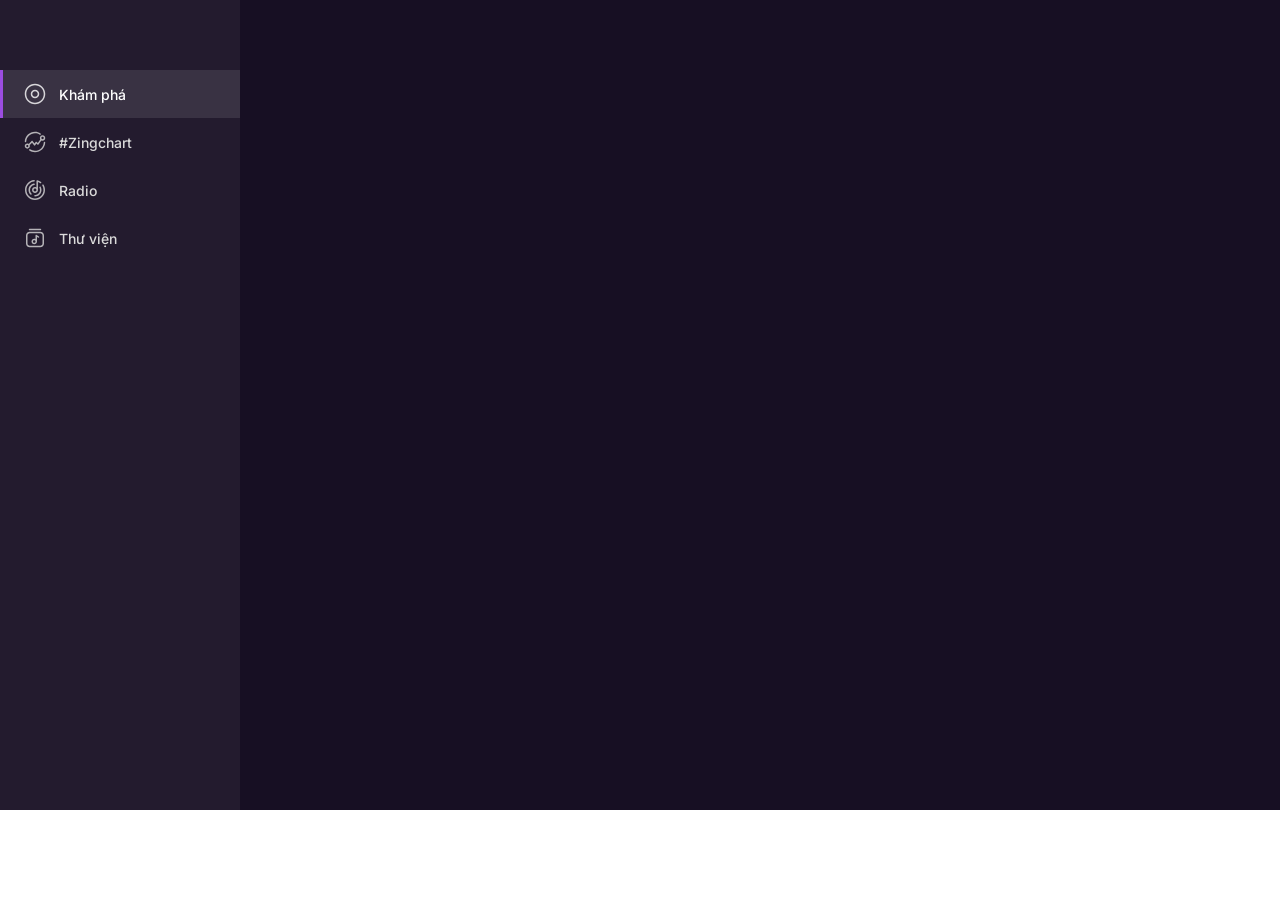
==== mp3UI.html @ daaa1e8e "upload" ====
<!DOCTYPE html>
<html lang="en">

<head>
    <meta charset="UTF-8">
    <meta http-equiv="X-UA-Compatible" content="IE=edge">
    <meta name="viewport" content="width=device-width, initial-scale=1.0">
    <meta name="Author" content="MP3 Clone">
    <link rel="icon" type="image/png" href="https://static-zmp3.zmdcdn.me/skins/zmp3-v5.2/images/icon_zing_mp3_60.png">
    <link rel="preconnect" href="https://fonts.googleapis.com">
    <link rel="preconnect" href="https://fonts.gstatic.com" crossorigin>
    <link href="https://fonts.googleapis.com/css2?family=Inter:wght@400;500;600;700&display=swap" rel="stylesheet">
    <link rel="stylesheet" href="./file_css/main.css">
    <link rel="stylesheet" href="./file_css/base.css">
    <title>MP3 Clone</title>
</head>

<body>
    <div class="main">
        <div class="main-layout">
            <aside id="left-sidebar">
                <div class="sidebar-wrapper">
                    <nav class="navbar">
                        <div class="navbar-branch">
                            <div class="navbar-item">
                                <button class="btn-button" tabindex="0">
                                    <div class="logo"></div>
                                </button>
                            </div>
                        </div>
                    </nav>
                    <nav class="navbar navbar-main">
                        <ul class="navbar-menu">
                            <li class="navbar-items navbar-items-active">
                                <a href="#" title="Khám phá">
                                    <svg width="24" height="24" viewBox="0 0 24 24" fill="currentColor">
                                        <path fill-rule="evenodd" clip-rule="evenodd"
                                            d="M3.25 12C3.25 7.16751 7.16751 3.25 12 3.25C16.8325 3.25 20.75 7.16751 20.75 12C20.75 16.8325 16.8325 20.75 12 20.75C7.16751 20.75 3.25 16.8325 3.25 12ZM12 1.75C6.33908 1.75 1.75 6.33908 1.75 12C1.75 17.6609 6.33908 22.25 12 22.25C17.6609 22.25 22.25 17.6609 22.25 12C22.25 6.33908 17.6609 1.75 12 1.75ZM9.25 12C9.25 10.4812 10.4812 9.25 12 9.25C13.5188 9.25 14.75 10.4812 14.75 12C14.75 13.5188 13.5188 14.75 12 14.75C10.4812 14.75 9.25 13.5188 9.25 12ZM12 7.75C9.65279 7.75 7.75 9.65279 7.75 12C7.75 14.3472 9.65279 16.25 12 16.25C14.3472 16.25 16.25 14.3472 16.25 12C16.25 9.65279 14.3472 7.75 12 7.75Z"
                                            fill-opacity="0.8">
                                        </path>
                                    </svg>
                                    <span>Khám phá</span>
                                </a>
                            </li>
                            <li class="navbar-items">
                                <a href="#" title="#zingchart">
                                    <svg width="24" height="24" viewBox="0 0 24 24" fill="currentColor">
                                        <path fill-rule="evenodd" clip-rule="evenodd"
                                            d="M1.76078 11.5281C2.0086 6.08576 6.49865 1.75 12.0018 1.75C14.0559 1.75 15.971 2.35489 17.5759 3.39648C17.9234 3.62198 18.0222 4.08645 17.7967 4.4339C17.5712 4.78136 17.1068 4.88023 16.7593 4.65473C15.3901 3.76614 13.7574 3.25 12.0018 3.25C7.30422 3.25 3.47074 6.95138 3.25923 11.5963C3.24039 12.0101 2.88968 12.3303 2.47589 12.3114C2.06211 12.2926 1.74194 11.9419 1.76078 11.5281ZM21.5275 11.6871C21.9413 11.7057 22.2617 12.0563 22.243 12.4701C21.998 17.9149 17.5067 22.2536 12.0018 22.2536C9.89696 22.2536 7.93821 21.6184 6.30952 20.5292C5.9652 20.299 5.87274 19.8332 6.103 19.4889C6.33327 19.1446 6.79905 19.0521 7.14337 19.2824C8.53298 20.2117 10.203 20.7536 12.0018 20.7536C16.7009 20.7536 20.5354 17.0497 20.7445 12.4026C20.7632 11.9888 21.1137 11.6685 21.5275 11.6871ZM20.7535 8.05986C20.7535 7.40256 20.2207 6.86972 19.5634 6.86972C18.9061 6.86972 18.3732 7.40256 18.3732 8.05986C18.3732 8.71715 18.9061 9.25 19.5634 9.25C20.2207 9.25 20.7535 8.71715 20.7535 8.05986ZM19.5634 5.36972C21.0491 5.36972 22.2535 6.57413 22.2535 8.05986C22.2535 9.54558 21.0491 10.75 19.5634 10.75C19.1208 10.75 18.7031 10.6431 18.3349 10.4537L15.5083 14.5112C15.3814 14.6933 15.1803 14.8099 14.9592 14.8295C14.738 14.8491 14.5196 14.7698 14.3626 14.6128L13.3637 13.6139L12.2257 15.3202C12.0906 15.5227 11.8658 15.6471 11.6225 15.6538C11.3793 15.6605 11.1478 15.5488 11.0018 15.3542L9.05228 12.7558L6.78385 15.0242C6.75187 15.0562 6.71772 15.0847 6.68188 15.1097C6.80299 15.4073 6.86972 15.7328 6.86972 16.074C6.86972 17.4877 5.72363 18.6338 4.30986 18.6338C2.89609 18.6338 1.75 17.4877 1.75 16.074C1.75 14.6602 2.89609 13.5141 4.30986 13.5141C4.83856 13.5141 5.32983 13.6744 5.73772 13.949L8.60299 11.0837C8.75671 10.93 8.96957 10.8506 9.18642 10.8659C9.40327 10.8813 9.60278 10.9901 9.73324 11.164L11.5657 13.6064L12.6234 12.0207C12.748 11.8338 12.9499 11.7126 13.1735 11.6905C13.3971 11.6684 13.6188 11.7477 13.7776 11.9065L14.7897 12.9186L17.2351 9.40829C17.005 9.01185 16.8732 8.55124 16.8732 8.05986C16.8732 6.57413 18.0777 5.36972 19.5634 5.36972ZM4.30986 15.0141C4.8952 15.0141 5.36972 15.4886 5.36972 16.074C5.36972 16.6593 4.8952 17.1338 4.30986 17.1338C3.72452 17.1338 3.25 16.6593 3.25 16.074C3.25 15.4886 3.72452 15.0141 4.30986 15.0141Z"
                                            fill-opacity="0.8">
                                        </path>
                                    </svg>
                                    <span>#Zingchart</span>
                                </a>
                            </li>
                            <li class="navbar-items">
                                <a href="#" title="Radio">
                                    <svg width="24" height="24" viewBox="0 0 24 24" fill="currentColor">
                                        <path fill-rule="evenodd" clip-rule="evenodd"
                                            d="M11.8722 2.67978C11.911 3.09217 11.6082 3.45794 11.1958 3.49675C6.88011 3.90291 3.5 7.54519 3.5 11.98C3.5 16.6875 7.30771 20.501 12.0014 20.501C16.6952 20.501 20.5029 16.6875 20.5029 11.98C20.5029 10.3767 20.0618 8.87895 19.2951 7.59953C19.0822 7.24422 19.1976 6.78359 19.5529 6.57068C19.9082 6.35777 20.3688 6.4732 20.5818 6.82851C21.4842 8.33451 22.0029 10.0978 22.0029 11.98C22.0029 17.513 17.5266 22.001 12.0014 22.001C6.4763 22.001 2 17.513 2 11.98C2 6.76649 5.9737 2.48158 11.0553 2.00335C11.4676 1.96454 11.8334 2.26739 11.8722 2.67978ZM11.8656 6.19339C11.9286 6.60278 11.6479 6.98576 11.2385 7.0488C8.85318 7.4161 7.02419 9.48361 7.02419 11.9799C7.02419 13.3678 7.58856 14.622 8.50124 15.527C8.79536 15.8186 8.79736 16.2935 8.50571 16.5876C8.21405 16.8818 7.73918 16.8838 7.44506 16.5921C6.25964 15.4166 5.52419 13.7835 5.52419 11.9799C5.52419 8.73441 7.90208 6.04487 11.0102 5.56627C11.4196 5.50323 11.8026 5.784 11.8656 6.19339ZM16.7493 8.68305C17.1175 8.49328 17.5698 8.63791 17.7595 9.00609C18.2192 9.89782 18.4783 10.9096 18.4783 11.9799C18.4783 15.5622 15.58 18.469 12.0013 18.469C11.5871 18.469 11.2513 18.1333 11.2513 17.719C11.2513 17.3048 11.5871 16.969 12.0013 16.969C14.7485 16.969 16.9783 14.7368 16.9783 11.9799C16.9783 11.1542 16.7788 10.3774 16.4262 9.69332C16.2365 9.32514 16.3811 8.87282 16.7493 8.68305ZM14.3787 2.2439C13.9763 2.14558 13.5704 2.39207 13.4721 2.79444C13.4513 2.87927 13.4459 2.96425 13.4541 3.04647V9.4046C13.0253 9.16142 12.5297 9.02255 12.0013 9.02255C10.3691 9.02255 9.04861 10.3481 9.04861 11.9799C9.04861 13.6117 10.3691 14.9373 12.0013 14.9373C13.6336 14.9373 14.9541 13.6117 14.9541 11.9799C14.9541 11.9479 14.9535 11.916 14.9525 11.8842C14.9536 11.8681 14.9541 11.8519 14.9541 11.8355V3.98669C15.7486 4.28167 16.4875 4.69246 17.1504 5.19895C17.4795 5.45044 17.9502 5.3875 18.2017 5.05837C18.4532 4.72924 18.3902 4.25855 18.0611 4.00706C16.9849 3.18473 15.7363 2.57565 14.3787 2.2439ZM12.0013 10.5225C11.2005 10.5225 10.5486 11.1735 10.5486 11.9799C10.5486 12.7863 11.2005 13.4373 12.0013 13.4373C12.8022 13.4373 13.4541 12.7863 13.4541 11.9799C13.4541 11.1735 12.8022 10.5225 12.0013 10.5225Z"
                                            fill-opacity="0.8">
                                        </path>
                                    </svg>
                                    <span>Radio</span>
                                </a>
                            </li>
                            <li class="navbar-items">
                                <a href="#" title="Thư viện">
                                    <svg width="24" height="24" viewBox="0 0 24 24" fill="currentColor">
                                        <path fill-rule="evenodd" clip-rule="evenodd"
                                            d="M6.5 2.75C6.08579 2.75 5.75 3.08579 5.75 3.5C5.75 3.91421 6.08579 4.25 6.5 4.25H17.5C17.9142 4.25 18.25 3.91421 18.25 3.5C18.25 3.08579 17.9142 2.75 17.5 2.75H6.5ZM3 9.5C3 7.42893 4.67893 5.75 6.75 5.75H17.25C19.3211 5.75 21 7.42893 21 9.5V17.5C21 19.5711 19.3211 21.25 17.25 21.25H6.75C4.67893 21.25 3 19.5711 3 17.5V9.5ZM6.75 7.25C5.50736 7.25 4.5 8.25736 4.5 9.5V17.5C4.5 18.7426 5.50736 19.75 6.75 19.75H17.25C18.4926 19.75 19.5 18.7426 19.5 17.5V9.5C19.5 8.25736 18.4926 7.25 17.25 7.25H6.75ZM13.666 8.87596C13.4359 8.72253 13.14 8.70823 12.8961 8.83874C12.6522 8.96926 12.5 9.2234 12.5 9.5V13.0499C12.125 12.8581 11.7001 12.75 11.25 12.75C9.73122 12.75 8.5 13.9812 8.5 15.5C8.5 17.0188 9.73122 18.25 11.25 18.25C12.6911 18.25 13.8733 17.1415 13.9905 15.7307C13.9967 15.6916 14 15.6515 14 15.6107V15.5V10.9014L15.084 11.624C15.4286 11.8538 15.8943 11.7607 16.124 11.416C16.3538 11.0714 16.2607 10.6057 15.916 10.376L13.666 8.87596ZM12.5 15.5C12.5 14.8096 11.9404 14.25 11.25 14.25C10.5596 14.25 10 14.8096 10 15.5C10 16.1904 10.5596 16.75 11.25 16.75C11.9404 16.75 12.5 16.1904 12.5 15.5Z"
                                            fill-opacity="0.8">
                                        </path>
                                    </svg>
                                    <span>Thư viện</span>
                                </a>
                            </li>
                        </ul>
                    </nav>
                </div>

            </aside>
        </div>
    </div>

    <script src="./js/main.js"></script>
    <script src="./js/base.js"></script>
</body>

</html>
---- file_css/main.css ----
*,
*::before,
*::after {
    padding: 0;
    margin: 0;
    box-sizing: border-box;
}

html {
    scroll-behavior: smooth;
    -webkit-box-sizing: border-box;
}

html,
body {
    font-size: 14px;
    line-height: 1.5;
    font-family: Inter, sans-serif;
    font-weight: 500;
    color: #fff;
    /* background-color: ; */
    overflow: hidden;
}

.main {
    position: relative;
    overflow: hidden;
}

.main-layout,
#left-sidebar {
    height: calc(100vh - 90px);
}

.main-layout {
    display: flex;
    width: 100%;
    min-width: 768px;
    background-color: var(--layout-bg);
}


/* Left sidebar */
#left-sidebar {
    position: relative;
    z-index: 100;
    width: 240px;
    background-color: var(--sidebar-bg);
    padding-top: 70px;
    padding-bottom: 54px;
}

.sidebar-wrapper {
    display: flex;
    flex-direction: column;
    height: 100%;
}

.navbar {
    width: 100%;
}

.navbar-branch {
    width: 240px;
    height: 70px;
    position: fixed;
    top: 0;
    padding: 0 25px 0 28px;
    display: flex;
    align-items: center;
}

.btn-button {
    border-radius: 0;
    display: inline-block;
    font-size: 14px;
    text-align: center;
    text-transform: none;
    background-color: transparent;
    position: relative;
    cursor: pointer;
    border: none;
    outline: none;
}

.btn-button .logo {
    width: 120px;
    height: 40px;
    display: inline-block;
    background: var(--img-logo-mp3) 50%/contain no-repeat;

}

.navbar-main {
    position: relative;
    margin-bottom: 16px;
}

.navbar-menu {
    padding: 0;
    margin: 0;
    list-style: none;
}

.navbar-items {
    font-weight: 700;
    color: var(--navigation-text);
    border-left: 3px solid transparent;
}

.navbar-items.navbar-items-active {
    color: var(--text-item-hover);
    background-color: var(--alpha-bg);
    border-color: var(--purple-primary);
}

.navbar-items a {
    display: flex;
    align-items: center;
    font-size: 14px;
    line-height: 20px;
    font-weight: 500;
    padding: 12px 20px;
    text-decoration: none;
    cursor: pointer;
    color: inherit;
    font-style: normal;
    font-stretch: normal;
    letter-spacing: normal;
}

.navbar-items a>svg {
    margin-right: 12px;
}

.navbar-items span {
    white-space: nowrap;
    line-height: normal;    
}
---- file_css/base.css ----
:root {
    --layout-bg: #170f23;
    --layout-header-bg: rgba(23, 15, 35, 0.8);
    --sidebar-bg: hsla(0, 0%, 100%, 0.05);
    --player-bg: #130c1c;
    --sidebar-popup-bg: #2a213a;
    --primary-bg: #34224f;
    --gradient-latest-section-artist: linear-gradient(286.07deg, rgba(23, 15, 35, 0.95) 55.21%, rgba(23, 15, 35, 0.6));
    --alpha-layout-bg: rgba(41, 21, 71, 0.8);
    --alpha-bg: hsla(0,0%,100%,0.1);
    --queue-player-popup-bg: #120822;
    --blur-queue-bg: rgba(30, 21, 47, 0.9019607843137255);
    --purple-primary: #9b4de0;
    --link-text-hover: #c273ed;
    --chart-bg-img-alpha: rgba(32, 19, 53, 0.9);
    --text-placeholder: #dadada;
    --navigation-text: #dadada;
    --sticky-header-box-shadow: rgba(0, 0, 0, 0.1);
    --portal-menu-box-shadow: rgba(0, 0, 0, 0.2);

    --text-item-hover: #fff;

    --img-logo-mp3: url(https://zmp3-static.zmdcdn.me/skins/zmp3-v6.1/images/backgrounds/logo-dark.svg);
}
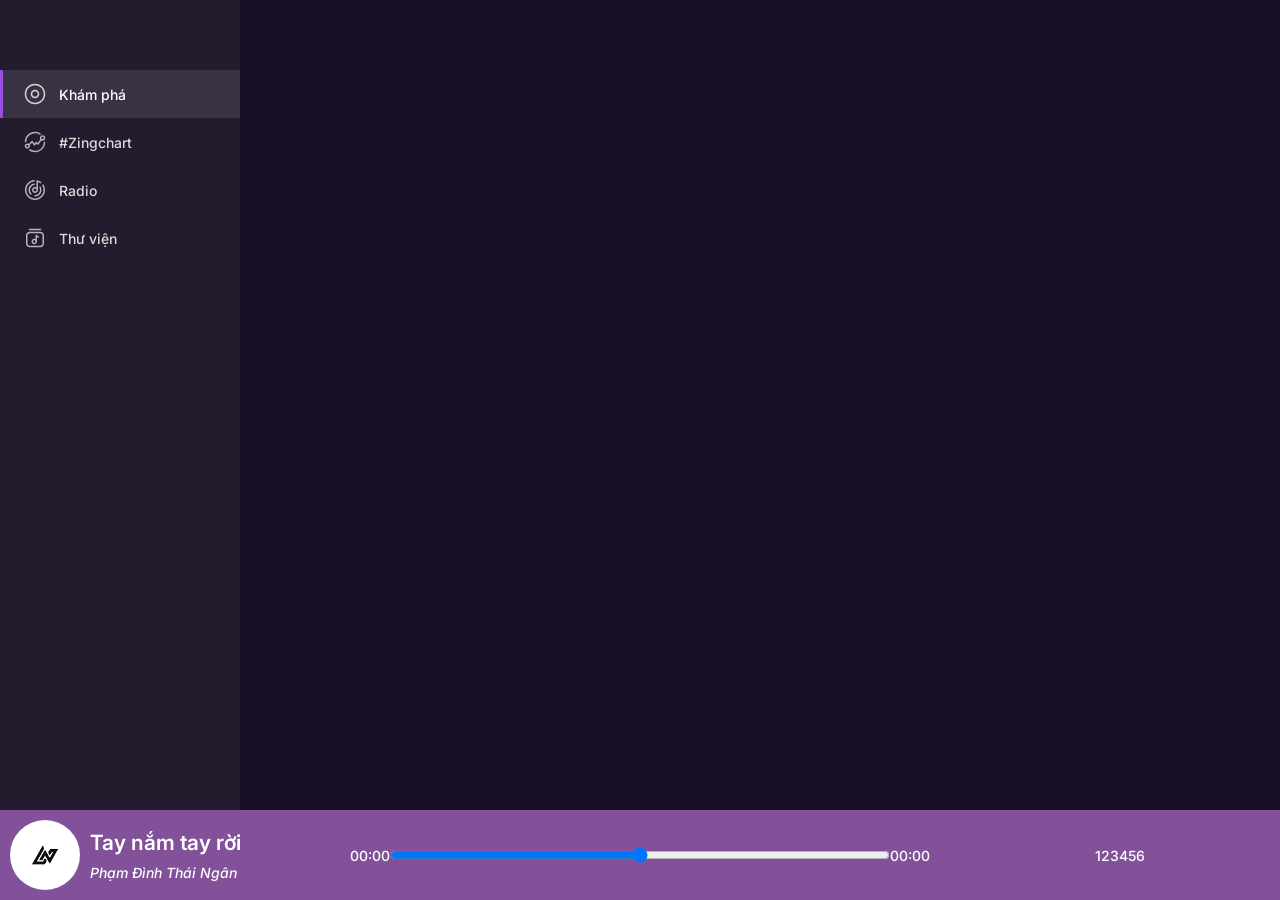
==== commit d4e7968a: "new commit" ====
--- a/mp3UI.html
+++ b/mp3UI.html
@@ -78,9 +78,48 @@
                         </ul>
                     </nav>
                 </div>
-
             </aside>
         </div>
+        <footer class="auto-player__area">
+            <div class="music-information">
+                <img src="./image/logo1.png" alt="music-image" class="music-image">
+                <div class="music-describe" style="width: 100%;">
+                    <p>Tay nắm tay rời</p>
+                    <span>Phạm Đình Thái Ngân</span>
+                </div>
+            </div>
+            <div class="audio-controls">
+                <span>00:00</span>
+                <input type="range" name="" id="" style="width: 500px;">
+                <span>00:00</span>
+            </div>
+            <div class="special-functions">
+                <div>
+                    <span class="function-desc">1</span>
+                    <i class="icons"></i>
+                </div>
+                <div>
+                    <span class="function-desc">2</span>
+                    <i class="icons"></i>
+                </div>
+                <div>
+                    <span class="function-desc">3</span>
+                    <i class="icons"></i>
+                </div>
+                <div>
+                    <span class="function-desc">4</span>
+                    <i class="icons"></i>
+                </div>
+                <div>
+                    <span class="function-desc">5</span>
+                    <i class="icons"></i>
+                </div>
+                <div>
+                    <span class="function-desc">6</span>
+                    <i class="icons"></i>
+                </div>
+            </div>
+        </footer>
     </div>
 
     <script src="./js/main.js"></script>
--- a/file_css/main.css
+++ b/file_css/main.css
@@ -135,5 +135,61 @@
 
 .navbar-items span {
     white-space: nowrap;
-    line-height: normal;    
+    line-height: normal;
+}
+
+.auto-player__area {
+    background-color: #6f3589db;
+    height: auto;
+    width: 100%;
+    position: fixed;
+    bottom: 0;
+    left: 0;
+    right: 0;
+    display: flex;
+    z-index: 3;
+}
+
+.music-information {
+    display: flex;
+    align-items: center;
+    width: 25%;
+}
+
+.music-image {
+    border-radius: 50%;
+    width: 70px;
+    height: 70px;
+    float: left;
+    margin: 10px;
+}
+
+.music-describe p {
+    font-size: 1.5rem;
+    font-weight: 600;
+    margin-bottom: 4px;
+}
+
+.music-describe span {
+    font-size: 1rem;
+    font-style: italic;
+}
+
+
+
+
+.audio-controls {
+    flex: 1;
+    display: flex;
+    justify-content: center;
+    align-items: center;
+}
+
+
+
+.special-functions {
+    width: 25%;
+    display: flex;
+    align-items: center;
+    justify-content: center;
 }
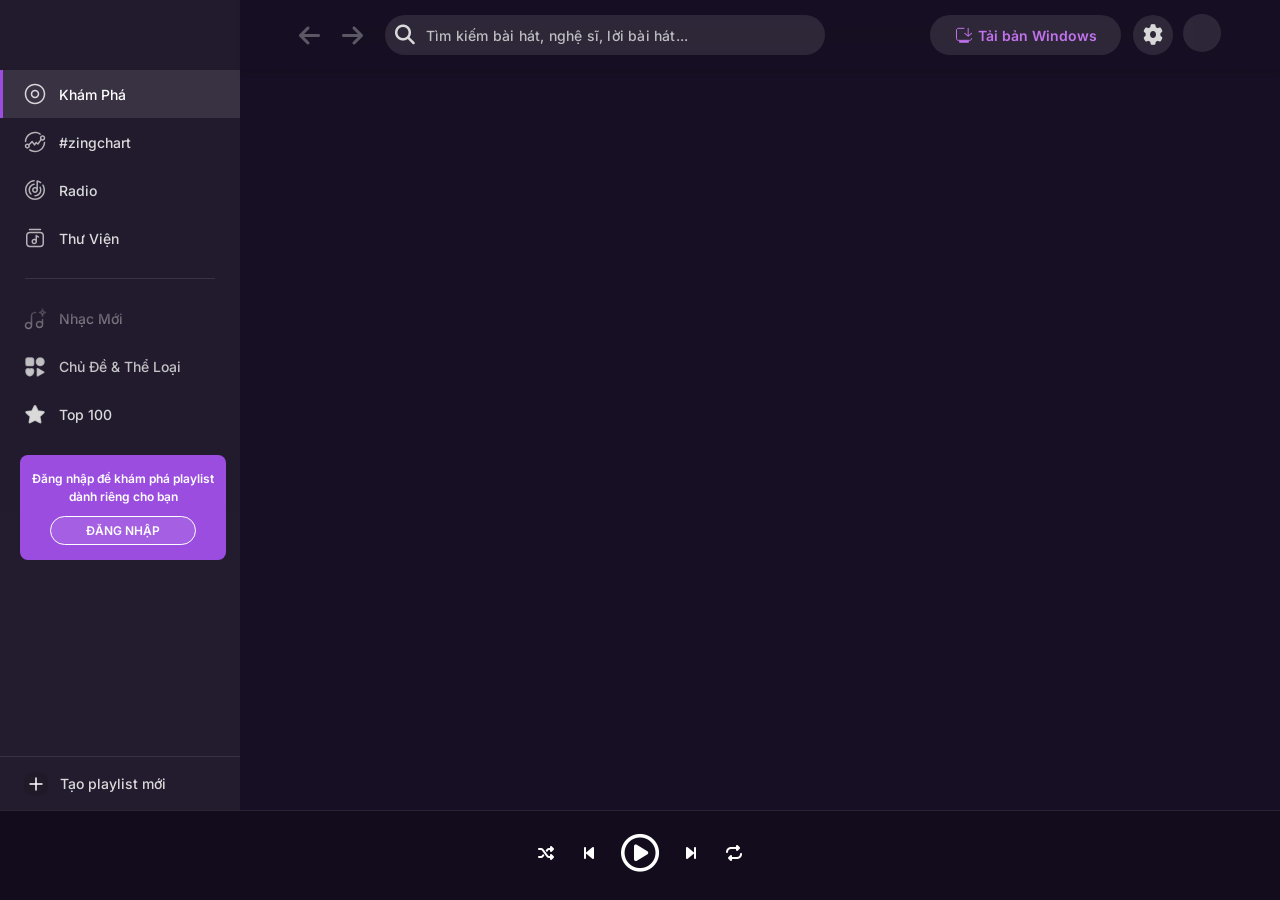
==== commit 92162f09: "new commit" ====
--- a/mp3UI.html
+++ b/mp3UI.html
@@ -10,6 +10,8 @@
     <link rel="preconnect" href="https://fonts.googleapis.com">
     <link rel="preconnect" href="https://fonts.gstatic.com" crossorigin>
     <link href="https://fonts.googleapis.com/css2?family=Inter:wght@400;500;600;700&display=swap" rel="stylesheet">
+    <link rel="stylesheet" href="./fonts/themify-icons-font/themify-icons/themify-icons.css">
+    <link rel="stylesheet" href="./fontawesome-free-6.2.1-web/css/all.min.css">
     <link rel="stylesheet" href="./file_css/main.css">
     <link rel="stylesheet" href="./file_css/base.css">
     <title>MP3 Clone</title>
@@ -17,7 +19,8 @@
 
 <body>
     <div class="main">
-        <div class="main-layout">
+        <div class="main-layout zing-layout has-player">
+            <!-- Music Sidebar -->
             <aside id="left-sidebar">
                 <div class="sidebar-wrapper">
                     <nav class="navbar">
@@ -39,7 +42,7 @@
                                             fill-opacity="0.8">
                                         </path>
                                     </svg>
-                                    <span>Khám phá</span>
+                                    <span>Khám Phá</span>
                                 </a>
                             </li>
                             <li class="navbar-items">
@@ -50,7 +53,12 @@
                                             fill-opacity="0.8">
                                         </path>
                                     </svg>
-                                    <span>#Zingchart</span>
+                                    <span>#zingchart</span>
+                                    <button class="nav-btn shuffle-play-btn button">
+                                        <i class="icon ic-20-play-outline">
+                                            <i class="fa-regular fa-circle-play"></i>
+                                        </i>
+                                    </button>
                                 </a>
                             </li>
                             <li class="navbar-items">
@@ -62,9 +70,19 @@
                                         </path>
                                     </svg>
                                     <span>Radio</span>
+                                    <figure class="image tag is-48x48">
+                                        <img style="height: auto; width: 100%;"
+                                            src="https://zjs.zmdcdn.me/zmp3-desktop/dev/147506/static/media/live-tag.e25dd240.svg"
+                                            alt="">
+                                    </figure>
+                                    <button class="nav-btn shuffle-play-btn button">
+                                        <i class="icon ic-20-play-outline">
+                                            <i class="fa-regular fa-circle-play"></i>
+                                        </i>
+                                    </button>
                                 </a>
                             </li>
-                            <li class="navbar-items">
+                            <li class="navbar-items sidebar-lib">
                                 <a href="#" title="Thư viện">
                                     <svg width="24" height="24" viewBox="0 0 24 24" fill="currentColor">
                                         <path fill-rule="evenodd" clip-rule="evenodd"
@@ -72,54 +90,233 @@
                                             fill-opacity="0.8">
                                         </path>
                                     </svg>
-                                    <span>Thư viện</span>
+                                    <span>Thư Viện</span>
                                 </a>
                             </li>
                         </ul>
                     </nav>
+                    <div class="sidebar-divide"></div>
+                    <div style="width: 100%; height: 100%; overflow:hidden; position: relative;">
+                        <div class="sidebar-scrollbar is-mark"
+                            style="position: absolute; inset: 0px; overflow: hidden scroll; margin-right: -6px; margin-bottom: 0;">
+                            <nav class="navbar navbar-main">
+                                <ul class="navbar-menu">
+                                    <li class="navbar-items">
+                                        <a title="Nhạc Mới">
+                                            <svg width="24" height="24" viewBox="0 0 24 24" fill="currentColor">
+                                                <path fill-rule="evenodd" clip-rule="evenodd"
+                                                    d="M20.25 2C20.25 1.58579 19.9142 1.25 19.5 1.25C19.0858 1.25 18.75 1.58579 18.75 2C18.75 2.95195 18.4626 3.63685 18.0656 4.07478C17.6709 4.51015 17.1258 4.75 16.5 4.75C16.0858 4.75 15.75 5.08579 15.75 5.5C15.75 5.91421 16.0858 6.25 16.5 6.25C17.126 6.25 17.671 6.48996 18.0657 6.9254C18.4628 7.36341 18.75 8.04835 18.75 9C18.75 9.41421 19.0858 9.75 19.5 9.75C19.9142 9.75 20.25 9.41421 20.25 9C20.25 8.04805 20.5374 7.36315 20.9344 6.92522C21.3291 6.48985 21.8742 6.25 22.5 6.25C22.9142 6.25 23.25 5.91421 23.25 5.5C23.25 5.08579 22.9142 4.75 22.5 4.75C21.874 4.75 21.329 4.51004 20.9343 4.0746C20.5372 3.63659 20.25 2.95165 20.25 2ZM19.1769 5.08231C19.2934 4.95373 19.4013 4.81641 19.5 4.6709C19.5987 4.81629 19.7064 4.95351 19.8229 5.082C19.9625 5.23602 20.1129 5.37549 20.2725 5.49999C20.113 5.62441 19.9627 5.76378 19.8231 5.91769C19.7066 6.04627 19.5987 6.18359 19.5 6.3291C19.4013 6.18371 19.2936 6.04649 19.1771 5.918C19.0375 5.76398 18.8871 5.62451 18.7275 5.50001C18.887 5.37559 19.0373 5.23622 19.1769 5.08231ZM13.5095 5.31294C13.5652 5.72339 13.2776 6.10128 12.8672 6.15698L12.3492 6.22728L11.3238 6.36644C10.186 6.55633 9.25 7.65728 9.25 8.74999V18.5C9.25 20.5711 7.57107 22.25 5.5 22.25C3.42893 22.25 1.75 20.5711 1.75 18.5C1.75 16.4289 3.42893 14.75 5.5 14.75C6.3442 14.75 7.12325 15.0289 7.75 15.4997V8.74999C7.75 6.89294 9.25015 5.18376 11.0921 4.88439L11.1116 4.88149L12.1475 4.7409L12.6655 4.67061C13.0759 4.61491 13.4538 4.90249 13.5095 5.31294ZM5.5 16.25C6.74264 16.25 7.75 17.2573 7.75 18.5C7.75 19.7426 6.74264 20.75 5.5 20.75C4.25736 20.75 3.25 19.7426 3.25 18.5C3.25 17.2573 4.25736 16.25 5.5 16.25ZM19.5 11.75C19.9142 11.75 20.25 12.0858 20.25 12.5V17.5C20.25 19.5711 18.5711 21.25 16.5 21.25C14.4289 21.25 12.75 19.5711 12.75 17.5C12.75 15.4289 14.4289 13.75 16.5 13.75C17.3442 13.75 18.1233 14.0289 18.75 14.4997V12.5C18.75 12.0858 19.0858 11.75 19.5 11.75ZM16.5 15.25C17.7426 15.25 18.75 16.2573 18.75 17.5C18.75 18.7426 17.7426 19.75 16.5 19.75C15.2574 19.75 14.25 18.7426 14.25 17.5C14.25 16.2573 15.2574 15.25 16.5 15.25Z"
+                                                    fill-opacity="0.8"></path>
+                                            </svg>
+                                            <span>Nhạc Mới</span>
+                                            <button class="nav-btn shuffle-play-btn button">
+                                                <i class="icon ic-20-play-outline">
+                                                    <i class="fa-regular fa-circle-play"></i>
+                                                </i>
+                                            </button>
+                                        </a>
+                                    </li>
+                                    <li class="navbar-items">
+                                        <a title="Chủ Đề & Thể Loại">
+                                            <svg width="24" height="24" viewBox="0 0 24 24" fill="currentColor">
+                                                <rect x="3" y="3" width="7.57895" height="7.57895" rx="1.89474"
+                                                    stroke="currentColor" stroke-opacity="0.8" stroke-width="1.5">
+                                                </rect>
+                                                <rect x="13.4211" y="3" width="7.57895" height="7.57895" rx="3.78947"
+                                                    stroke="currentColor" stroke-opacity="0.8" stroke-width="1.5">
+                                                </rect>
+                                                <path
+                                                    d="M7.02442 20.7272C6.89558 20.7751 6.68337 20.7751 6.55453 20.7272C5.45558 20.3321 3 18.6835 3 15.8893C3 14.6558 3.94358 13.6579 5.10695 13.6579C5.79663 13.6579 6.40674 14.0092 6.78947 14.552C7.17221 14.0092 7.78611 13.6579 8.472 13.6579C9.63537 13.6579 10.5789 14.6558 10.5789 15.8893C10.5789 18.6835 8.12337 20.3321 7.02442 20.7272Z"
+                                                    stroke="currentColor" stroke-opacity="0.8" stroke-width="1.5"
+                                                    stroke-linecap="round" stroke-linejoin="round"></path>
+                                                <path
+                                                    d="M14.3684 13.7475L14.3684 20.6735C14.3684 20.819 14.5256 20.9102 14.6519 20.838L20.7121 17.375C20.8394 17.3023 20.8394 17.1188 20.7121 17.046L14.6519 13.583C14.5256 13.5109 14.3684 13.6021 14.3684 13.7475Z"
+                                                    stroke="currentColor" stroke-opacity="0.8" stroke-width="1.5">
+                                                </path>
+                                            </svg>
+                                            <span>Chủ Đề & Thể Loại</span>
+                                        </a>
+                                    </li>
+                                    <li class="navbar-items">
+                                        <a title="Top 100">
+                                            <svg width="24" height="24" viewBox="0 0 24 24" fill="currentColor">
+                                                <path fill-rule="evenodd" clip-rule="evenodd"
+                                                    d="M12 17L7.01888 19.6187C6.65207 19.8116 6.22335 19.5001 6.29341 19.0916L7.24472 13.5451L3.21491 9.61699C2.91815 9.32773 3.08191 8.82374 3.49202 8.76415L9.06107 7.95491L11.5516 2.90849C11.735 2.53687 12.265 2.53687 12.4484 2.90849L14.9389 7.95491L20.508 8.76415C20.9181 8.82374 21.0818 9.32773 20.7851 9.61699L16.7553 13.5451L17.7066 19.0916C17.7766 19.5001 17.3479 19.8116 16.9811 19.6187L12 17Z"
+                                                    stroke="currentColor" stroke-opacity="0.8" stroke-width="1.5">
+                                                </path>
+                                            </svg>
+                                            <span>Top 100</span>
+                                        </a>
+                                    </li>
+                                </ul>
+                            </nav>
+                            <div class="login-nav-container login mar-t-15">
+                                <div class="text">Đăng nhập để khám phá playlist dành riêng cho bạn</div>
+                                <button class="nav-btn is-medium is-outlined is-upper button btn-to-login" tabindex="0">
+                                    <span>Đăng Nhập</span>
+                                </button>
+                            </div>
+                        </div>
+                        <div class="track-horizontal"
+                            style="position: absolute; height: 6px; transition: opacity 200ms ease 0s; opacity: 0;">
+                            <div
+                                style="position: relative; display: block; height: 100%; cursor: pointer; border-radius: inherit; background-color: rgba(0, 0, 0, 0.2); width: 0px;">
+                            </div>
+                        </div>
+                        <div class="track-vertical"
+                            style="position: absolute; width: 4px; transition: opacity 200ms ease 0s; opacity: 0; right: 2px; top: 2px; bottom: 2px; z-index: 100;">
+                            <div class="thumb-vertical"
+                                style="position: relative; display: block; width: 100%; height: 30px; transform: translateY(0px);">
+                            </div>
+                        </div>
+                    </div>
+                    <div class="add-playist-sidebar">
+                        <button class="nav-btn button">
+                            <i class="icon">
+                                <svg width="24" height="24" viewBox="0 0 24 24" fill="none">
+                                    <path fill-rule="evenodd" clip-rule="evenodd"
+                                        d="M0.5164 7.14319C1.32829 3.21545 3.8263 1.02782 7.72282 0.366909C10.6032 -0.121503 13.4847 -0.12767 16.3602 0.380652C20.3723 1.08984 22.7841 3.40504 23.5524 7.39215C24.1461 10.4736 24.1554 13.5879 23.5431 16.6663C22.7218 20.5669 20.1593 22.9747 16.2772 23.6331C13.3968 24.1215 10.5153 24.1277 7.63977 23.6193C3.62772 22.9102 1.20521 20.4794 0.436861 16.4923C-0.186982 13.3905 -0.126933 10.2566 0.5164 7.14319Z"
+                                        fill="#141414" fill-opacity="0.2"></path>
+                                    <path fill-rule="evenodd" clip-rule="evenodd"
+                                        d="M11.25 12.75L11.25 18C11.25 18.4142 11.5858 18.75 12 18.75C12.4142 18.75 12.75 18.4142 12.75 18L12.75 12.75H18C18.4142 12.75 18.75 12.4142 18.75 12C18.75 11.5858 18.4142 11.25 18 11.25H12.75L12.75 6C12.75 5.58579 12.4142 5.25 12 5.25C11.5858 5.25 11.25 5.58579 11.25 6L11.25 11.25H6C5.58579 11.25 5.25 11.5858 5.25 12C5.25 12.4142 5.58579 12.75 6 12.75H11.25Z"
+                                        fill="#FEFFFF"></path>
+                                </svg>
+                            </i>
+                            <span>Tạo playlist mới</span>
+                        </button>
+                    </div>
                 </div>
+                <button class="nav-btn btn-expanded button" tabindex="0"></button>
             </aside>
-        </div>
-        <footer class="auto-player__area">
-            <div class="music-information">
-                <img src="./image/logo1.png" alt="music-image" class="music-image">
-                <div class="music-describe" style="width: 100%;">
-                    <p>Tay nắm tay rời</p>
-                    <span>Phạm Đình Thái Ngân</span>
+
+            <!-- Music Header -->
+            <header class="zm-header is-sticky">
+                <div class="level">
+                    <div class="level-left">
+                        <button class="nav-btn disabled button" tabindex="0">
+                            <i class="icon ic-back">
+                                <i class="fa-solid fa-arrow-left"></i>
+                            </i>
+                        </button>
+                        <button class="nav-btn disabled button" tabindex="0">
+                            <i class="icon ic-forward">
+                                <i class="fa-solid fa-arrow-right"></i>
+                            </i>
+                        </button>
+                        <form class="search">
+                            <div class="search-container">
+                                <button class="nav-btn button" tabindex="0">
+                                    <i class="icon ic-search">
+                                        <i class="fa-solid fa-search"></i>
+                                    </i>
+                                </button>
+                                <div class="input-wrapper">
+                                    <input type="text" class="form-control z-input-placeholder"
+                                        placeholder="Tìm kiếm bài hát, nghệ sĩ, lời bài hát...">
+                                </div>
+                            </div>
+                        </form>
+                    </div>
+                    <div class="level-right">
+                        <div class="download-desktop-app" style="color: var(--link-text-hover);">
+                            <a class="nav-btn download-btn button" tabindex="0">
+                                <i class="icon">
+                                    <svg width="20" height="20" viewBox="0 0 20 20" fill="none">
+                                        <path
+                                            d="M17.4966 13.4203V13.6633C17.4966 14.5857 16.7489 15.3333 15.8266 15.3333H4.16658C3.24427 15.3333 2.49658 14.5857 2.49658 13.6633V5.00334C2.49658 4.08103 3.24427 3.33334 4.16658 3.33334H9.99658"
+                                            stroke="currentColor" stroke-linecap="round"></path>
+                                        <path fill-rule="evenodd" clip-rule="evenodd"
+                                            d="M14.4979 11.6247C14.4103 11.7021 14.2955 11.7493 14.1696 11.75C14.1687 11.75 14.1678 11.75 14.1668 11.75C14.1659 11.75 14.165 11.75 14.1641 11.75C14.0382 11.7493 13.9233 11.7021 13.8358 11.6247L10.5043 8.70963C10.2964 8.52779 10.2754 8.21191 10.4572 8.00409C10.6391 7.79627 10.9549 7.77521 11.1628 7.95705L13.6668 10.1481V3.33334C13.6668 3.0572 13.8907 2.83334 14.1668 2.83334C14.443 2.83334 14.6668 3.0572 14.6668 3.33334V10.1481L17.1709 7.95705C17.3787 7.77521 17.6946 7.79627 17.8765 8.00409C18.0583 8.21191 18.0372 8.52779 17.8294 8.70963L14.4979 11.6247Z"
+                                            fill="currentColor"></path>
+                                        <path d="M6 16.8333H14" stroke="currentColor" stroke-width="2"
+                                            stroke-linecap="round"></path>
+                                    </svg>
+                                </i>
+                                <span>Tải bản Windows</span>
+                            </a>
+                            <div class="tooltip-download-btn">
+                                Zing MP3 đã có ứng dụng cho máy tính, tải ngay cho trải nghiệm tuyệt vời nhất.
+                            </div>
+                        </div>
+                        <div class="setting-item">
+                            <button class="nav-btn zm-tooltip-btn is-hover-circle button">
+                                <i class="icon ic-setting fa-solid fa-gear"></i>
+                            </button>
+                        </div>
+                        <div class="user-setting">
+                            <div class="zm-avarta-frame">
+                                <button class="nav-btn button" tabindex="0">
+                                    <figure class="image is-38x38 is-rounded">
+                                        <img src="https://zjs.zmdcdn.me/zmp3-desktop/releases/v1.9.35/static/media/user-default.3ff115bb.png"
+                                            alt="">
+                                    </figure>
+                                </button>
+                            </div>
+                        </div>
+                    </div>
+                </div>
+            </header>
+
+            <!-- Music Content -->
+            <div class="zm-box zm-mainpage">
+                <div style="position: relative; overflow: hidden; width: 100%; height: 100%;">
+                    <main class="zm-section" id="body-scroll"
+                        style="position: absolute; inset: 0px; overflow: hidden scroll; margin-right: -5px; margin-bottom: 0px;">
+                        <div class="container home-page-content"></div>
+                        <div id="zmp3_Player_Overlay" class="mar-b-30" style="bottom: 90px;"></div>
+                    </main>
+                    <div class="track-horizontal"
+                        style="position: absolute; height: 6px; transition: opacity 200ms ease 0s; opacity: 0;"></div>
+                    <div class="track-vertical"
+                        style="position: absolute; width: 4px; transition: opacity 200ms ease 0s; opacity: 0; right: 2px; top: 2px; bottom: 2px; z-index: 100;">
+                    </div>
                 </div>
             </div>
-            <div class="audio-controls">
-                <span>00:00</span>
-                <input type="range" name="" id="" style="width: 500px;">
-                <span>00:00</span>
-            </div>
-            <div class="special-functions">
-                <div>
-                    <span class="function-desc">1</span>
-                    <i class="icons"></i>
-                </div>
-                <div>
-                    <span class="function-desc">2</span>
-                    <i class="icons"></i>
-                </div>
-                <div>
-                    <span class="function-desc">3</span>
-                    <i class="icons"></i>
-                </div>
-                <div>
-                    <span class="function-desc">4</span>
-                    <i class="icons"></i>
-                </div>
-                <div>
-                    <span class="function-desc">5</span>
-                    <i class="icons"></i>
-                </div>
-                <div>
-                    <span class="function-desc">6</span>
-                    <i class="icons"></i>
+
+            <!-- Phan nghe nhac -->
+            <div class="zm-section now-playing-bar">
+                <div class="player-controls clickable">
+                    <div class="level player-controls__container">
+                        <div class="player-controls-left level-left"></div>
+                        <div class="player-controls__player-bar level-center">
+                            <div class="level-item">
+                                <div class="actions">
+                                    <button class="nav-btn zm-tooltip-btn btn-shuffle is-hover-circle button"
+                                        tabindex="0">
+                                        <i class="icon ic-shuffle">
+                                            <i class="fa-solid fa-shuffle"></i>
+                                        </i>
+                                    </button>
+                                    <button class="nav-btn zm-tooltip-btn btn-pre is-hover-circle button" tabindex="0">
+                                        <i class="icon ic-pre">
+                                            <i class="fa-solid fa-backward-step"></i>
+                                        </i>
+                                    </button>
+                                    <button class="nav-btn zm-tooltip-btn btn-play button" tabindex="0">
+                                        <i class="icon ic-play-circle-online">
+                                            <i class=" fa-regular fa-circle-play"></i>
+                                        </i>
+                                    </button>
+                                    <button class="nav-btn zm-tooltip-btn btn-next is-hover-circle button" tabindex="0">
+                                        <i class="icon ic-next">
+                                            <i class="fa-solid fa-forward-step"></i>
+                                        </i>
+                                    </button>
+                                    <button class="nav-btn zm-tooltip-btn btn-repeat is-hover-circle button"
+                                        tabindex="0">
+                                        <i class="icon ic-repeat">
+                                            <i class="fa-solid fa-repeat"></i>
+                                        </i>
+                                    </button>
+                                </div>
+                            </div>
+                            <div class="level-item mar-b-5"></div>
+                        </div>
+                        <div class="player-controls-right level-right"></div>
+                    </div>
                 </div>
             </div>
-        </footer>
+        </div>
     </div>
 
     <script src="./js/main.js"></script>
--- a/file_css/main.css
+++ b/file_css/main.css
@@ -18,8 +18,33 @@
     font-family: Inter, sans-serif;
     font-weight: 500;
     color: #fff;
-    /* background-color: ; */
     overflow: hidden;
+}
+
+img,
+video {
+    height: auto;
+    width: 100%;
+}
+
+input {
+    background-color: transparent;
+    outline: none;
+    border: none;
+    font: inherit;
+}
+
+figure {
+    margin: 0;
+    padding: 0;
+    background-color: var(--loading-bg);
+}
+
+button {
+    font: inherit;
+    color: inherit;
+    background-color: transparent;
+    word-break: normal;
 }
 
 .main {
@@ -40,7 +65,7 @@
 }
 
 
-/* Left sidebar */
+/* Music Sidebar */
 #left-sidebar {
     position: relative;
     z-index: 100;
@@ -138,58 +163,564 @@
     line-height: normal;
 }
 
-.auto-player__area {
-    background-color: #6f3589db;
+.navbar-items .shuffle-play-btn {
+    display: none;
+    height: 20px;
+    width: 20px;
+    margin: 0;
+    padding: 0 !important;
+    border-radius: 999px;
+    position: absolute;
+    right: 20px;
+    align-items: center;
+    justify-content: center;
+}
+
+.navbar-items .shuffle-play-btn .icon {
+    font-size: 18px;
     height: auto;
+    width: auto;
+    margin: 0;
+    padding: 0;
+}
+
+.nav-btn {
+    font-size: 14px;
+    border-radius: 999px;
+    line-height: normal;
+    border: 0;
+    display: inline-block;
+    font-weight: 400;
+    text-transform: none;
+    text-align: center;
+    cursor: pointer;
+    position: relative;
+}
+
+.nav-btn:hover {
+    filter: brightness(.9);
+    -webkit-filter: brightness(.9);
+}
+
+.navbar-items:hover {
+    color: var(--text-item-hover);
+}
+
+.navbar-items:hover .shuffle-play-btn {
+    display: flex;
+}
+
+.tag {
+    line-height: 0;
+    margin-left: 8px;
+    background-color: inherit;
+}
+
+.sidebar-divide {
+    position: relative;
+    height: 1px;
+}
+
+.sidebar-divide::after {
+    content: "";
+    border-top: 1px solid var(--border-primary);
+    position: absolute;
+    left: 25px;
+    right: 25px;
+    top: 0;
+}
+
+.sidebar-scrollbar {
+    margin-top: 16px;
+}
+
+.sidebar-scrollbar.is-mark {
+    -webkit-mask-image: linear-gradient(180deg, hsla(0, 0%, 100%, 0), hsla(0, 0%, 100%, .8) 10%, #fff 25%, #fff);
+}
+
+.login-nav-container {
+    padding: 15px 8px;
+    border-radius: 8px;
+    margin: 10px 20px;
+    text-align: center;
+    color: var(--white);
+    background-color: var(--purple-primary);
+}
+
+.is-upper {
+    text-transform: uppercase;
+}
+
+.nav-btn.is-outlined {
+    display: flex;
+    justify-content: center;
+    align-items: center;
+    font-weight: 400;
+    background-color: var(--alpha-bg);
+    border: 1px solid var(--border-primary);
+    color: var(--text-primary);
+    margin: 0 auto;
+}
+
+.nav-btn.is-medium {
+    font-size: 14px;
+    padding: 9px 24px;
+}
+
+.login-nav-container .nav-btn {
+    border-color: var(--white);
+    color: inherit;
+    padding: 6px 35px;
+    font-size: 12px;
+    font-weight: 600;
+}
+
+.mar-t-15 {
+    margin-top: 15px !important;
+}
+
+.login-nav-container .text {
+    font-size: 12px;
+    margin-bottom: 10px;
+    font-weight: 600;
+}
+
+.thumb-vertical {
+    background-color: var(--scroll-thumb-bg);
+    border-radius: 2px;
+}
+
+.add-playist-sidebar .icon {
+    font-size: 24px;
+    margin-right: 12px;
+}
+
+.add-playist-sidebar .nav-btn {
+    position: fixed;
+    width: 240px;
+    left: 0;
+    height: 54px;
+    border-top: 1px solid var(--border-primary);
+    padding: 0 28px;
+    border-radius: 0;
+    display: flex;
+    align-items: center;
+    color: var(--navigation-text);
+    font-weight: 500;
+    bottom: 0;
+}
+
+.zing-layout.has-player .add-playist-sidebar .nav-btn {
+    bottom: 90px;
+    padding: 0 24px;
+}
+
+
+
+.btn-expanded {}
+
+
+/* ------------------------------------------ Music Header ----------------------------------- */
+.zm-header {
+    display: flex;
+    align-items: center;
+    position: fixed;
+    left: 240px;
+    top: 0;
+    right: 0;
+    height: 70px;
+    padding: 0 var(--padding-section);
+    z-index: 99;
+    min-width: 660px;
+    transition: right .4s;
+}
+
+.zm-header::before {
+    content: "";
+    position: absolute;
+    height: 70px;
+    left: 0;
+    right: 0;
+    bottom: 100%;
+    z-index: 1;
+    background-color: var(--layout-header-bg);
+    -webkit-backdrop-filter: blur(50px);
+    backdrop-filter: blur(50px);
+    width: calc(100% + 2px);
+    box-shadow: 0 3px 5px var(--sticky-header-box-shadow);
+}
+
+.zm-header.is-sticky:not(.hide-sticky):before {
+    bottom: 0;
+}
+
+.level {
+    display: flex;
+    justify-content: space-between;
+    align-items: center;
+}
+
+.zm-header .level {
+    position: relative;
+    z-index: 1;
     width: 100%;
+}
+
+.level-left,
+.level-right {
+    flex-basis: auto;
+    flex-grow: 0;
+    flex-shrink: 0;
+}
+
+.level-left {
+    align-items: center;
+    justify-content: flex-start;
+}
+
+.level-right {
+    align-items: center;
+    justify-content: flex-end;
+}
+
+.level .level-left,
+.level .level-right {
+    display: flex;
+}
+
+.zm-header .level-left {
+    flex-grow: 1;
+    margin-right: 10px;
+}
+
+.level .level-left+.level-right {
+    margin-top: 0;
+}
+
+.zm-header .level-left .nav-btn {
+    display: flex;
+    align-items: center;
+}
+
+.zm-header .level-left .nav-btn .ic-back,
+.zm-header .level-left .nav-btn .ic-forward {
+    font-size: 24px;
+    line-height: 24px;
+    margin-right: 22px;
+}
+
+.zm-header .level-left .search {
+    position: relative;
+    width: 100%;
+    max-width: 440px;
+}
+
+.search-container {
+    position: relative;
+    border-radius: 20px;
+    height: 40px;
+    background-color: var(--alpha-bg);
+}
+
+.search-container .icon {
+    position: absolute;
+    cursor: pointer;
+    font-size: 20px;
+    top: 10px;
+    left: 10px;
+    color: var(--text-placeholder);
+}
+
+.search-container .input-wrapper {
+    position: absolute;
+    top: 0;
+    left: 38px;
+    right: 10px;
+    bottom: 0;
+}
+
+.search-container input {
+    margin: 0;
+    display: inline-block;
+    width: 95%;
+    font-size: 1rem;
+    letter-spacing: 0.2px;
+    color: var(--search-text);
+    background-clip: padding-box;
+    border: 0;
+    position: relative;
+    top: 3px;
+    height: 34px;
+    padding: 5px 0;
+    padding-left: 3px;
+    line-height: 35px;
+}
+
+input::placeholder {
+    color: var(--search-text);
+}
+
+.download-desktop-app {
+    margin-right: 12px;
+    background-color: var(--alpha-bg);
+    color: var(--purple-primary);
+    border-radius: 999px;
+    position: relative;
+}
+
+.download-desktop-app .download-btn {
+    display: flex;
+    padding: 10px 24px;
+    align-items: center;
+    font-weight: 600;
+}
+
+.download-desktop-app .download-btn .icon {
+    margin-right: 4px;
+}
+
+.download-desktop-app .tooltip-download-btn {
+    visibility: hidden;
+    opacity: 0;
+    position: absolute;
+    top: calc(100% + 17px);
+    left: -48px;
+    width: 270px;
+    color: var(--white);
+    border-color: var(--purple-primary);
+    background-color: var(--purple-primary);
+    border-radius: 10px;
+    padding: 8px 16px;
+    font-weight: 400;
+    transition: all .3s linear;
+}
+
+.download-desktop-app .tooltip-download-btn:after {
+    content: "";
+    position: absolute;
+    top: -18px;
+    right: 130px;
+    border-left: 7px solid transparent;
+    border-bottom: 9px solid var(--purple-primary);
+    border-right: 7px solid transparent;
+    border-top: 9px solid transparent;
+}
+
+.zm-header .level-right .setting-item {
+    position: relative;
+    margin-right: 10px;
+}
+
+.zm-header .level-right .setting-item>.nav-btn {
+    width: 40px;
+    height: 40px;
+    display: flex;
+    align-items: center;
+    justify-content: center;
+    background-color: var(--alpha-bg);
+    border-radius: 999px;
+}
+
+.zm-tooltip-btn .icon {
+    font-size: 16px;
+    padding: 5px;
+    border-radius: 50%;
+}
+
+.zm-header .level-right .setting-item>.nav-btn .icon {
+    color: var(--setting-icon-text);
+    font-size: 20px;
+}
+
+.user-setting {
+    position: relative;
+}
+
+.zm-avarta-frame {
+    border: 999px;
+}
+
+.zm-avarta-frame .nav-btn {
+    line-height: unset;
+}
+
+.level img {
+    display: inline-block;
+    vertical-align: top;
+}
+
+
+/* ----------------------------------------- Music Content ------------------------------------------ */
+.zm-box {
+    display: block;
+}
+
+.zm-mainpage {
+    -moz-flex-grow: 1;
+    flex-grow: 1;
+    -ms-flex-positive: 1;
+    position: relative;
+    width: calc(100% - 570px);
+    min-height: 100%;
+    transition: margin-right .4s;
+}
+
+main.zm-section {
+    padding: 0 var(--padding-section);
+    margin: 0 auto;
+}
+
+.container {
+    flex-grow: 1;
+    margin: 0 auto;
+    position: relative;
+    width: 100%;
+}
+
+main.zm-section>.container {
+    min-height: calc(100% - 158px);
+    margin-top: 70px;
+}
+
+#zmp3_Player_Overlay {
+    background-color: var(--layout-bg);
+    position: fixed;
+    left: 240px;
+    z-index: 99;
+    width: calc(100% - 570px);
+}
+
+/*  Dang lam do phan content */
+
+
+
+
+
+
+
+
+
+
+
+
+
+
+
+
+
+
+
+
+
+
+
+
+
+/* --------------------------------------------- Phan nghe nhac ------------------------------------------- */
+.now-playing-bar {
     position: fixed;
     bottom: 0;
-    left: 0;
-    right: 0;
-    display: flex;
-    z-index: 3;
-}
-
-.music-information {
-    display: flex;
-    align-items: center;
-    width: 25%;
-}
-
-.music-image {
-    border-radius: 50%;
-    width: 70px;
-    height: 70px;
-    float: left;
-    margin: 10px;
-}
-
-.music-describe p {
-    font-size: 1.5rem;
-    font-weight: 600;
-    margin-bottom: 4px;
-}
-
-.music-describe span {
-    font-size: 1rem;
-    font-style: italic;
-}
-
-
-
-
-.audio-controls {
-    flex: 1;
-    display: flex;
+    width: 100%;
+    max-height: 70px;
+    z-index: 100;
+}
+
+.player-controls {
+    position: fixed;
+    z-index: 2;
+    width: 100%;
+    bottom: 0;
+    -webkit-user-select: none;
+    -ms-user-select: none;
+    user-select: none;
+    background-color: var(--layout-bg);
+}
+
+.player-controls.clickable {
+    cursor: pointer;
+}
+
+.player-controls__container {
+    height: 90px;
+    min-width: 768px;
+    padding: 0 20px;
+    background-color: var(--player-bg);
+    border-top: 1px solid var(--border-player);
+    background-image: var(--miniplayer-bg-img);
+}
+
+.player-controls-left {
+    position: relative;
+    width: 30%;
+    z-index: 1;
+}
+
+
+
+
+
+
+
+
+
+
+
+
+
+
+.player-controls__player-bar {
+    flex-grow: 1;
+    max-width: 40vw;
+}
+
+.level .level-item:not(.is-narrow) {
+    flex-grow: 1;
+}
+
+.level .level-item:not(:last-child) {
+    margin-bottom: 0;
+    margin-right: 0;
+}
+
+.player-controls__player-bar .actions {
+    display: flex;
+    flex-shrink: 0;
     justify-content: center;
     align-items: center;
 }
 
-
-
-.special-functions {
-    width: 25%;
-    display: flex;
-    align-items: center;
-    justify-content: center;
+.player-controls .zm-tooltip-btn {
+    margin: 0 2px;
+    border: none;
+    color: var(--player-text);
+}
+
+.player-controls .is-hover-circle {
+    padding: 3px;
+}
+
+.player-controls__player-bar .nav-btn.button {
+    margin: 0 7px;
+    line-height: 0;
+}
+
+.player-controls__player-bar .icon {
+    font-size: 16px;
+}
+
+.player-controls__player-bar .ic-pause-circle-online,
+.player-controls__player-bar .ic-play-circle-online {
+    font-size: 38px;
+}
+
+
+
+
+
+
+
+
+
+.player-controls-right {
+    width: 30%;
 }
--- a/file_css/base.css
+++ b/file_css/base.css
@@ -1,4 +1,6 @@
 :root {
+    --white: #fff;
+    --text-primary: #fff;
     --layout-bg: #170f23;
     --layout-header-bg: rgba(23, 15, 35, 0.8);
     --sidebar-bg: hsla(0, 0%, 100%, 0.05);
@@ -7,18 +9,71 @@
     --primary-bg: #34224f;
     --gradient-latest-section-artist: linear-gradient(286.07deg, rgba(23, 15, 35, 0.95) 55.21%, rgba(23, 15, 35, 0.6));
     --alpha-layout-bg: rgba(41, 21, 71, 0.8);
-    --alpha-bg: hsla(0,0%,100%,0.1);
+    --alpha-bg: hsla(0, 0%, 100%, 0.1);
     --queue-player-popup-bg: #120822;
     --blur-queue-bg: rgba(30, 21, 47, 0.9019607843137255);
     --purple-primary: #9b4de0;
     --link-text-hover: #c273ed;
     --chart-bg-img-alpha: rgba(32, 19, 53, 0.9);
+    --search-text: #eeeeeec0;
     --text-placeholder: #dadada;
     --navigation-text: #dadada;
     --sticky-header-box-shadow: rgba(0, 0, 0, 0.1);
     --portal-menu-box-shadow: rgba(0, 0, 0, 0.2);
+    --footer-color: #391e3e;
+    --border-primary: hsla(0, 0%, 100%, 0.1);
+    --text-item-hover: #fff;
+    --scroll-thumb-bg: hsla(0, 0%, 100%, 0.3);
+    --padding-section: 59px;
+    --loading-bg: hsla(0, 0%, 100%, 0.1);
+    --setting-icon-text: #d8d8d8;
+    --border-player: hsla(0, 0%, 100%, 0.1);
+    --player-text: #fff;
+    --img-logo-mp3: url(https://zmp3-static.zmdcdn.me/skins/zmp3-v6.1/images/backgrounds/logo-dark.svg);
+}
 
-    --text-item-hover: #fff;
+.icon {
+    line-height: 66%;
+    display: inline-block;
+}
 
-    --img-logo-mp3: url(https://zmp3-static.zmdcdn.me/skins/zmp3-v6.1/images/backgrounds/logo-dark.svg);
+main.zm-section::-webkit-scrollbar,
+.sidebar-scrollbar::-webkit-scrollbar {
+    width: 6px;
+}
+
+.disabled {
+    pointer-events: none;
+    -webkit-user-select: none;
+    -ms-user-select: none;
+    user-select: none;
+    opacity: .3;
+    cursor: none;
+}
+
+.is-38x38 {
+    width: 38px;
+    height: 38px;
+}
+
+.is-rounded {
+    overflow: hidden;
+    border-radius: 999px !important;
+}
+
+.mar-b-30 {
+    margin-bottom: 30px !important;
+}
+
+.level-item {
+    align-items: center;
+    display: flex;
+    flex-basis: auto;
+    flex-grow: 0;
+    flex-shrink: 0;
+    justify-content: center;
+}
+
+.mar-b-5 {
+    margin-bottom: 5px !important;
 }
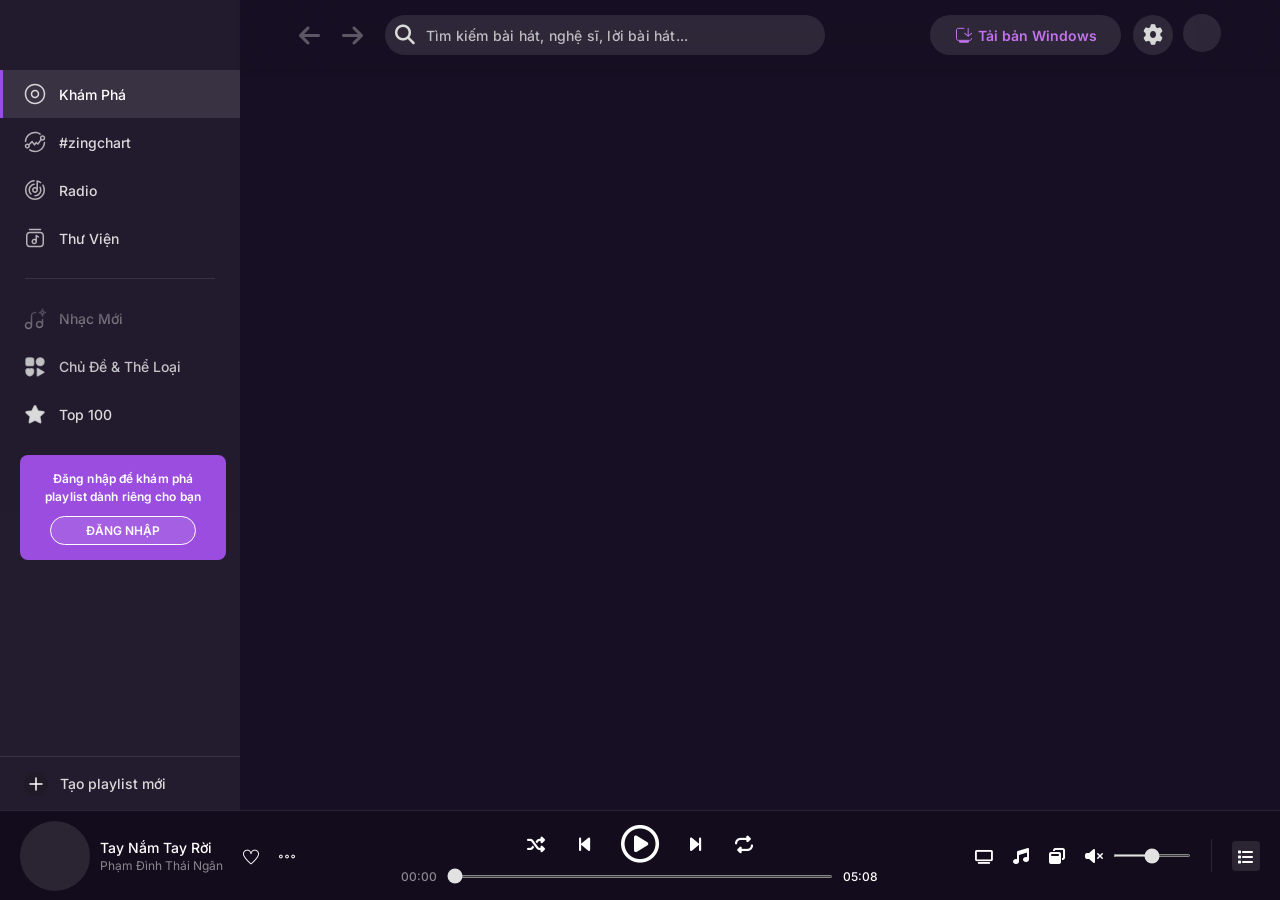
==== commit 4865476c: "new commit" ====
--- a/mp3UI.html
+++ b/mp3UI.html
@@ -14,7 +14,9 @@
     <link rel="stylesheet" href="./fontawesome-free-6.2.1-web/css/all.min.css">
     <link rel="stylesheet" href="./file_css/main.css">
     <link rel="stylesheet" href="./file_css/base.css">
+    <link rel="stylesheet" href="./file_css/responsive.css">
     <title>MP3 Clone</title>
+    <script src="https://cdnjs.cloudflare.com/ajax/libs/howler/2.2.3/howler.min.js"></script>
 </head>
 
 <body>
@@ -242,6 +244,7 @@
                             <button class="nav-btn zm-tooltip-btn is-hover-circle button">
                                 <i class="icon ic-setting fa-solid fa-gear"></i>
                             </button>
+                            <span class="setting-text-hidden">Setting</span>
                         </div>
                         <div class="user-setting">
                             <div class="zm-avarta-frame">
@@ -277,50 +280,184 @@
             <div class="zm-section now-playing-bar">
                 <div class="player-controls clickable">
                     <div class="level player-controls__container">
-                        <div class="player-controls-left level-left"></div>
+                        <div class="player-controls-left level-left">
+                            <div class="level-item is-narrow">
+                                <div class="media">
+                                    <div class="media-left">
+                                        <a href="#" class="">
+                                            <div class="thumbnail-wrapper">
+                                                <div class="thumbnail">
+                                                    <figure class="image is-50x50">
+                                                        <img id="thumb"
+                                                            src="https://photo-resize-zmp3.zmdcdn.me/w240_r1x1_webp/cover/a/4/3/e/a43e2f55c5699c55e34703b8dc6aad3c.jpg"
+                                                            class="" alt="">
+                                                    </figure>
+                                                </div>
+                                            </div>
+                                        </a>
+                                    </div>
+                                    <div class="media-content">
+                                        <div class="is-mark level-left">
+                                            <div class="song-info-wrapper">
+                                                <span class="song-title-item">
+                                                    <a class="" href="#">
+                                                        <div class="title-wrapper">
+                                                            <span class="item-title title" id="title">Tay Nắm Tay
+                                                                Rời</span>
+                                                        </div>
+                                                    </a>
+                                                </span>
+                                            </div>
+                                        </div>
+                                        <h3 class="is-one-line is-truncate subtitle">
+                                            <a class="is-ghost" href="#">
+                                                <span id="artist">Phạm Đình Thái Ngân</span>
+                                            </a>
+                                        </h3>
+                                    </div>
+                                    <div class="media-right">
+                                        <div class="level">
+                                            <div class="level-item">
+                                                <span class="zm-disable-transition">
+                                                    <button
+                                                        class="nav-btn zm-tooltip-btn zm-disable-transition is-hover-circle button">
+                                                        <i class="icon ic-like">
+                                                            <i class="ti-heart"></i>
+                                                        </i>
+                                                    </button>
+                                                </span>
+                                            </div>
+                                            <div class="level-item">
+                                                <span class="np_menu">
+                                                    <button
+                                                        class="nav-btn zm-tooltip-btn btn-more is-hover-circle button">
+                                                        <i class="icon ic-more">
+                                                            <i class="ti-more"></i>
+                                                        </i>
+                                                    </button>
+                                                </span>
+                                            </div>
+                                        </div>
+                                    </div>
+                                </div>
+                            </div>
+                        </div>
+                        <audio id="song" src="">
+                            <source src="" type="audio/mp3">
+                        </audio>
                         <div class="player-controls__player-bar level-center">
                             <div class="level-item">
                                 <div class="actions">
-                                    <button class="nav-btn zm-tooltip-btn btn-shuffle is-hover-circle button"
-                                        tabindex="0">
+                                    <button onclick="shufflePlay()"
+                                        class="nav-btn zm-tooltip-btn btn-shuffle is-hover-circle button" tabindex="0">
                                         <i class="icon ic-shuffle">
                                             <i class="fa-solid fa-shuffle"></i>
                                         </i>
                                     </button>
-                                    <button class="nav-btn zm-tooltip-btn btn-pre is-hover-circle button" tabindex="0">
+                                    <button onclick="prevPlay()"
+                                        class="nav-btn zm-tooltip-btn btn-pre is-hover-circle button" tabindex="0">
                                         <i class="icon ic-pre">
-                                            <i class="fa-solid fa-backward-step"></i>
-                                        </i>
-                                    </button>
-                                    <button class="nav-btn zm-tooltip-btn btn-play button" tabindex="0">
-                                        <i class="icon ic-play-circle-online">
-                                            <i class=" fa-regular fa-circle-play"></i>
-                                        </i>
-                                    </button>
-                                    <button class="nav-btn zm-tooltip-btn btn-next is-hover-circle button" tabindex="0">
+                                            <i class="add-padding fa-solid fa-backward-step"></i>
+                                        </i>
+                                    </button>
+                                    <button onclick="playPause()" id="play"
+                                        class="nav-btn zm-tooltip-btn btn-play button play-control" tabindex="0">
+                                        <i class="icon ic-play-circle-online zm-play">
+                                            <i class="fa-regular fa-circle-play"></i>
+                                        </i>
+                                        <i class="icon ic-pause-circle-online zm-pause">
+                                            <i class="fa-regular fa-pause-circle"></i>
+                                        </i>
+                                    </button>
+                                    <button onclick="nextPlay()"
+                                        class="nav-btn zm-tooltip-btn btn-next is-hover-circle button" tabindex="0">
                                         <i class="icon ic-next">
-                                            <i class="fa-solid fa-forward-step"></i>
-                                        </i>
-                                    </button>
-                                    <button class="nav-btn zm-tooltip-btn btn-repeat is-hover-circle button"
-                                        tabindex="0">
+                                            <i class="add-padding fa-solid fa-forward-step"></i>
+                                        </i>
+                                    </button>
+                                    <button onclick="repeatSong()"
+                                        class="nav-btn zm-tooltip-btn btn-repeat is-hover-circle button" tabindex="0">
+                                        <span class="repeat-loop">1</span>
                                         <i class="icon ic-repeat">
                                             <i class="fa-solid fa-repeat"></i>
                                         </i>
                                     </button>
                                 </div>
                             </div>
-                            <div class="level-item mar-b-5"></div>
-                        </div>
-                        <div class="player-controls-right level-right"></div>
+                            <div class="level-item mar-b-5">
+                                <span class="time left" id="start">00:00</span>
+                                <div class="zm-duration-bar"
+                                    style="display: flex; justify-content: center; padding-top: 5px;">
+                                    <input type="range" id="progress" name="loading-bar" value="0" max="">
+                                </div>
+                                <span class="time right" id="end">05:08</span>
+                            </div>
+                        </div>
+                        <div class="player-controls-right level-right">
+                            <div class="level-item is-narrow add-hidden-text">
+                                <span class="hidden-desc mv">MV</span>
+                                <button class="nav-btn zm-tooltip-btn btn-mv is-hover-circle button">
+                                    <i class="icon ic-mv">
+                                        <i class="fa-solid fa-television"></i>
+                                    </i>
+                                </button>
+                            </div>
+                            <div class="level-item is-narrow add-hidden-text">
+                                <span class="hidden-desc lyrics">Lyrics</span>
+                                <button class="nav-btn zm-tooltip-btn btn-karaoke is-hover-circle button">
+                                    <i class="icon ic-karaoke">
+                                        <i class="fa-solid fa-music"></i>
+                                    </i>
+                                </button>
+                            </div>
+                            <div class="level-item is-narrow add-hidden-text">
+                                <span class="hidden-desc mode">Mode</span>
+                                <button class="nav-btn zm-tooltip-btn btn-restore is-hover-circle button">
+                                    <i class="icon ic-restore">
+                                        <i class="fa-solid fa-window-restore"></i>
+                                    </i>
+                                </button>
+                            </div>
+                            <div class="level-item is-narrow">
+
+                                <div class="zm-player-volume">
+                                    <button onclick="adjustVolume()"
+                                        class="nav-btn zm-tooltip-btn btn-volume is-hover-circle button" tabindex="0">
+                                        <i class="icon ic-volume">
+                                            <i class="fa-solid fa-volume-mute"></i>
+                                            <!-- <i class="fa-solid fa-volume-up"></i>  -->
+                                        </i>
+                                    </button>
+                                    <div class="zm-duration-bar" style="display: flex; justify-content: center;">
+                                        <input type="range" name="volume-button" id="btn-volume" value="0.5" min="0"
+                                            max="1" step="0.01">
+                                    </div>
+                                </div>
+                            </div>
+                            <div class="level-item is-narrow">
+
+                                <span class="divide"></span>
+                            </div>
+                            <div class="level-item is-narrow">
+
+                                <button class="nav-btn queue-expand-button button" tabindex="0">
+                                    <div class="nav-btn button" tabindex="0">
+                                        <i class="icon ic-list-music">
+                                            <i class="fa-solid fa-list"></i>
+                                        </i>
+                                    </div>
+                                </button>
+                            </div>
+                        </div>
                     </div>
                 </div>
             </div>
         </div>
     </div>
 
+
+    <script src="./js/base.js"></script>
     <script src="./js/main.js"></script>
-    <script src="./js/base.js"></script>
 </body>
 
 </html>
--- a/file_css/main.css
+++ b/file_css/main.css
@@ -19,32 +19,6 @@
     font-weight: 500;
     color: #fff;
     overflow: hidden;
-}
-
-img,
-video {
-    height: auto;
-    width: 100%;
-}
-
-input {
-    background-color: transparent;
-    outline: none;
-    border: none;
-    font: inherit;
-}
-
-figure {
-    margin: 0;
-    padding: 0;
-    background-color: var(--loading-bg);
-}
-
-button {
-    font: inherit;
-    color: inherit;
-    background-color: transparent;
-    word-break: normal;
 }
 
 .main {
@@ -282,7 +256,9 @@
 .login-nav-container .text {
     font-size: 12px;
     margin-bottom: 10px;
+    padding: 0 5px;
     font-weight: 600;
+    letter-spacing: 0.1px;
 }
 
 .thumb-vertical {
@@ -655,18 +631,190 @@
     z-index: 1;
 }
 
-
-
-
-
-
-
-
-
-
-
-
-
+.player-controls-left>.level-item {
+    width: 100%;
+}
+
+.media {
+    align-items: end;
+    display: flex;
+    text-align: left;
+    padding: 10px;
+    border-radius: 5px;
+    -webkit-user-select: none;
+    -ms-user-select: none;
+    user-select: none;
+}
+
+.player-controls-left .media {
+    padding: 0;
+    transition: transform .5s;
+    cursor: inherit;
+    width: 100%;
+}
+
+.media-left,
+.media-right {
+    flex-grow: 0;
+    flex-shrink: 0;
+    flex-basis: auto;
+}
+
+.media-left {
+    margin-right: 10px;
+}
+
+.player-controls-left .media-left .thumbnail-wrapper {
+    position: relative;
+    border-radius: 4px;
+    overflow: hidden;
+}
+
+.player-controls-left .media-left .thumbnail-wrapper .thumbnail {
+    position: relative;
+    overflow: hidden;
+    -webkit-animation-play-state: paused;
+    animation-play-state: paused;
+    -webkit-animation-name: spin;
+    animation-name: spin;
+    -webkit-animation-duration: 12s;
+    animation-duration: 12s;
+    -webkit-animation-iteration-count: infinite;
+    animation-iteration-count: infinite;
+    -webkit-animation-timing-function: linear;
+    animation-timing-function: linear;
+}
+
+.player-controls-left .media-left .thumbnail-wrapper .thumbnail .image {
+    width: 70px;
+    height: 70px;
+    border-radius: 50%;
+    overflow: hidden;
+}
+
+@keyframes rotate {
+    0% {
+        transform: rotate(0deg);
+    }
+
+    100% {
+        transform: rotate(360deg);
+    }
+}
+
+.thumbnail img.play {
+    animation: 15s rotate linear infinite;
+}
+
+.media-content {
+    flex-basis: auto;
+    flex-grow: 1;
+    flex-shrink: 1;
+    text-align: left;
+    align-self: center;
+    width: 0;
+}
+
+
+.player-controls-left .media-content {
+    min-width: 0;
+    max-width: max-content;
+}
+
+
+.player-controls-left .media-content .level-left.is-mark {
+    -webkit-mask-image: linear-gradient(270deg, transparent .5%, #000 10%);
+}
+
+.player-controls-left .media-content .song-info-wrapper {
+    display: flex;
+    white-space: nowrap;
+}
+
+.player-controls-left .media-content .song-info-wrapper .song-title-item {
+    line-height: 0;
+    padding-right: 10px;
+    color: var(--player-text);
+}
+
+.title-wrapper {
+    display: flex;
+    align-items: center;
+}
+
+.player-controls-left .media-content .song-info-wrapper .title-wrapper {
+    color: var(--player-text);
+}
+
+.title-wrapper .title {
+    line-height: 1.3;
+    text-transform: none;
+}
+
+.player-controls-left .media-content .song-info-wrapper .song-title-item .title {
+    font-size: 14px;
+    font-weight: 500;
+    line-height: 1.36;
+    text-overflow: clip;
+    overflow: visible;
+    display: flex;
+    align-items: center;
+}
+
+.subtitle {
+    color: var(--text-secondary);
+}
+
+.subtitle.is-one-line {
+    white-space: nowrap;
+    text-overflow: ellipsis;
+    overflow: hidden;
+    max-width: 100%;
+}
+
+.subtitle.is-one-line a.active,
+.subtitle.is-one-line a:hover {
+    color: var(--link-text-hover);
+}
+
+.media .subtitle,
+.media .title,
+.media .title a {
+    white-space: nowrap;
+    text-overflow: ellipsis;
+    overflow: hidden;
+    max-width: 100%;
+    line-height: normal;
+}
+
+.media .subtitle {
+    display: block;
+    font-size: 12px;
+    margin-top: 3px;
+}
+
+.level-item .subtitle,
+.level-item .title {
+    margin-bottom: 0;
+}
+
+.player-controls-left .media-content .subtitle {
+    margin-top: 1px;
+    color: var(--text-secondary);
+}
+
+.is-truncate .is-ghost {
+    display: inline-block;
+}
+
+.subtitle.is-one-line a {
+    color: var(--text-secondary);
+}
+
+.media-right {
+    margin-left: 10px;
+    padding-bottom: 18px;
+}
 
 .player-controls__player-bar {
     flex-grow: 1;
@@ -699,13 +847,17 @@
     padding: 3px;
 }
 
+.player-controls .is-hover-circle:hover {
+    background-color: hsla(0, 0%, 100%, .1);
+}
+
 .player-controls__player-bar .nav-btn.button {
     margin: 0 7px;
     line-height: 0;
 }
 
 .player-controls__player-bar .icon {
-    font-size: 16px;
+    font-size: 18px;
 }
 
 .player-controls__player-bar .ic-pause-circle-online,
@@ -713,14 +865,98 @@
     font-size: 38px;
 }
 
-
-
-
-
-
-
-
+.player-controls__player-bar .ic-pause-circle-online:hover,
+.player-controls__player-bar .ic-play-circle-online:hover {
+    background-color: transparent;
+    color: var(--link-text-hover);
+}
+
+.player-controls__player-bar .time {
+    min-width: 45px;
+    font-size: 12px;
+    color: var(--player-text);
+    font-weight: 500;
+}
+
+.player-controls__player-bar .time.left {
+    text-align: right;
+    margin-right: 10px;
+    opacity: .5;
+}
+
+.player-controls__player-bar .zm-duration-bar {
+    height: 15px;
+    width: 100%;
+    cursor: pointer;
+}
+
+.zm-player-volume #btn-volume,
+.player-controls__player-bar .zm-duration-bar #progress {
+    width: 100%;
+    height: 3px;
+}
+
+.zm-player-volume #btn-volume:hover,
+.player-controls__player-bar .zm-duration-bar #progress:hover {
+    height: 5px;
+}
+
+.player-controls__player-bar .time.right {
+    margin-left: 10px;
+}
 
 .player-controls-right {
     width: 30%;
+}
+
+.player-controls-right .nav-btn .icon.ic-mv {
+    font-size: 14px;
+    padding-bottom: 5px;
+    padding-top: 8px;
+}
+
+.zm-player-volume {
+    display: flex;
+    align-items: center;
+}
+
+.zm-player-volume .zm-duration-bar {
+    width: 78px;
+    height: 3px;
+    cursor: pointer;
+}
+
+.zm-player-volume .zm-duration-bar .zm-slider-bar {
+    width: 100%;
+    height: 3px;
+}
+
+.player-controls-right .divide {
+    height: 33px;
+    width: 1px;
+    background-color: var(--border-player);
+    margin: 0 20px;
+}
+
+.player-controls-right .nav-btn.queue-expand-button {
+    position: relative;
+    background-color: hsla(0, 0%, 100%, .1);
+    border-radius: 4px;
+    height: 30px;
+    line-height: 30px;
+    padding: 0 5px;
+    border: 1px solid transparent;
+    font-weight: 500;
+    color: var(--player-text);
+    font-size: 12px;
+}
+
+.player-controls-right .nav-btn.queue-expand-button:hover {
+    background-color: hsla(0, 0%, 100%, .2);
+}
+
+.player-controls-right .nav-btn.queue-expand-button .icon {
+    top: 2px;
+    font-size: 16px;
+    position: relative;
 }
--- a/file_css/base.css
+++ b/file_css/base.css
@@ -1,6 +1,7 @@
 :root {
     --white: #fff;
     --text-primary: #fff;
+    --text-secondary: hsla(0, 0%, 100%, 0.5);
     --layout-bg: #170f23;
     --layout-header-bg: rgba(23, 15, 35, 0.8);
     --sidebar-bg: hsla(0, 0%, 100%, 0.05);
@@ -29,7 +30,55 @@
     --setting-icon-text: #d8d8d8;
     --border-player: hsla(0, 0%, 100%, 0.1);
     --player-text: #fff;
+
+    --progressbar-active-bg: #FFF;
+    --progressbar-player-bg: hsla(0, 0%, 100%, 0.3);
     --img-logo-mp3: url(https://zmp3-static.zmdcdn.me/skins/zmp3-v6.1/images/backgrounds/logo-dark.svg);
+}
+
+img,
+video {
+    height: auto;
+    width: 100%;
+}
+
+a {
+    cursor: pointer;
+    color: inherit;
+    font-style: normal;
+    font-stretch: normal;
+    letter-spacing: normal;
+}
+
+a,
+a.active,
+a:hover {
+    text-decoration: none;
+}
+
+input {
+    background-color: transparent;
+    outline: none;
+    border: none;
+    font: inherit;
+}
+
+figure {
+    margin: 0;
+    padding: 0;
+    background-color: var(--loading-bg);
+}
+
+button {
+    font: inherit;
+    color: inherit;
+    background-color: transparent;
+    word-break: normal;
+}
+
+h3 {
+    font-size: 100%;
+    font-weight: 400;
 }
 
 .icon {
@@ -56,6 +105,11 @@
     height: 38px;
 }
 
+.is-50x50 {
+    width: 50px;
+    height: 50px;
+}
+
 .is-rounded {
     overflow: hidden;
     border-radius: 999px !important;
@@ -76,4 +130,104 @@
 
 .mar-b-5 {
     margin-bottom: 5px !important;
+}
+
+.add-padding {
+    padding: 0 4px;
+}
+
+.add-hidden-text {
+    position: relative;
+}
+
+.hidden-desc {
+    font-size: 12px;
+    background-color: hsla(0, 0%, 100%, .1);
+    text-align: center;
+    color: #eeeeeec2;
+    padding: 3px 6px;
+    border-radius: 5px;
+    position: absolute;
+    top: -32px;
+    display: none;
+    line-height: 12px;
+    height: 18px;
+}
+
+.hidden-desc::after {
+    content: "";
+    border-width: 7px 7px;
+    border-style: solid;
+    border-color: hsla(0, 0%, 100%, .1) transparent transparent transparent;
+    position: absolute;
+}
+
+.hidden-desc.mv::after {
+    right: 9px;
+    top: 18px;
+}
+
+.hidden-desc.lyrics::after {
+    right: 16px;
+    top: 18px;
+}
+
+.hidden-desc.mode::after {
+    right: 16px;
+    top: 18px;
+}
+
+.add-hidden-text:hover .hidden-desc {
+    display: block;
+}
+
+.setting-text-hidden {
+    border-radius: 5px;
+    display: none;
+    position: absolute;
+    top: 54px;
+    right: -8px;
+    font-size: 12px;
+    color: #eeeeeec1;
+    padding: 3px 6px;
+    background-color: hsla(0, 0%, 100%, .1);
+}
+
+.setting-text-hidden::before {
+    content: "";
+    border-width: 7px 7px;
+    border-style: solid;
+    border-color: transparent transparent hsla(0, 0%, 100%, .1) transparent;
+    position: absolute;
+    bottom: 24px;
+    right: 20px;
+}
+
+.setting-item:hover .setting-text-hidden {
+    display: block;
+}
+
+#btn-volume,
+#progress {
+    cursor: pointer;
+    accent-color: #e2e2e2;
+}
+
+.zm-play {
+    display: block;
+}
+
+.zm-pause {
+    display: none;
+}
+
+.repeat-loop {
+    display: none;
+    position: absolute;
+    right: -2px;
+    top: 3px;
+    font-size: 11px;
+    background-color: hsla(0, 0%, 100%, .1);
+    padding: 6px 3.5px;
+    border-radius: 50%;
 }
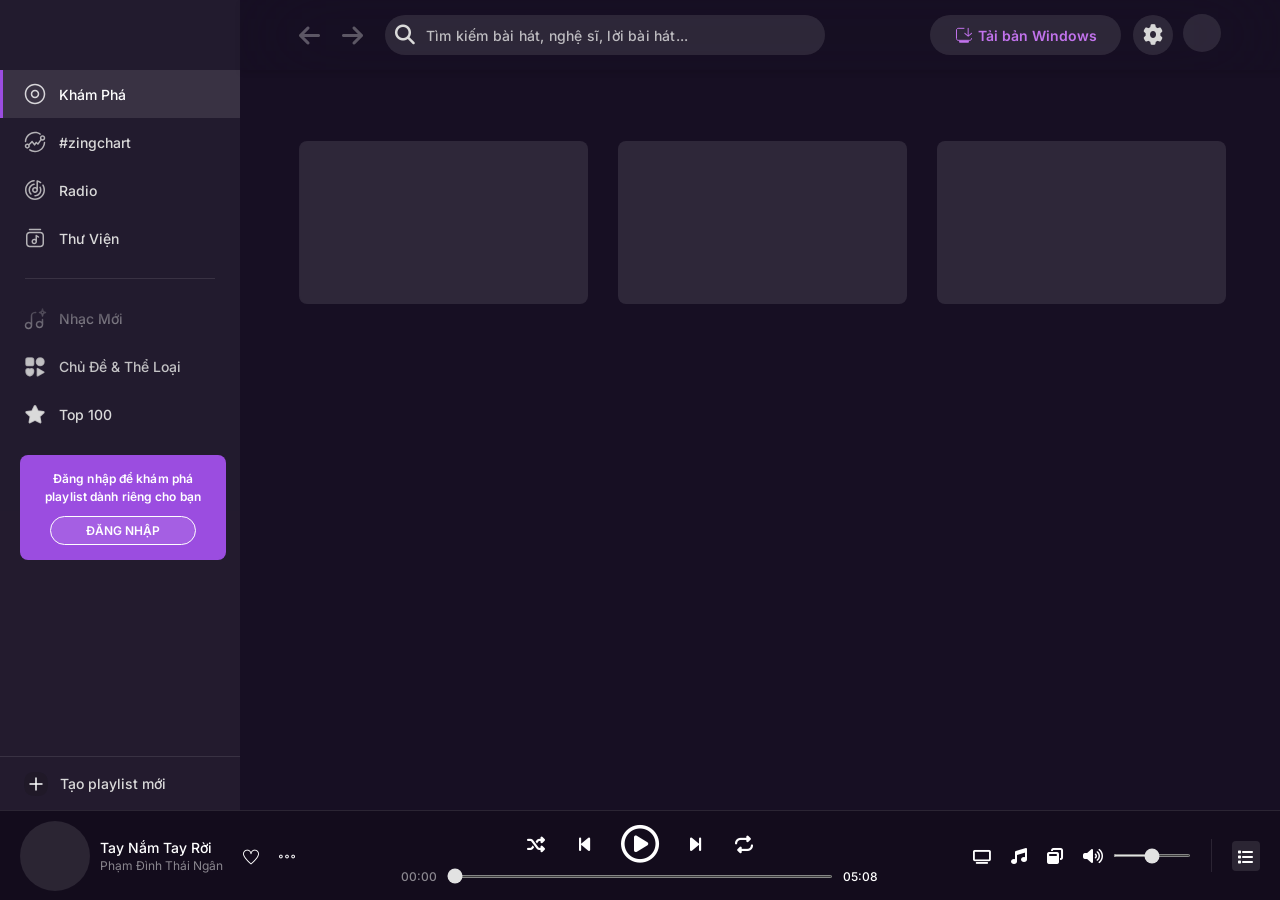
==== commit a5670c82: "new commit" ====
--- a/mp3UI.html
+++ b/mp3UI.html
@@ -217,6 +217,59 @@
                                         placeholder="Tìm kiếm bài hát, nghệ sĩ, lời bài hát...">
                                 </div>
                             </div>
+                            <ul class="suggest__list">
+                                <div class="suggest__list--content">
+                                    <div class="search-title">Đề xuất cho bạn</div>
+                                    <div>
+                                        <li class="suggest__item">
+                                            <i class="icon ic-trend">
+                                                <i class="fa-solid fa-arrow-trend-up"></i>
+                                            </i>
+                                            <div class="is-oneline">hoa cỏ lau</div>
+                                        </li>
+                                    </div>
+                                    <div>
+                                        <li class="suggest__item">
+                                            <i class="icon ic-trend">
+                                                <i class="fa-solid fa-arrow-trend-up"></i>
+                                            </i>
+                                            <div class="is-oneline">cuối cùng thì</div>
+                                        </li>
+                                    </div>
+                                    <div>
+                                        <li class="suggest__item">
+                                            <i class="icon ic-trend">
+                                                <i class="fa-solid fa-arrow-trend-up"></i>
+                                            </i>
+                                            <div class="is-oneline">tay nắm tay rời</div>
+                                        </li>
+                                    </div>
+                                    <div>
+                                        <li class="suggest__item">
+                                            <i class="icon ic-trend">
+                                                <i class="fa-solid fa-arrow-trend-up"></i>
+                                            </i>
+                                            <div class="is-oneline">cần 1 ai đó</div>
+                                        </li>
+                                    </div>
+                                    <div>
+                                        <li class="suggest__item">
+                                            <i class="icon ic-trend">
+                                                <i class="fa-solid fa-arrow-trend-up"></i>
+                                            </i>
+                                            <div class="is-oneline">đừng lo anh đợi mà</div>
+                                        </li>
+                                    </div>
+                                    <a class href="/zing-chart">
+                                        <li class="suggest__item">
+                                            <i class="icon ic-trend">
+                                                <i class="fa-solid fa-arrow-trend-up"></i>
+                                            </i>
+                                            <div class="is-online">#zingchart</div>
+                                        </li>
+                                    </a>
+                                </div>
+                            </ul>
                         </form>
                     </div>
                     <div class="level-right">
@@ -265,13 +318,137 @@
                 <div style="position: relative; overflow: hidden; width: 100%; height: 100%;">
                     <main class="zm-section" id="body-scroll"
                         style="position: absolute; inset: 0px; overflow: hidden scroll; margin-right: -5px; margin-bottom: 0px;">
-                        <div class="container home-page-content"></div>
+                        <div class="container home-page-content">
+                            <div class="container">
+                                <div class="gallery">
+                                    <div class="gallery-container" style="height: 241.528px;">
+                                        <div class="zm-gallery-prev">
+                                            <button class="nav-btn zm-carousel-control-prev button">
+                                                <i class="icon ic-go-left">
+                                                    <i class="fa-solid fa-chevron-left"></i>
+                                                </i>
+                                            </button>
+                                        </div>
+                                        <div class="gallery-item gallery-item-first">
+                                            <div class="zm-card">
+                                                <a title="" href="#">
+                                                    <div class="zm-card-image">
+                                                        <figure class="image is-48x48">
+                                                            <img src="https://photo-zmp3.zmdcdn.me/banner/a/4/d/2/a4d243113a668cc7b65ca646e0355de9.jpg"
+                                                                alt="">
+                                                        </figure>
+                                                    </div>
+                                                    <div class="zm-card-content">
+                                                        <div class="title"></div>
+                                                        <h3 class="subtitle"></h3>
+                                                    </div>
+                                                </a>
+                                            </div>
+                                        </div>
+                                        <div class="gallery-item gallery-item-previous">
+                                            <div class="zm-card">
+                                                <a title="" href="#">
+                                                    <div class="zm-card-image">
+                                                        <figure class="image is-48x48">
+                                                            <img src="https://photo-zmp3.zmdcdn.me/banner/7/6/7/5/7675671ff8f75c55922ee1bdc277bf13.jpg"
+                                                                alt="">
+                                                        </figure>
+                                                    </div>
+                                                    <div class="zm-card-content">
+                                                        <div class="title"></div>
+                                                        <h3 class="subtitle"></h3>
+                                                    </div>
+                                                </a>
+                                            </div>
+                                        </div>
+                                        <div class="gallery-item gallery-item-selected">
+                                            <div class="zm-card">
+                                                <a title="" href="#">
+                                                    <div class="zm-card-image">
+                                                        <figure class="image is-48x48">
+                                                            <img src="https://photo-zmp3.zmdcdn.me/banner/0/0/e/f/00ef2383d350bad93a909736db81e5f6.jpg"
+                                                                alt="">
+                                                        </figure>
+                                                    </div>
+                                                    <div class="zm-card-content">
+                                                        <div class="title"></div>
+                                                        <h3 class="subtitle"></h3>
+                                                    </div>
+                                                </a>
+                                            </div>
+                                        </div>
+                                        <div class="gallery-item gallery-item-next">
+                                            <div class="zm-card">
+                                                <a title="" href="#">
+                                                    <div class="zm-card-image">
+                                                        <figure class="image is-48x48">
+                                                            <img src="https://photo-zmp3.zmdcdn.me/banner/d/5/e/c/d5ec50c9242dde56093a5116e4370d37.jpg"
+                                                                alt="">
+                                                        </figure>
+                                                    </div>
+                                                    <div class="zm-card-content">
+                                                        <div class="title"></div>
+                                                        <h3 class="subtitle"></h3>
+                                                    </div>
+                                                </a>
+                                            </div>
+                                        </div>
+                                        <div class="gallery-item gallery-item-last">
+                                            <div class="zm-card">
+                                                <a title="" href="#">
+                                                    <div class="zm-card-image">
+                                                        <figure class="image is-48x48">
+                                                            <img src="https://photo-zmp3.zmdcdn.me/banner/9/d/a/2/9da2e8c2a70ee428655caa65c170f37e.jpg"
+                                                                alt="">
+                                                        </figure>
+                                                    </div>
+                                                    <div class="zm-card-content">
+                                                        <div class="title"></div>
+                                                        <h3 class="subtitle"></h3>
+                                                    </div>
+                                                </a>
+                                            </div>
+                                        </div>
+                                        <div class="gallery-item gallery-item-add">
+                                            <div class="zm-card">
+                                                <a title="" href="#">
+                                                    <div class="zm-card-image">
+                                                        <figure class="image is-48x48">
+                                                            <img src="https://photo-zmp3.zmdcdn.me/banner/c/7/c/1/c7c1d54a604a5c71c5ff0356c60444d2.jpg"
+                                                                alt="">
+                                                        </figure>
+                                                    </div>
+                                                    <div class="zm-card-content">
+                                                        <div class="title"></div>
+                                                        <h3 class="subtitle"></h3>
+                                                    </div>
+                                                </a>
+                                            </div>
+                                        </div>
+                                        <div class="zm-gallery-next">
+                                            <button class="nav-btn zm-carousel-control-next button">
+                                                <i class="icon ic-go-right">
+                                                    <i class="fa-solid fa-chevron-right "></i>
+                                                </i>
+                                            </button>
+                                        </div>
+                                    </div>
+                                </div>
+                            </div>
+                        </div>
                         <div id="zmp3_Player_Overlay" class="mar-b-30" style="bottom: 90px;"></div>
                     </main>
                     <div class="track-horizontal"
-                        style="position: absolute; height: 6px; transition: opacity 200ms ease 0s; opacity: 0;"></div>
+                        style="position: absolute; height: 6px; transition: opacity 200ms ease 0s; opacity: 0;">
+                        <div
+                            style="position: relative; display: block; height: 100%; cursor: pointer; border-radius: inherit; background-color: rgba(0, 0, 0, 0.2); width: 0px;">
+                        </div>
+                    </div>
                     <div class="track-vertical"
                         style="position: absolute; width: 4px; transition: opacity 200ms ease 0s; opacity: 0; right: 2px; top: 2px; bottom: 2px; z-index: 100;">
+                        <div class="thumb-vertical"
+                            style="position: relative; display: block; width: 100%; height: 30px; transform: translateY();">
+                        </div>
                     </div>
                 </div>
             </div>
@@ -288,9 +465,7 @@
                                             <div class="thumbnail-wrapper">
                                                 <div class="thumbnail">
                                                     <figure class="image is-50x50">
-                                                        <img id="thumb"
-                                                            src="https://photo-resize-zmp3.zmdcdn.me/w240_r1x1_webp/cover/a/4/3/e/a43e2f55c5699c55e34703b8dc6aad3c.jpg"
-                                                            class="" alt="">
+                                                        <img id="thumb" src="" class="" alt="">
                                                     </figure>
                                                 </div>
                                             </div>
@@ -302,8 +477,7 @@
                                                 <span class="song-title-item">
                                                     <a class="" href="#">
                                                         <div class="title-wrapper">
-                                                            <span class="item-title title" id="title">Tay Nắm Tay
-                                                                Rời</span>
+                                                            <span class="item-title title" id="title"></span>
                                                         </div>
                                                     </a>
                                                 </span>
@@ -311,7 +485,7 @@
                                         </div>
                                         <h3 class="is-one-line is-truncate subtitle">
                                             <a class="is-ghost" href="#">
-                                                <span id="artist">Phạm Đình Thái Ngân</span>
+                                                <span id="artist"></span>
                                             </a>
                                         </h3>
                                     </div>
@@ -342,7 +516,7 @@
                                 </div>
                             </div>
                         </div>
-                        <audio id="song" src="">
+                        <audio id="song">
                             <source src="" type="audio/mp3">
                         </audio>
                         <div class="player-controls__player-bar level-center">
@@ -419,13 +593,12 @@
                                 </button>
                             </div>
                             <div class="level-item is-narrow">
-
                                 <div class="zm-player-volume">
-                                    <button onclick="adjustVolume()"
+                                    <button id="adjustVolume"
                                         class="nav-btn zm-tooltip-btn btn-volume is-hover-circle button" tabindex="0">
                                         <i class="icon ic-volume">
-                                            <i class="fa-solid fa-volume-mute"></i>
-                                            <!-- <i class="fa-solid fa-volume-up"></i>  -->
+                                            <i class="volume-muted fa-solid fa-volume-mute"></i>
+                                            <i class="volume-default fa-solid fa-volume-up"></i>
                                         </i>
                                     </button>
                                     <div class="zm-duration-bar" style="display: flex; justify-content: center;">
@@ -435,11 +608,9 @@
                                 </div>
                             </div>
                             <div class="level-item is-narrow">
-
                                 <span class="divide"></span>
                             </div>
                             <div class="level-item is-narrow">
-
                                 <button class="nav-btn queue-expand-button button" tabindex="0">
                                     <div class="nav-btn button" tabindex="0">
                                         <i class="icon ic-list-music">
@@ -455,7 +626,6 @@
         </div>
     </div>
 
-
     <script src="./js/base.js"></script>
     <script src="./js/main.js"></script>
 </body>
--- a/file_css/main.css
+++ b/file_css/main.css
@@ -398,6 +398,13 @@
     background-color: var(--alpha-bg);
 }
 
+.search-container.is-collapse {
+    border-radius: 20px 20px 0 0;
+    box-shadow: 0 1px 5px 0 rgba(0, 0, 0, .2);
+    background-color: var(--primary-bg);
+    border: 1px solid transparent;
+}
+
 .search-container .icon {
     position: absolute;
     cursor: pointer;
@@ -435,6 +442,85 @@
 input::placeholder {
     color: var(--search-text);
 }
+
+.suggest__list {
+    display: none;
+    position: absolute;
+    overflow: hidden;
+    width: 100%;
+    height: auto;
+    min-height: 0;
+    background-color: var(--primary-bg);
+    z-index: 5;
+    border-bottom-left-radius: 20px;
+    border-bottom-right-radius: 20px;
+    box-shadow: 0 4px 6px 0 rgba(32, 33, 36, .28);
+    padding: 13px 10px;
+    color: var(--text-primary);
+}
+
+.suggest__list--content {
+    max-height: calc(100vh - 180px);
+    overflow-y: auto;
+}
+
+.search__title {
+    font-size: 14px;
+    font-weight: 700;
+    padding: 0 10px 8px;
+    display: flex;
+    justify-content: space-between;
+}
+
+
+
+
+
+
+
+
+
+
+
+
+.suggest__item {
+    display: flex;
+    align-items: baseline;
+    border-radius: 4px;
+    padding: 8px 10px;
+    position: relative;
+    overflow: hidden;
+    text-overflow: ellipsis;
+    white-space: nowrap;
+    cursor: pointer;
+}
+
+.suggest__item .icon {
+    font-size: 16px;
+    color: var(--text-secondary);
+    position: relative;
+    top: 3px;
+    margin-right: 10px;
+}
+
+.is-oneline {
+    overflow: hidden;
+    text-overflow: ellipsis;
+}
+
+.suggest__item .is-oneline {
+    width: 100%;
+}
+
+
+
+
+
+
+
+
+
+
 
 .download-desktop-app {
     margin-right: 12px;
@@ -558,6 +644,235 @@
     margin-top: 70px;
 }
 
+.gallery {
+    padding-top: 32px;
+}
+
+.gallery-container {
+    align-items: center;
+    justify-content: center;
+    display: flex;
+    position: relative;
+    transform-style: preserve-3d;
+    perspective: 1000px;
+    margin: 0 -15px 20px;
+    transition: height .2s;
+}
+
+.zm-gallery-prev,
+.zm-gallery-next {
+    position: absolute;
+    height: 100%;
+    z-index: 10;
+    cursor: pointer;
+}
+
+.zm-gallery-prev {
+    left: 0;
+}
+
+.zm-gallery-next {
+    right: 0;
+}
+
+.zm-carousel-control-next,
+.zm-carousel-control-prev {
+    border: 0;
+    width: 26px;
+    height: 26px;
+    border-radius: 0;
+    text-align: center;
+    padding: 0;
+    position: absolute;
+    left: auto;
+    top: -38px;
+    cursor: pointer;
+}
+
+.zm-gallery-next .zm-carousel-control-next,
+.zm-gallery-next .zm-carousel-control-prev,
+.zm-gallery-prev .zm-carousel-control-next,
+.zm-gallery-prev .zm-carousel-control-prev {
+    display: flex;
+    justify-content: center;
+    align-items: center;
+    width: 55px;
+    height: 55px;
+    color: var(--white);
+    border-radius: 50%;
+    transform: translateY(-50%);
+    top: 50%;
+    right: 25px;
+    background-color: hsla(0, 0%, 100%, .15);
+    box-shadow: 0 2px 4px 0 rgba(226, 102, 102, .15);
+    opacity: 0;
+}
+
+.zm-gallery-prev .zm-carousel-control-prev {
+    left: 25px;
+}
+
+.zm-carousel-control-next .icon,
+.zm-carousel-control-prev .icon {
+    font-size: 18px;
+    vertical-align: middle;
+}
+
+.gallery-container:hover button {
+    opacity: 1;
+}
+
+.zm-gallery-next .zm-carousel-control-next .icon,
+.zm-gallery-next .zm-carousel-control-prev .icon,
+.zm-gallery-prev .zm-carousel-control-next .icon,
+.zm-gallery-prev .zm-carousel-control-prev .icon {
+    font-size: 1.4vw;
+    text-shadow: 0 2px 4px rgba(0, 0, 0, .1);
+    position: relative;
+    right: -2px;
+}
+
+.zm-gallery-prev .zm-carousel-control-prev .icon {
+    left: -2px;
+}
+
+.gallery-item {
+    position: absolute;
+    height: auto;
+    transition: transform .5s ease-in-out, opacity .5s ease-in-out, z-index 0s linear .25s;
+    width: 33.33%;
+    z-index: 0;
+    opacity: 0;
+    border-radius: 8px;
+    padding: 0 15px;
+}
+
+.gallery-item.gallery-item-first {
+    transform: translateX(-20%);
+}
+
+.gallery-item.gallery-item-next,
+.gallery-item.gallery-item-previous {
+    opacity: 1;
+    z-index: 1;
+}
+
+.gallery-item.gallery-item-previous {
+    transform: translateX(-100%);
+}
+
+.gallery-item.gallery-item-selected {
+    transform: translateX(0);
+    opacity: 1;
+    z-index: 10;
+}
+
+.gallery-item.gallery-item-next {
+    transform: translateX(100%);
+}
+
+.gallery-item.gallery-item-last {
+    transform: translateX(20%);
+}
+
+.zm-card {
+    max-width: 100%;
+    position: relative;
+}
+
+.zm-card-image {
+    display: block;
+    position: relative;
+    overflow: hidden;
+    border-radius: 4px;
+    flex-shrink: 0;
+}
+
+.gallery-item .zm-card-image {
+    border-radius: 8px;
+}
+
+.zm-card-image figure {
+    line-height: 0;
+    height: 0;
+    padding-bottom: 100%;
+    border-radius: 5px;
+    overflow: hidden;
+}
+
+.gallery-item .zm-card-image figure {
+    height: 0;
+    padding-bottom: 56.25%;
+}
+
+.zm-card-image img {
+    transition: transform .7s;
+}
+
+.gallery-item .zm-card-content {
+    position: absolute;
+    bottom: 20px;
+    left: 20px;
+    right: 20px;
+    opacity: 0;
+    transition: opacity .5s ease-in-out;
+}
+
+.title {
+    font-weight: 700;
+    text-transform: capitalize;
+    display: block;
+}
+
+.zm-card-content .title {
+    font-size: 14px;
+    font-weight: 500;
+    line-height: 1.36;
+    color: var(--text-primary);
+    overflow: hidden;
+    text-overflow: ellipsis;
+}
+
+.gallery-item .zm-card-content .title {
+    font-size: 20px;
+    color: var(--white);
+    font-weight: 700;
+    margin-bottom: 5px;
+}
+
+.subtitle {
+    color: var(--text-secondary);
+}
+
+.zm-card-content .subtitle {
+    font-weight: 400;
+    font-size: 12px;
+    line-height: 1.33;
+}
+
+.gallery-item .zm-card-content .subtitle {
+    font-size: 13px;
+    line-height: 1.62;
+    color: var(--white);
+}
+
+
+
+
+
+
+
+
+
+
+
+
+
+
+
+
+
+
 #zmp3_Player_Overlay {
     background-color: var(--layout-bg);
     position: fixed;
@@ -566,7 +881,6 @@
     width: calc(100% - 570px);
 }
 
-/*  Dang lam do phan content */
 
 
 
@@ -931,6 +1245,14 @@
     height: 3px;
 }
 
+.ic-volume .volume-muted {
+    display: none;
+}
+
+.ic-volume .volume-default {
+    display: block;
+}
+
 .player-controls-right .divide {
     height: 33px;
     width: 1px;
--- a/file_css/base.css
+++ b/file_css/base.css
@@ -105,6 +105,8 @@
     height: 38px;
 }
 
+.is-48x48 {}
+
 .is-50x50 {
     width: 50px;
     height: 50px;
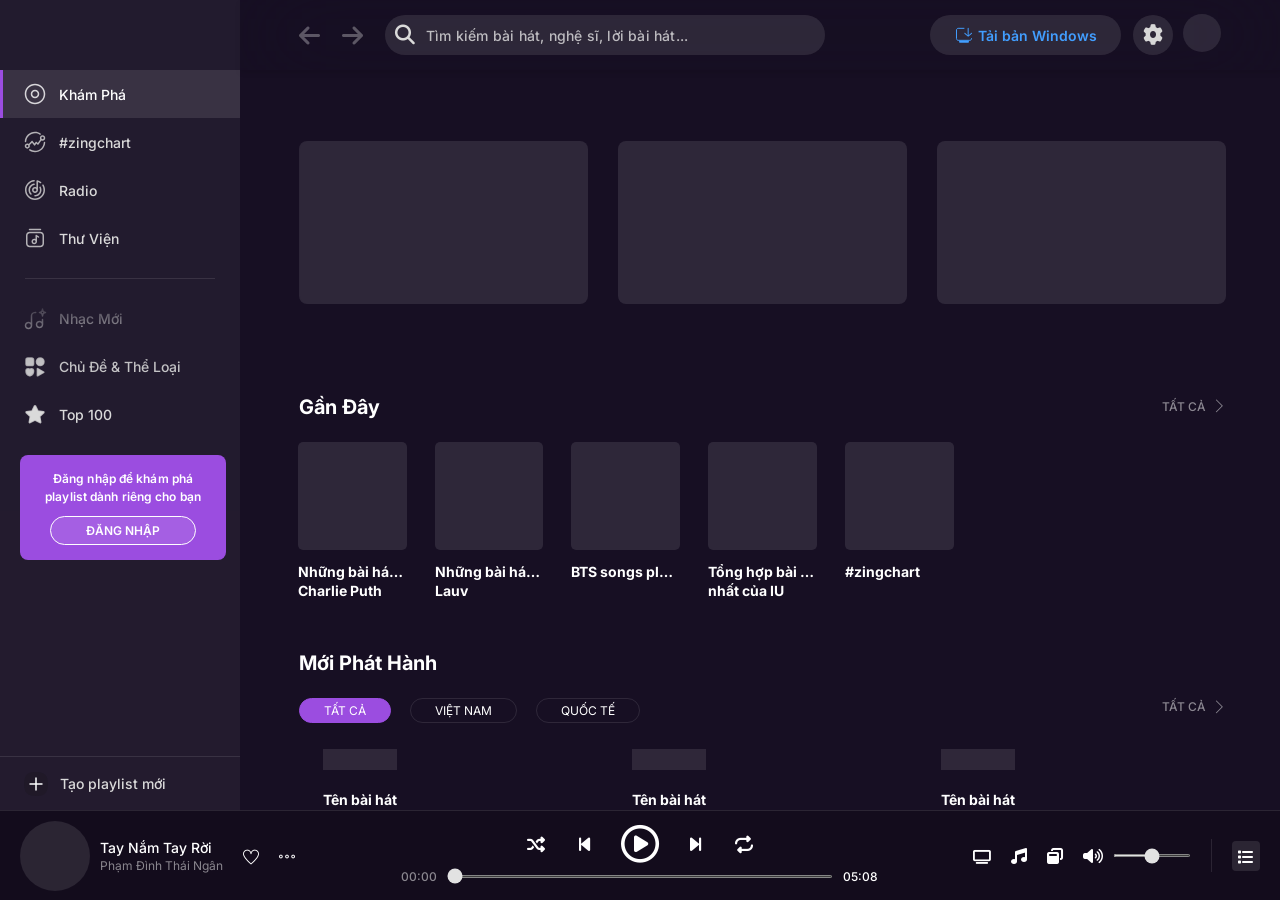
==== commit 6aa53f4d: "new commit" ====
--- a/mp3UI.html
+++ b/mp3UI.html
@@ -260,7 +260,7 @@
                                             <div class="is-oneline">đừng lo anh đợi mà</div>
                                         </li>
                                     </div>
-                                    <a class href="/zing-chart">
+                                    <a class href="#zing-chart">
                                         <li class="suggest__item">
                                             <i class="icon ic-trend">
                                                 <i class="fa-solid fa-arrow-trend-up"></i>
@@ -334,7 +334,7 @@
                                                 <a title="" href="#">
                                                     <div class="zm-card-image">
                                                         <figure class="image is-48x48">
-                                                            <img src="https://photo-zmp3.zmdcdn.me/banner/a/4/d/2/a4d243113a668cc7b65ca646e0355de9.jpg"
+                                                            <img src="https://photo-zmp3.zmdcdn.me/banner/a/b/f/5/abf5cd28b09b292bad61cd275574e280.jpg"
                                                                 alt="">
                                                         </figure>
                                                     </div>
@@ -350,7 +350,7 @@
                                                 <a title="" href="#">
                                                     <div class="zm-card-image">
                                                         <figure class="image is-48x48">
-                                                            <img src="https://photo-zmp3.zmdcdn.me/banner/7/6/7/5/7675671ff8f75c55922ee1bdc277bf13.jpg"
+                                                            <img src="https://photo-zmp3.zmdcdn.me/banner/0/3/5/a/035a8dfcb0f2601e5b3c2dde519b24b4.jpg"
                                                                 alt="">
                                                         </figure>
                                                     </div>
@@ -366,7 +366,7 @@
                                                 <a title="" href="#">
                                                     <div class="zm-card-image">
                                                         <figure class="image is-48x48">
-                                                            <img src="https://photo-zmp3.zmdcdn.me/banner/0/0/e/f/00ef2383d350bad93a909736db81e5f6.jpg"
+                                                            <img src="https://photo-zmp3.zmdcdn.me/banner/1/9/1/4/191422adebef2244f5ff10e15e7a5a8d.jpg"
                                                                 alt="">
                                                         </figure>
                                                     </div>
@@ -382,7 +382,7 @@
                                                 <a title="" href="#">
                                                     <div class="zm-card-image">
                                                         <figure class="image is-48x48">
-                                                            <img src="https://photo-zmp3.zmdcdn.me/banner/d/5/e/c/d5ec50c9242dde56093a5116e4370d37.jpg"
+                                                            <img src="https://photo-zmp3.zmdcdn.me/banner/c/7/c/8/c7c8cc5473acb26c9ccf99ca70fb100a.jpg"
                                                                 alt="">
                                                         </figure>
                                                     </div>
@@ -398,7 +398,7 @@
                                                 <a title="" href="#">
                                                     <div class="zm-card-image">
                                                         <figure class="image is-48x48">
-                                                            <img src="https://photo-zmp3.zmdcdn.me/banner/9/d/a/2/9da2e8c2a70ee428655caa65c170f37e.jpg"
+                                                            <img src="https://photo-zmp3.zmdcdn.me/banner/1/e/f/1/1ef1decf18c19b5c45787fb8cfbe3fdd.jpg"
                                                                 alt="">
                                                         </figure>
                                                     </div>
@@ -414,7 +414,7 @@
                                                 <a title="" href="#">
                                                     <div class="zm-card-image">
                                                         <figure class="image is-48x48">
-                                                            <img src="https://photo-zmp3.zmdcdn.me/banner/c/7/c/1/c7c1d54a604a5c71c5ff0356c60444d2.jpg"
+                                                            <img src="https://photo-zmp3.zmdcdn.me/banner/6/4/1/6/6416fbf103418b2006958b7b36a20245.jpg"
                                                                 alt="">
                                                         </figure>
                                                     </div>
@@ -435,6 +435,733 @@
                                     </div>
                                 </div>
                             </div>
+                            <div class="zm-section playist-section zm-home-recent channel-section pad-0">
+                                <div class="container">
+                                    <h3 class="zm-section-title title is-2">
+                                        Gần đây
+                                        <a class="discovery-btn" href="https://zingmp3.vn/mymusic/history">
+                                            Tất cả
+                                            <i class="ti-angle-right icon ic-go-right"></i>
+                                        </a>
+                                    </h3>
+                                    <div class="zm-carousel-wrapper">
+                                        <div class="zm-carousel">
+                                            <div class="zm-carousel__container"
+                                                style="transform: translate3d(0px, 0px, 0px);">
+                                                <div
+                                                    class="zm-carousel-item is-fullhd-1.4 is-widescreen-1.4 is-desktop-2 is-touch-20 is-tablet-20">
+                                                    <div class="playist-wrapper is-title">
+                                                        <div class="zm-card">
+                                                            <div>
+                                                                <a class=""
+                                                                    title="Những bài hát hay nhất của Charlie Puth"
+                                                                    href="https://zingmp3.vn/playlist/Nhung-Bai-Hat-Hay-Nhat-Cua-Charlie-Puth/ZOUIIC6C.html">
+                                                                    <div class="zm-card-image">
+                                                                        <figure class="image is-48x48">
+                                                                            <img src="https://i1.sndcdn.com/avatars-ebWszZJWGLhZz8L6-ChfpGw-t500x500.jpg"
+                                                                                alt="">
+                                                                        </figure>
+                                                                    </div>
+                                                                </a>
+                                                            </div>
+                                                            <div class="zm-card-content">
+                                                                <h4 class="title is-6">
+                                                                    <a class=""
+                                                                        title="Những bài hát hay nhất của Charlie Puth"
+                                                                        href="https://zingmp3.vn/playlist/Nhung-Bai-Hat-Hay-Nhat-Cua-Charlie-Puth/ZOUIIC6C.html">
+                                                                        <span>
+                                                                            <span>
+                                                                                <span>Những bài hát hay nhất</span>
+                                                                                <br>
+                                                                                <span>Charlie Puth</span>
+                                                                            </span>
+                                                                            <span
+                                                                                style="position: fixed; visibility: hidden; top: 0; left: 0;"></span>
+                                                                        </span>
+                                                                    </a>
+                                                                </h4>
+                                                            </div>
+                                                        </div>
+                                                    </div>
+                                                </div>
+                                                <div
+                                                    class="zm-carousel-item is-fullhd-1.4 is-widescreen-1.4 is-desktop-2 is-touch-20 is-tablet-20">
+                                                    <div class="playist-wrapper is-title">
+                                                        <div class="zm-card">
+                                                            <div>
+                                                                <a class="" title="Những bài hát hay nhất của Lauv"
+                                                                    href="https://zingmp3.vn/playlist/Nhung-Bai-Hat-Hay-Nhat-Cua-Lauv/ZUUO7BB0.html">
+                                                                    <div class="zm-card-image">
+                                                                        <figure class="image is-48x48">
+                                                                            <img src="https://photo-resize-zmp3.zmdcdn.me/w600_r1x1_webp/images/d/4/9/7/d4978e0dc59038586ebeb96b278614e4.jpg"
+                                                                                alt="">
+                                                                        </figure>
+                                                                    </div>
+                                                                </a>
+                                                            </div>
+                                                            <div class="zm-card-content">
+                                                                <h4 class="title is-6">
+                                                                    <a class="" title="Những bài hát hay nhất của Lauv"
+                                                                        href="https://zingmp3.vn/playlist/Nhung-Bai-Hat-Hay-Nhat-Cua-Lauv/ZUUO7BB0.html">
+                                                                        <span>
+                                                                            <span>
+                                                                                <span>Những bài hát hay nhất</span>
+                                                                                <br>
+                                                                                <span>Lauv</span>
+                                                                            </span>
+                                                                            <span
+                                                                                style="position: fixed; visibility: hidden; top: 0; left: 0;"></span>
+                                                                        </span>
+                                                                    </a>
+                                                                </h4>
+                                                            </div>
+                                                        </div>
+                                                    </div>
+                                                </div>
+                                                <div
+                                                    class="zm-carousel-item is-fullhd-1.4 is-widescreen-1.4 is-desktop-2 is-touch-20 is-tablet-20">
+                                                    <div class="playist-wrapper is-title">
+                                                        <div class="zm-card">
+                                                            <div>
+                                                                <a class="" title="Những bài hát hay nhất của BTS"
+                                                                    href="https://zingmp3.vn/album/Nhung-Bai-Hat-Hay-Nhat-Cua-BTS-BTS/ZOUODF7C.html">
+                                                                    <div class="zm-card-image">
+                                                                        <figure class="image is-48x48">
+                                                                            <img src="https://photo-resize-zmp3.zmdcdn.me/w320_r1x1_webp/images/0/f/d/a/0fda88573d3a1408c3ea90b7954234f9.jpg"
+                                                                                alt="">
+                                                                        </figure>
+                                                                    </div>
+                                                                </a>
+                                                            </div>
+                                                            <div class="zm-card-content">
+                                                                <h4 class="title is-6">
+                                                                    <a class="" title="Những bài hát hay nhất của BTS"
+                                                                        href="https://zingmp3.vn/album/Nhung-Bai-Hat-Hay-Nhat-Cua-BTS-BTS/ZOUODF7C.html">
+                                                                        <span>
+                                                                            <span>
+                                                                                <span>BTS songs playlist</span>
+                                                                            </span>
+                                                                            <span
+                                                                                style="position: fixed; visibility: hidden; top: 0; left: 0;"></span>
+                                                                        </span>
+                                                                    </a>
+                                                                </h4>
+                                                            </div>
+                                                        </div>
+                                                    </div>
+                                                </div>
+                                                <div
+                                                    class="zm-carousel-item is-fullhd-1.4 is-widescreen-1.4 is-desktop-2 is-touch-20 is-tablet-20">
+                                                    <div class="playist-wrapper is-title">
+                                                        <div class="zm-card">
+                                                            <div>
+                                                                <a class="" title="Những bài hát hay nhất của IU"
+                                                                    href="https://zingmp3.vn/album/Nhung-Bai-Hat-Hay-Nhat-Cua-IU-IU/ZOZAO0W8.html">
+                                                                    <div class="zm-card-image">
+                                                                        <figure class="image is-48x48">
+                                                                            <img src="https://photo-resize-zmp3.zmdcdn.me/w600_r1x1_webp/cover/9/9/c/d/99cd218e49667fdde5d7155b176e5ada.jpg"
+                                                                                alt="">
+                                                                        </figure>
+                                                                    </div>
+                                                                </a>
+                                                            </div>
+                                                            <div class="zm-card-content">
+                                                                <h4 class="title is-6">
+                                                                    <a class="" title="Những bài hát hay nhất của IU"
+                                                                        href="https://zingmp3.vn/album/Nhung-Bai-Hat-Hay-Nhat-Cua-IU-IU/ZOZAO0W8.html">
+                                                                        <span>
+                                                                            <span>
+                                                                                <span>Tổng hợp bài hát hay</span>
+                                                                                <br>
+                                                                                <span>nhất của IU</span>
+                                                                            </span>
+                                                                            <span
+                                                                                style="position: fixed; visibility: hidden; top: 0; left: 0;"></span>
+                                                                        </span>
+                                                                    </a>
+                                                                </h4>
+                                                            </div>
+                                                        </div>
+                                                    </div>
+                                                </div>
+                                                <div
+                                                    class="zm-carousel-item is-fullhd-1.4 is-widescreen-1.4 is-desktop-2 is-touch-20 is-tablet-20">
+                                                    <div class="playist-wrapper is-title">
+                                                        <div class="zm-card">
+                                                            <div>
+                                                                <a class="" title="#zingchart"
+                                                                    href="https://zingmp3.vn/album/zingchart-DIMZ-TVk-NH4T-Phat-Ho/ZO68OC68.html">
+                                                                    <div class="zm-card-image">
+                                                                        <figure class="image is-48x48">
+                                                                            <img src="https://photo-resize-zmp3.zmdcdn.me/w320_r1x1_webp/cover/e/d/2/5/ed251cf560be4747e7737b535c357f07.jpg"
+                                                                                alt="">
+                                                                        </figure>
+                                                                    </div>
+                                                                </a>
+                                                            </div>
+                                                            <div class="zm-card-content">
+                                                                <h4 class="title is-6">
+                                                                    <a class="" title="#zingchart"
+                                                                        href="https://zingmp3.vn/album/zingchart-DIMZ-TVk-NH4T-Phat-Ho/ZO68OC68.html">
+                                                                        <span>
+                                                                            <span>
+                                                                                <span>#zingchart</span>
+                                                                            </span>
+                                                                            <span
+                                                                                style="position: fixed; visibility: hidden; top: 0; left: 0;"></span>
+                                                                        </span>
+                                                                    </a>
+                                                                </h4>
+                                                            </div>
+                                                        </div>
+                                                    </div>
+                                                </div>
+                                            </div>
+                                        </div>
+                                        <button class="nav-btn zm-carousel-control-prev zm-disabled is-hide button"
+                                            tabindex="0"></button>
+                                        <button class="nav-btn zm-carousel-control-next zm-disabled is-hide button"
+                                            tabindex="0"></button>
+                                    </div>
+                                </div>
+                            </div>
+                            <div class="zm-section zm-new-release-section channel-section pad-0">
+                                <h3 class="zm-section-title title is-2">
+                                    Mới Phát Hành
+                                    <a class="discovery-btn" href="https://zingmp3.vn/new-release/song?filter=all">
+                                        Tất cả
+                                        <i class="ti-angle-right icon ic-go-right"></i>
+                                    </a>
+                                </h3>
+                                <div class="genre-select">
+                                    <button class="nav-btn active button" tabindex="0">Tất cả</button>
+                                    <button class="nav-btn button" tabindex="0">Việt Nam</button>
+                                    <button class="nav-btn button" tabindex="0">Quốc tế</button>
+                                </div>
+                                <div class="columns is-multiline">
+                                    <div
+                                        class="column mar-b-0 is-fullhd-4 is-widescreen-4 is-desktop-4 is-touch-6 is-tablet-6">
+                                        <div class="list">
+                                            <div class="list-item hide-right media-item hide-right full-left">
+                                                <div class="media">
+                                                    <div class="media-left">
+                                                        <div class="song-thumb">
+                                                            <figure class="image is-60x60" title="">
+                                                                <img src="" alt="">
+                                                            </figure>
+                                                            <div class="opacity"></div>
+                                                            <div class="zm-actions-container">
+                                                                <div class="zm-box zm-actions">
+                                                                    <button class="nav-btn zm-tooltip-btn animation-like is-hidden active is-hover-circle button"></button>
+                                                                    <button class="nav-btn action-play button"></button>
+                                                                    <button class="nav-btn zm-tooltip-btn is-hidden is-hover-circle button"></button>
+                                                                </div>
+                                                            </div>
+                                                        </div>
+                                                        <div class="card-info">
+                                                            <div class="title-wrapper">
+                                                                <span class="item-title title">
+                                                                    <span>
+                                                                        <span>
+                                                                            <span>Tên bài hát</span>
+                                                                        </span>
+                                                                        <span style="position: fixed; visibility: hidden; top: 0; left: 0;"></span>
+                                                                    </span>
+                                                                </span>
+                                                            </div>
+                                                            <h3 class="is-one-line is-truncate subtitle">
+                                                                <a class="is-ghost" href="#"></a>
+                                                            </h3>
+                                                            <div class="time-release">
+                                                                <span>Hôm qua</span>
+                                                            </div>
+                                                        </div>
+                                                    </div>
+                                                    <div class="media-right">
+                                                        <div class="hover-items"></div>
+                                                        <div class="action-items"></div>
+                                                    </div>
+                                                </div>
+                                            </div>
+                                            <div class="list-item hide-right media-item hide-right full-left">
+                                                <div class="media">
+                                                    <div class="media-left">
+                                                        <div class="song-thumb">
+                                                            <figure class="image is-60x60" title="">
+                                                                <img src="" alt="">
+                                                            </figure>
+                                                            <div class="opacity"></div>
+                                                            <div class="zm-actions-container">
+                                                                <div class="zm-box zm-actions">
+                                                                    <button class="nav-btn zm-tooltip-btn animation-like is-hidden active is-hover-circle button"></button>
+                                                                    <button class="nav-btn action-play button"></button>
+                                                                    <button class="nav-btn zm-tooltip-btn is-hidden is-hover-circle button"></button>
+                                                                </div>
+                                                            </div>
+                                                        </div>
+                                                        <div class="card-info">
+                                                            <div class="title-wrapper">
+                                                                <span class="item-title title">
+                                                                    <span>
+                                                                        <span>
+                                                                            <span>Tên bài hát</span>
+                                                                        </span>
+                                                                        <span style="position: fixed; visibility: hidden; top: 0; left: 0;"></span>
+                                                                    </span>
+                                                                </span>
+                                                            </div>
+                                                            <h3 class="is-one-line is-truncate subtitle">
+                                                                <a class="is-ghost" href="#"></a>
+                                                            </h3>
+                                                            <div class="time-release">
+                                                                <span>Hôm qua</span>
+                                                            </div>
+                                                        </div>
+                                                    </div>
+                                                    <div class="media-right">
+                                                        <div class="hover-items"></div>
+                                                        <div class="action-items"></div>
+                                                    </div>
+                                                </div>
+                                            </div>
+                                            <div class="list-item hide-right media-item hide-right full-left">
+                                                <div class="media">
+                                                    <div class="media-left">
+                                                        <div class="song-thumb">
+                                                            <figure class="image is-60x60" title="">
+                                                                <img src="" alt="">
+                                                            </figure>
+                                                            <div class="opacity"></div>
+                                                            <div class="zm-actions-container">
+                                                                <div class="zm-box zm-actions">
+                                                                    <button class="nav-btn zm-tooltip-btn animation-like is-hidden active is-hover-circle button"></button>
+                                                                    <button class="nav-btn action-play button"></button>
+                                                                    <button class="nav-btn zm-tooltip-btn is-hidden is-hover-circle button"></button>
+                                                                </div>
+                                                            </div>
+                                                        </div>
+                                                        <div class="card-info">
+                                                            <div class="title-wrapper">
+                                                                <span class="item-title title">
+                                                                    <span>
+                                                                        <span>
+                                                                            <span>Tên bài hát</span>
+                                                                        </span>
+                                                                        <span style="position: fixed; visibility: hidden; top: 0; left: 0;"></span>
+                                                                    </span>
+                                                                </span>
+                                                            </div>
+                                                            <h3 class="is-one-line is-truncate subtitle">
+                                                                <a class="is-ghost" href="#"></a>
+                                                            </h3>
+                                                            <div class="time-release">
+                                                                <span>Hôm qua</span>
+                                                            </div>
+                                                        </div>
+                                                    </div>
+                                                    <div class="media-right">
+                                                        <div class="hover-items"></div>
+                                                        <div class="action-items"></div>
+                                                    </div>
+                                                </div>
+                                            </div>
+                                            <div class="list-item hide-right media-item hide-right full-left">
+                                                <div class="media">
+                                                    <div class="media-left">
+                                                        <div class="song-thumb">
+                                                            <figure class="image is-60x60" title="">
+                                                                <img src="" alt="">
+                                                            </figure>
+                                                            <div class="opacity"></div>
+                                                            <div class="zm-actions-container">
+                                                                <div class="zm-box zm-actions">
+                                                                    <button class="nav-btn zm-tooltip-btn animation-like is-hidden active is-hover-circle button"></button>
+                                                                    <button class="nav-btn action-play button"></button>
+                                                                    <button class="nav-btn zm-tooltip-btn is-hidden is-hover-circle button"></button>
+                                                                </div>
+                                                            </div>
+                                                        </div>
+                                                        <div class="card-info">
+                                                            <div class="title-wrapper">
+                                                                <span class="item-title title">
+                                                                    <span>
+                                                                        <span>
+                                                                            <span>Tên bài hát</span>
+                                                                        </span>
+                                                                        <span style="position: fixed; visibility: hidden; top: 0; left: 0;"></span>
+                                                                    </span>
+                                                                </span>
+                                                            </div>
+                                                            <h3 class="is-one-line is-truncate subtitle">
+                                                                <a class="is-ghost" href="#"></a>
+                                                            </h3>
+                                                            <div class="time-release">
+                                                                <span>Hôm qua</span>
+                                                            </div>
+                                                        </div>
+                                                    </div>
+                                                    <div class="media-right">
+                                                        <div class="hover-items"></div>
+                                                        <div class="action-items"></div>
+                                                    </div>
+                                                </div>
+                                            </div>
+                                        </div>
+                                    </div>
+                                    <div
+                                        class="column mar-b-0 is-fullhd-4 is-widescreen-4 is-desktop-4 is-touch-6 is-tablet-6">
+                                        <div class="list">
+                                            <div class="list-item hide-right media-item hide-right full-left">
+                                                <div class="media">
+                                                    <div class="media-left">
+                                                        <div class="song-thumb">
+                                                            <figure class="image is-60x60" title="">
+                                                                <img src="" alt="">
+                                                            </figure>
+                                                            <div class="opacity"></div>
+                                                            <div class="zm-actions-container">
+                                                                <div class="zm-box zm-actions">
+                                                                    <button class="nav-btn zm-tooltip-btn animation-like is-hidden active is-hover-circle button"></button>
+                                                                    <button class="nav-btn action-play button"></button>
+                                                                    <button class="nav-btn zm-tooltip-btn is-hidden is-hover-circle button"></button>
+                                                                </div>
+                                                            </div>
+                                                        </div>
+                                                        <div class="card-info">
+                                                            <div class="title-wrapper">
+                                                                <span class="item-title title">
+                                                                    <span>
+                                                                        <span>
+                                                                            <span>Tên bài hát</span>
+                                                                        </span>
+                                                                        <span style="position: fixed; visibility: hidden; top: 0; left: 0;"></span>
+                                                                    </span>
+                                                                </span>
+                                                            </div>
+                                                            <h3 class="is-one-line is-truncate subtitle">
+                                                                <a class="is-ghost" href="#"></a>
+                                                            </h3>
+                                                            <div class="time-release">
+                                                                <span>Hôm qua</span>
+                                                            </div>
+                                                        </div>
+                                                    </div>
+                                                    <div class="media-right">
+                                                        <div class="hover-items"></div>
+                                                        <div class="action-items"></div>
+                                                    </div>
+                                                </div>
+                                            </div>
+                                            <div class="list-item hide-right media-item hide-right full-left">
+                                                <div class="media">
+                                                    <div class="media-left">
+                                                        <div class="song-thumb">
+                                                            <figure class="image is-60x60" title="">
+                                                                <img src="" alt="">
+                                                            </figure>
+                                                            <div class="opacity"></div>
+                                                            <div class="zm-actions-container">
+                                                                <div class="zm-box zm-actions">
+                                                                    <button class="nav-btn zm-tooltip-btn animation-like is-hidden active is-hover-circle button"></button>
+                                                                    <button class="nav-btn action-play button"></button>
+                                                                    <button class="nav-btn zm-tooltip-btn is-hidden is-hover-circle button"></button>
+                                                                </div>
+                                                            </div>
+                                                        </div>
+                                                        <div class="card-info">
+                                                            <div class="title-wrapper">
+                                                                <span class="item-title title">
+                                                                    <span>
+                                                                        <span>
+                                                                            <span>Tên bài hát</span>
+                                                                        </span>
+                                                                        <span style="position: fixed; visibility: hidden; top: 0; left: 0;"></span>
+                                                                    </span>
+                                                                </span>
+                                                            </div>
+                                                            <h3 class="is-one-line is-truncate subtitle">
+                                                                <a class="is-ghost" href="#"></a>
+                                                            </h3>
+                                                            <div class="time-release">
+                                                                <span>Hôm qua</span>
+                                                            </div>
+                                                        </div>
+                                                    </div>
+                                                    <div class="media-right">
+                                                        <div class="hover-items"></div>
+                                                        <div class="action-items"></div>
+                                                    </div>
+                                                </div>
+                                            </div>
+                                            <div class="list-item hide-right media-item hide-right full-left">
+                                                <div class="media">
+                                                    <div class="media-left">
+                                                        <div class="song-thumb">
+                                                            <figure class="image is-60x60" title="">
+                                                                <img src="" alt="">
+                                                            </figure>
+                                                            <div class="opacity"></div>
+                                                            <div class="zm-actions-container">
+                                                                <div class="zm-box zm-actions">
+                                                                    <button class="nav-btn zm-tooltip-btn animation-like is-hidden active is-hover-circle button"></button>
+                                                                    <button class="nav-btn action-play button"></button>
+                                                                    <button class="nav-btn zm-tooltip-btn is-hidden is-hover-circle button"></button>
+                                                                </div>
+                                                            </div>
+                                                        </div>
+                                                        <div class="card-info">
+                                                            <div class="title-wrapper">
+                                                                <span class="item-title title">
+                                                                    <span>
+                                                                        <span>
+                                                                            <span>Tên bài hát</span>
+                                                                        </span>
+                                                                        <span style="position: fixed; visibility: hidden; top: 0; left: 0;"></span>
+                                                                    </span>
+                                                                </span>
+                                                            </div>
+                                                            <h3 class="is-one-line is-truncate subtitle">
+                                                                <a class="is-ghost" href="#"></a>
+                                                            </h3>
+                                                            <div class="time-release">
+                                                                <span>Hôm qua</span>
+                                                            </div>
+                                                        </div>
+                                                    </div>
+                                                    <div class="media-right">
+                                                        <div class="hover-items"></div>
+                                                        <div class="action-items"></div>
+                                                    </div>
+                                                </div>
+                                            </div>
+                                            <div class="list-item hide-right media-item hide-right full-left">
+                                                <div class="media">
+                                                    <div class="media-left">
+                                                        <div class="song-thumb">
+                                                            <figure class="image is-60x60" title="">
+                                                                <img src="" alt="">
+                                                            </figure>
+                                                            <div class="opacity"></div>
+                                                            <div class="zm-actions-container">
+                                                                <div class="zm-box zm-actions">
+                                                                    <button class="nav-btn zm-tooltip-btn animation-like is-hidden active is-hover-circle button"></button>
+                                                                    <button class="nav-btn action-play button"></button>
+                                                                    <button class="nav-btn zm-tooltip-btn is-hidden is-hover-circle button"></button>
+                                                                </div>
+                                                            </div>
+                                                        </div>
+                                                        <div class="card-info">
+                                                            <div class="title-wrapper">
+                                                                <span class="item-title title">
+                                                                    <span>
+                                                                        <span>
+                                                                            <span>Tên bài hát</span>
+                                                                        </span>
+                                                                        <span style="position: fixed; visibility: hidden; top: 0; left: 0;"></span>
+                                                                    </span>
+                                                                </span>
+                                                            </div>
+                                                            <h3 class="is-one-line is-truncate subtitle">
+                                                                <a class="is-ghost" href="#"></a>
+                                                            </h3>
+                                                            <div class="time-release">
+                                                                <span>Hôm qua</span>
+                                                            </div>
+                                                        </div>
+                                                    </div>
+                                                    <div class="media-right">
+                                                        <div class="hover-items"></div>
+                                                        <div class="action-items"></div>
+                                                    </div>
+                                                </div>
+                                            </div>
+                                        </div>
+                                    </div>
+                                    <div
+                                        class="column mar-b-0 is-fullhd-4 is-widescreen-4 is-desktop-4 is-touch-0 is-tablet-0">
+                                        <div class="list">
+                                            <div class="list-item hide-right media-item hide-right full-left">
+                                                <div class="media">
+                                                    <div class="media-left">
+                                                        <div class="song-thumb">
+                                                            <figure class="image is-60x60" title="">
+                                                                <img src="" alt="">
+                                                            </figure>
+                                                            <div class="opacity"></div>
+                                                            <div class="zm-actions-container">
+                                                                <div class="zm-box zm-actions">
+                                                                    <button class="nav-btn zm-tooltip-btn animation-like is-hidden active is-hover-circle button"></button>
+                                                                    <button class="nav-btn action-play button"></button>
+                                                                    <button class="nav-btn zm-tooltip-btn is-hidden is-hover-circle button"></button>
+                                                                </div>
+                                                            </div>
+                                                        </div>
+                                                        <div class="card-info">
+                                                            <div class="title-wrapper">
+                                                                <span class="item-title title">
+                                                                    <span>
+                                                                        <span>
+                                                                            <span>Tên bài hát</span>
+                                                                        </span>
+                                                                        <span style="position: fixed; visibility: hidden; top: 0; left: 0;"></span>
+                                                                    </span>
+                                                                </span>
+                                                            </div>
+                                                            <h3 class="is-one-line is-truncate subtitle">
+                                                                <a class="is-ghost" href="#"></a>
+                                                            </h3>
+                                                            <div class="time-release">
+                                                                <span>Hôm qua</span>
+                                                            </div>
+                                                        </div>
+                                                    </div>
+                                                    <div class="media-right">
+                                                        <div class="hover-items"></div>
+                                                        <div class="action-items"></div>
+                                                    </div>
+                                                </div>
+                                            </div>
+                                            <div class="list-item hide-right media-item hide-right full-left">
+                                                <div class="media">
+                                                    <div class="media-left">
+                                                        <div class="song-thumb">
+                                                            <figure class="image is-60x60" title="">
+                                                                <img src="" alt="">
+                                                            </figure>
+                                                            <div class="opacity"></div>
+                                                            <div class="zm-actions-container">
+                                                                <div class="zm-box zm-actions">
+                                                                    <button class="nav-btn zm-tooltip-btn animation-like is-hidden active is-hover-circle button"></button>
+                                                                    <button class="nav-btn action-play button"></button>
+                                                                    <button class="nav-btn zm-tooltip-btn is-hidden is-hover-circle button"></button>
+                                                                </div>
+                                                            </div>
+                                                        </div>
+                                                        <div class="card-info">
+                                                            <div class="title-wrapper">
+                                                                <span class="item-title title">
+                                                                    <span>
+                                                                        <span>
+                                                                            <span>Tên bài hát</span>
+                                                                        </span>
+                                                                        <span style="position: fixed; visibility: hidden; top: 0; left: 0;"></span>
+                                                                    </span>
+                                                                </span>
+                                                            </div>
+                                                            <h3 class="is-one-line is-truncate subtitle">
+                                                                <a class="is-ghost" href="#"></a>
+                                                            </h3>
+                                                            <div class="time-release">
+                                                                <span>Hôm qua</span>
+                                                            </div>
+                                                        </div>
+                                                    </div>
+                                                    <div class="media-right">
+                                                        <div class="hover-items"></div>
+                                                        <div class="action-items"></div>
+                                                    </div>
+                                                </div>
+                                            </div>
+                                            <div class="list-item hide-right media-item hide-right full-left">
+                                                <div class="media">
+                                                    <div class="media-left">
+                                                        <div class="song-thumb">
+                                                            <figure class="image is-60x60" title="">
+                                                                <img src="" alt="">
+                                                            </figure>
+                                                            <div class="opacity"></div>
+                                                            <div class="zm-actions-container">
+                                                                <div class="zm-box zm-actions">
+                                                                    <button class="nav-btn zm-tooltip-btn animation-like is-hidden active is-hover-circle button"></button>
+                                                                    <button class="nav-btn action-play button"></button>
+                                                                    <button class="nav-btn zm-tooltip-btn is-hidden is-hover-circle button"></button>
+                                                                </div>
+                                                            </div>
+                                                        </div>
+                                                        <div class="card-info">
+                                                            <div class="title-wrapper">
+                                                                <span class="item-title title">
+                                                                    <span>
+                                                                        <span>
+                                                                            <span>Tên bài hát</span>
+                                                                        </span>
+                                                                        <span style="position: fixed; visibility: hidden; top: 0; left: 0;"></span>
+                                                                    </span>
+                                                                </span>
+                                                            </div>
+                                                            <h3 class="is-one-line is-truncate subtitle">
+                                                                <a class="is-ghost" href="#"></a>
+                                                            </h3>
+                                                            <div class="time-release">
+                                                                <span>Hôm qua</span>
+                                                            </div>
+                                                        </div>
+                                                    </div>
+                                                    <div class="media-right">
+                                                        <div class="hover-items"></div>
+                                                        <div class="action-items"></div>
+                                                    </div>
+                                                </div>
+                                            </div>
+                                            <div class="list-item hide-right media-item hide-right full-left">
+                                                <div class="media">
+                                                    <div class="media-left">
+                                                        <div class="song-thumb">
+                                                            <figure class="image is-60x60" title="">
+                                                                <img src="" alt="">
+                                                            </figure>
+                                                            <div class="opacity"></div>
+                                                            <div class="zm-actions-container">
+                                                                <div class="zm-box zm-actions">
+                                                                    <button class="nav-btn zm-tooltip-btn animation-like is-hidden active is-hover-circle button"></button>
+                                                                    <button class="nav-btn action-play button"></button>
+                                                                    <button class="nav-btn zm-tooltip-btn is-hidden is-hover-circle button"></button>
+                                                                </div>
+                                                            </div>
+                                                        </div>
+                                                        <div class="card-info">
+                                                            <div class="title-wrapper">
+                                                                <span class="item-title title">
+                                                                    <span>
+                                                                        <span>
+                                                                            <span>Tên bài hát</span>
+                                                                        </span>
+                                                                        <span style="position: fixed; visibility: hidden; top: 0; left: 0;"></span>
+                                                                    </span>
+                                                                </span>
+                                                            </div>
+                                                            <h3 class="is-one-line is-truncate subtitle">
+                                                                <a class="is-ghost" href="#"></a>
+                                                            </h3>
+                                                            <div class="time-release">
+                                                                <span>Hôm qua</span>
+                                                            </div>
+                                                        </div>
+                                                    </div>
+                                                    <div class="media-right">
+                                                        <div class="hover-items"></div>
+                                                        <div class="action-items"></div>
+                                                    </div>
+                                                </div>
+                                            </div>
+                                        </div>
+                                    </div>
+                                </div>
+                            </div>
+                            <div class="zm-section playist-section channel-section pad-0"></div>
+                            <div class="zm-section playist-section channel-section pad-0"></div>
+                            <div class="zm-section playist-section channel-section pad-0"></div>
+                            <div class="zm-section playist-section channel-section pad-0"></div>
+                            <div class="zm-section playist-section channel-section pad-0"></div>
+                            <div class="zm-section playist-section channel-section pad-0"></div>
+                            <div class="zm-section channel-section pad-0"></div>
+                            <div class="container rt-chart-home"></div>
+                            <div class="container week-chart-section"></div>
+                            <div class="zm-section playist-section channel-section pad-0"></div>
+                            <div class="zm-section playist-section channel-section pad-0"></div>
+                            <div class="zm-section playist-section channel-section pad-0"></div>
+                            <div class="zm-section channel-section livestream-section pad-0"></div>
+                            <div class="container zm-partner-section"></div>
                         </div>
                         <div id="zmp3_Player_Overlay" class="mar-b-30" style="bottom: 90px;"></div>
                     </main>
--- a/file_css/main.css
+++ b/file_css/main.css
@@ -247,10 +247,6 @@
     padding: 6px 35px;
     font-size: 12px;
     font-weight: 600;
-}
-
-.mar-t-15 {
-    margin-top: 15px !important;
 }
 
 .login-nav-container .text {
@@ -857,8 +853,181 @@
 }
 
 
-
-
+h1.title,
+h3.title {
+    font-size: 18px;
+    color: var(--text-primary);
+    margin-bottom: 10px;
+}
+
+.title.is-2 {
+    font-size: 20px;
+}
+
+.zm-section-title.title {
+    margin-bottom: 20px;
+    display: flex;
+    justify-content: space-between;
+    align-items: center;
+}
+
+.zm-section .discovery-btn {
+    font-size: 12px;
+    font-weight: 500;
+    text-transform: uppercase;
+    display: flex;
+    align-items: center;
+    color: var(--text-secondary);
+}
+
+.zm-section .discovery-btn:hover {
+    color: var(--link-text-hover);
+}
+
+.title .icon.ic-go-right {
+    position: relative;
+    top: 2px;
+    font-size: 18px;
+    color: inherit;
+}
+
+.zm-section .discovery-btn .icon {
+    font-size: 14px;
+    top: 0;
+    margin-left: 6px;
+}
+
+.zm-carousel,
+.zm-carousel-wrapper {
+    position: relative;
+}
+
+.zm-carousel {
+    display: flex;
+    margin: 0 -15px;
+    -webkit-user-select: none;
+    -ms-user-select: none;
+    user-select: none;
+    overflow: hidden;
+}
+
+.zm-carousel__container {
+    display: flex;
+    z-index: 3;
+    width: 100%;
+}
+
+.zm-carousel-item {
+    position: relative;
+    padding: 0 10px;
+    display: flex;
+    flex-direction: column;
+}
+
+.zm-carousel-item,
+.zm-carousel-animation-active {
+    transition: transform .3s ease .1s;
+}
+
+.zm-carousel-item .zm-card {
+    width: 100%;
+}
+
+.playist-wrapper .zm-card-content {
+    margin-top: 12px;
+}
+
+.playist-wrapper .zm-card-content .title {
+    text-transform: none;
+}
+
+.zm-card-content .title a {
+    display: -webkit-box;
+    -webkit-line-clamp: 2;
+    -webkit-box-orient: vertical;
+    font-weight: 500;
+    text-align: left;
+    text-transform: capitalize;
+    margin: 8px 0 4px;
+}
+
+.playist-wrapper .zm-card-content .title a {
+    text-transform: none;
+    font-size: 14px;
+    font-weight: 700;
+    margin-top: 0;
+    white-space: nowrap;
+    overflow: hidden;
+    text-overflow: ellipsis;
+    display: block;
+}
+
+.zm-home-recent .playist-wrapper .zm-card-content .title a {
+    margin-bottom: 0;
+}
+
+.zm-new-release-section {
+    position: relative;
+    margin-bottom: -10px;
+}
+
+.zm-new-release-section .discovery-btn {
+    position: absolute;
+    right: 0;
+    top: 50px;
+}
+
+.zm-new-release-section .genre-select {
+    margin-bottom: 16px;
+}
+
+.zm-new-release-section .genre-select .nav-btn {
+    padding: 4px 24px;
+    border: 1px solid var(--border-primary);
+    border-radius: 100px;
+    font-weight: 400;
+    font-size: 12px;
+    text-transform: uppercase;
+    margin-right: 15px;
+}
+
+.zm-new-release-section .genre-select .nav-btn.active {
+    border-color: var(--purple-primary);
+    background-color: var(--purple-primary);
+    color: var(--white);
+}
+
+.zm-new-release-section .columns {
+    height: 321px;
+}
+
+.zm-new-release-section .columns {
+    min-height: 190px;
+}
+
+
+
+
+
+
+
+
+
+
+
+
+
+.rt-chart-home {
+    padding: 20px;
+    border-radius: 8px;
+    overflow: hidden;
+    margin-top: 48px;
+}
+
+.week-chart-section {
+    margin-top: 28px;
+    margin-bottom: -30px;
+}
 
 
 
@@ -880,30 +1049,6 @@
     z-index: 99;
     width: calc(100% - 570px);
 }
-
-
-
-
-
-
-
-
-
-
-
-
-
-
-
-
-
-
-
-
-
-
-
-
 
 
 /* --------------------------------------------- Phan nghe nhac ------------------------------------------- */
--- a/file_css/base.css
+++ b/file_css/base.css
@@ -14,7 +14,7 @@
     --queue-player-popup-bg: #120822;
     --blur-queue-bg: rgba(30, 21, 47, 0.9019607843137255);
     --purple-primary: #9b4de0;
-    --link-text-hover: #c273ed;
+    --link-text-hover: #429eff;
     --chart-bg-img-alpha: rgba(32, 19, 53, 0.9);
     --search-text: #eeeeeec0;
     --text-placeholder: #dadada;
@@ -100,6 +100,8 @@
     cursor: none;
 }
 
+.is-6 {}
+
 .is-38x38 {
     width: 38px;
     height: 38px;
@@ -107,14 +109,35 @@
 
 .is-48x48 {}
 
+
 .is-50x50 {
     width: 50px;
     height: 50px;
 }
 
+.is-60x60 {}
+
 .is-rounded {
     overflow: hidden;
     border-radius: 999px !important;
+}
+
+.column {
+    display: block;
+    flex-shrink: 1;
+    padding: 0 15px;
+}
+
+.mar-b-0 {
+    margin-bottom: 0 !important;
+}
+
+.mar-b-5 {
+    margin-bottom: 5px !important;
+}
+
+.mar-t-15 {
+    margin-top: 15px !important;
 }
 
 .mar-b-30 {
@@ -130,8 +153,120 @@
     justify-content: center;
 }
 
-.mar-b-5 {
-    margin-bottom: 5px !important;
+.is-desktop-1,
+.is-desktop-1\.0,
+.is-desktop-1\.1,
+.is-desktop-1\.4,
+.is-desktop-2,
+.is-desktop-3,
+.is-desktop-4,
+.is-desktop-5,
+.is-desktop-6,
+.is-desktop-7,
+.is-desktop-8,
+.is-desktop-9,
+.is-desktop-10,
+.is-desktop-11,
+.is-desktop-12,
+.is-desktop-12-5,
+.is-desktop-20,
+.is-desktop-40,
+.is-desktop-60,
+.is-desktop-80,
+.is-fullhd-1,
+.is-fullhd-1\.0,
+.is-fullhd-1\.1,
+.is-fullhd-1\.4,
+.is-fullhd-2,
+.is-fullhd-3,
+.is-fullhd-4,
+.is-fullhd-5,
+.is-fullhd-6,
+.is-fullhd-7,
+.is-fullhd-8,
+.is-fullhd-9,
+.is-fullhd-10,
+.is-fullhd-11,
+.is-fullhd-12,
+.is-fullhd-12-5,
+.is-fullhd-20,
+.is-fullhd-40,
+.is-fullhd-60,
+.is-fullhd-80,
+.is-tablet-1,
+.is-tablet-1\.0,
+.is-tablet-1\.1,
+.is-tablet-1\.4,
+.is-tablet-2,
+.is-tablet-3,
+.is-tablet-4,
+.is-tablet-5,
+.is-tablet-6,
+.is-tablet-7,
+.is-tablet-8,
+.is-tablet-9,
+.is-tablet-10,
+.is-tablet-11,
+.is-tablet-12,
+.is-tablet-12-5,
+.is-tablet-20,
+.is-tablet-40,
+.is-tablet-60,
+.is-tablet-80,
+.is-touch-1,
+.is-touch-1\.0,
+.is-touch-1\.1,
+.is-touch-1\.4,
+.is-touch-2,
+.is-touch-3,
+.is-touch-4,
+.is-touch-5,
+.is-touch-6,
+.is-touch-7,
+.is-touch-8,
+.is-touch-9,
+.is-touch-10,
+.is-touch-11,
+.is-touch-12,
+.is-touch-12-5,
+.is-touch-20,
+.is-touch-40,
+.is-touch-60,
+.is-touch-80,
+.is-widescreen-1,
+.is-widescreen-1\.0,
+.is-widescreen-1\.1,
+.is-widescreen-1\.4,
+.is-widescreen-2,
+.is-widescreen-3,
+.is-widescreen-4,
+.is-widescreen-5,
+.is-widescreen-6,
+.is-widescreen-7,
+.is-widescreen-8,
+.is-widescreen-9,
+.is-widescreen-10,
+.is-widescreen-11,
+.is-widescreen-12,
+.is-widescreen-12-5,
+.is-widescreen-20,
+.is-widescreen-40,
+.is-widescreen-60,
+.is-widescreen-80 {
+    position: relative;
+    min-height: 1px;
+    padding-left: 14px;
+    padding-right: 14px;
+    float: left;
+    flex-shrink: 0;
+}
+
+.is-fullhd-1\.4 {
+    width: 14.28571%;
+}
+
+.is-fullhd-4 {
+    width: 33.33333%;
 }
 
 .add-padding {
@@ -232,4 +367,12 @@
     background-color: hsla(0, 0%, 100%, .1);
     padding: 6px 3.5px;
     border-radius: 50%;
+}
+
+.channel-section {
+    margin-top: 48px;
+}
+
+.pad-0 {
+    padding: 0 !important;
 }
--- a/file_css/responsive.css
+++ b/file_css/responsive.css
@@ -0,0 +1,5 @@
+@media screen and (min-width: 2130px) {
+    .zm-mainpage .zm-section>.container {
+        width: 1442px;
+    }
+}
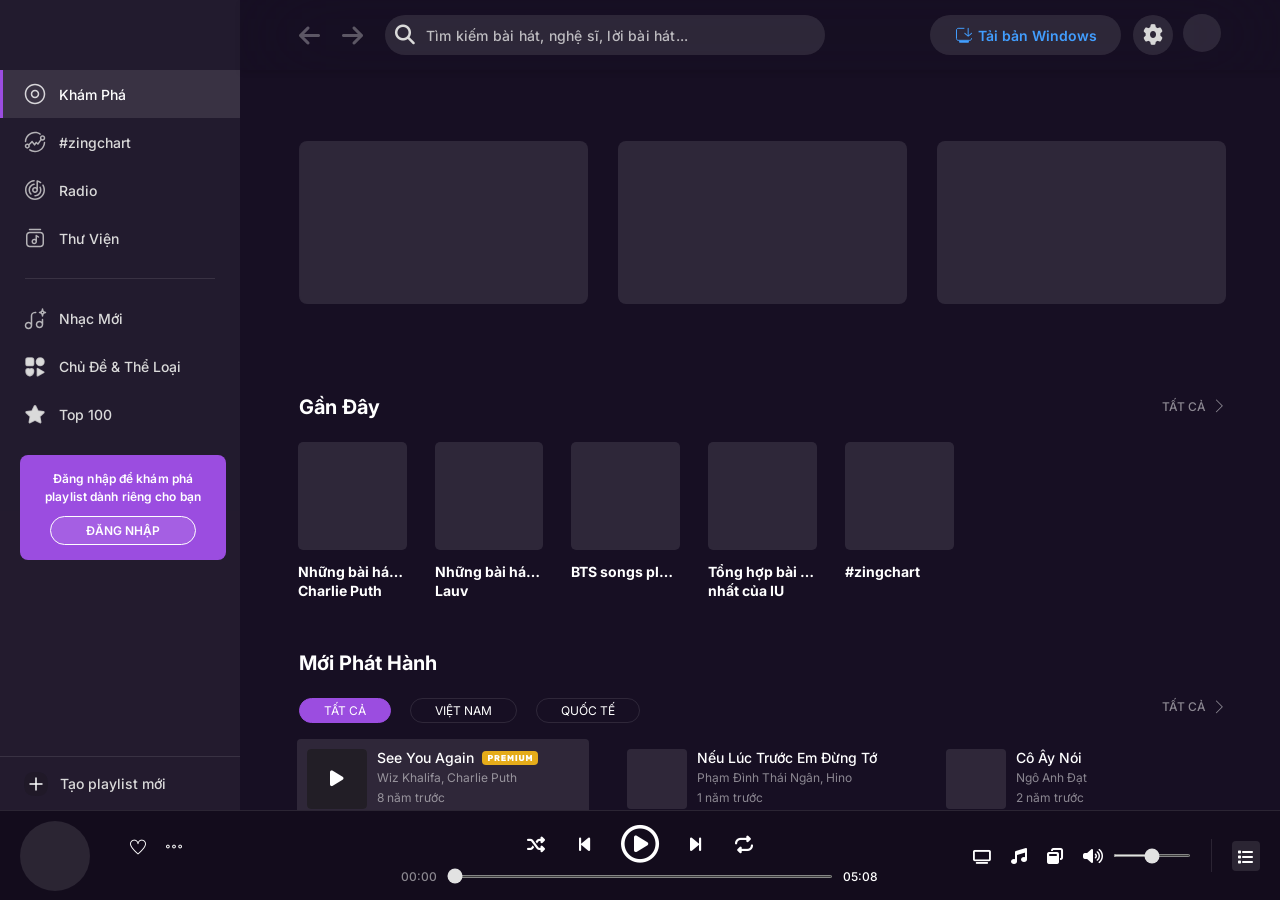
==== commit 5909d021: "new commit" ====
--- a/mp3UI.html
+++ b/mp3UI.html
@@ -323,7 +323,7 @@
                                 <div class="gallery">
                                     <div class="gallery-container" style="height: 241.528px;">
                                         <div class="zm-gallery-prev">
-                                            <button class="nav-btn zm-carousel-control-prev button">
+                                            <button class="nav-btn zm-carousel-control-prev control-prev button">
                                                 <i class="icon ic-go-left">
                                                     <i class="fa-solid fa-chevron-left"></i>
                                                 </i>
@@ -334,7 +334,7 @@
                                                 <a title="" href="#">
                                                     <div class="zm-card-image">
                                                         <figure class="image is-48x48">
-                                                            <img src="https://photo-zmp3.zmdcdn.me/banner/a/b/f/5/abf5cd28b09b292bad61cd275574e280.jpg"
+                                                            <img src="https://photo-zmp3.zmdcdn.me/banner/2/3/3/f/233f0f4123b510ad9583de0d94d3b7a4.jpg"
                                                                 alt="">
                                                         </figure>
                                                     </div>
@@ -350,7 +350,7 @@
                                                 <a title="" href="#">
                                                     <div class="zm-card-image">
                                                         <figure class="image is-48x48">
-                                                            <img src="https://photo-zmp3.zmdcdn.me/banner/0/3/5/a/035a8dfcb0f2601e5b3c2dde519b24b4.jpg"
+                                                            <img src="https://photo-zmp3.zmdcdn.me/banner/7/a/f/5/7af583e5183a39d36fd4eeb9f02d776e.jpg"
                                                                 alt="">
                                                         </figure>
                                                     </div>
@@ -382,7 +382,7 @@
                                                 <a title="" href="#">
                                                     <div class="zm-card-image">
                                                         <figure class="image is-48x48">
-                                                            <img src="https://photo-zmp3.zmdcdn.me/banner/c/7/c/8/c7c8cc5473acb26c9ccf99ca70fb100a.jpg"
+                                                            <img src="https://photo-zmp3.zmdcdn.me/banner/9/c/e/f/9cefbd7bcc0874603873aae5f3bd1ec6.jpg"
                                                                 alt="">
                                                         </figure>
                                                     </div>
@@ -414,7 +414,7 @@
                                                 <a title="" href="#">
                                                     <div class="zm-card-image">
                                                         <figure class="image is-48x48">
-                                                            <img src="https://photo-zmp3.zmdcdn.me/banner/6/4/1/6/6416fbf103418b2006958b7b36a20245.jpg"
+                                                            <img src="https://photo-zmp3.zmdcdn.me/banner/b/5/4/9/b54904a86a1b6f2fc84263400127c680.jpg"
                                                                 alt="">
                                                         </figure>
                                                     </div>
@@ -426,7 +426,7 @@
                                             </div>
                                         </div>
                                         <div class="zm-gallery-next">
-                                            <button class="nav-btn zm-carousel-control-next button">
+                                            <button class="nav-btn zm-carousel-control-next control-next button">
                                                 <i class="icon ic-go-right">
                                                     <i class="fa-solid fa-chevron-right "></i>
                                                 </i>
@@ -458,9 +458,25 @@
                                                                     href="https://zingmp3.vn/playlist/Nhung-Bai-Hat-Hay-Nhat-Cua-Charlie-Puth/ZOUIIC6C.html">
                                                                     <div class="zm-card-image">
                                                                         <figure class="image is-48x48">
-                                                                            <img src="https://i1.sndcdn.com/avatars-ebWszZJWGLhZz8L6-ChfpGw-t500x500.jpg"
+                                                                            <img class="imgs" src="https://i1.sndcdn.com/avatars-ebWszZJWGLhZz8L6-ChfpGw-t500x500.jpg"
                                                                                 alt="">
                                                                         </figure>
+                                                                        <div class="opacity"></div>
+                                                                        <div class="zm-actions-container">
+                                                                            <div class="zm-box zm-actions playist-actions">
+                                                                                <span>
+                                                                                    <button class="nav-btn zm-tooltip-btn is-hover-circle button">
+                                                                                        <i class="icon ic-like fa-regular fa-heart"></i>
+                                                                                    </button>
+                                                                                </span>
+                                                                                <button class="nav-btn action-play button">
+                                                                                    <i class="icon action-play ic-svg-play-circle"></i>
+                                                                                </button>
+                                                                                <button class="nav-btn zm-tooltip-btn is-hover-circle button">
+                                                                                    <i class="icon ic-more ti-more"></i>
+                                                                                </button>
+                                                                            </div>
+                                                                        </div>
                                                                     </div>
                                                                 </a>
                                                             </div>
@@ -493,9 +509,25 @@
                                                                     href="https://zingmp3.vn/playlist/Nhung-Bai-Hat-Hay-Nhat-Cua-Lauv/ZUUO7BB0.html">
                                                                     <div class="zm-card-image">
                                                                         <figure class="image is-48x48">
-                                                                            <img src="https://photo-resize-zmp3.zmdcdn.me/w600_r1x1_webp/images/d/4/9/7/d4978e0dc59038586ebeb96b278614e4.jpg"
+                                                                            <img class="imgs" src="https://photo-resize-zmp3.zmdcdn.me/w600_r1x1_webp/images/d/4/9/7/d4978e0dc59038586ebeb96b278614e4.jpg"
                                                                                 alt="">
                                                                         </figure>
+                                                                        <div class="opacity"></div>
+                                                                        <div class="zm-actions-container">
+                                                                            <div class="zm-box zm-actions playist-actions">
+                                                                                <span>
+                                                                                    <button class="nav-btn zm-tooltip-btn is-hover-circle button">
+                                                                                        <i class="icon ic-like fa-regular fa-heart"></i>
+                                                                                    </button>
+                                                                                </span>
+                                                                                <button class="nav-btn action-play button">
+                                                                                    <i class="icon action-play ic-svg-play-circle"></i>
+                                                                                </button>
+                                                                                <button class="nav-btn zm-tooltip-btn is-hover-circle button">
+                                                                                    <i class="icon ic-more ti-more"></i>
+                                                                                </button>
+                                                                            </div>
+                                                                        </div>
                                                                     </div>
                                                                 </a>
                                                             </div>
@@ -527,9 +559,25 @@
                                                                     href="https://zingmp3.vn/album/Nhung-Bai-Hat-Hay-Nhat-Cua-BTS-BTS/ZOUODF7C.html">
                                                                     <div class="zm-card-image">
                                                                         <figure class="image is-48x48">
-                                                                            <img src="https://photo-resize-zmp3.zmdcdn.me/w320_r1x1_webp/images/0/f/d/a/0fda88573d3a1408c3ea90b7954234f9.jpg"
+                                                                            <img class="imgs" src="https://photo-resize-zmp3.zmdcdn.me/w320_r1x1_webp/images/0/f/d/a/0fda88573d3a1408c3ea90b7954234f9.jpg"
                                                                                 alt="">
                                                                         </figure>
+                                                                        <div class="opacity"></div>
+                                                                        <div class="zm-actions-container">
+                                                                            <div class="zm-box zm-actions playist-actions">
+                                                                                <span>
+                                                                                    <button class="nav-btn zm-tooltip-btn is-hover-circle button">
+                                                                                        <i class="icon ic-like fa-regular fa-heart"></i>
+                                                                                    </button>
+                                                                                </span>
+                                                                                <button class="nav-btn action-play button">
+                                                                                    <i class="icon action-play ic-svg-play-circle"></i>
+                                                                                </button>
+                                                                                <button class="nav-btn zm-tooltip-btn is-hover-circle button">
+                                                                                    <i class="icon ic-more ti-more"></i>
+                                                                                </button>
+                                                                            </div>
+                                                                        </div>
                                                                     </div>
                                                                 </a>
                                                             </div>
@@ -559,9 +607,25 @@
                                                                     href="https://zingmp3.vn/album/Nhung-Bai-Hat-Hay-Nhat-Cua-IU-IU/ZOZAO0W8.html">
                                                                     <div class="zm-card-image">
                                                                         <figure class="image is-48x48">
-                                                                            <img src="https://photo-resize-zmp3.zmdcdn.me/w600_r1x1_webp/cover/9/9/c/d/99cd218e49667fdde5d7155b176e5ada.jpg"
+                                                                            <img class="imgs" src="https://photo-resize-zmp3.zmdcdn.me/w600_r1x1_webp/cover/9/9/c/d/99cd218e49667fdde5d7155b176e5ada.jpg"
                                                                                 alt="">
                                                                         </figure>
+                                                                        <div class="opacity"></div>
+                                                                        <div class="zm-actions-container">
+                                                                            <div class="zm-box zm-actions playist-actions">
+                                                                                <span>
+                                                                                    <button class="nav-btn zm-tooltip-btn is-hover-circle button">
+                                                                                        <i class="icon ic-like fa-regular fa-heart"></i>
+                                                                                    </button>
+                                                                                </span>
+                                                                                <button class="nav-btn action-play button">
+                                                                                    <i class="icon action-play ic-svg-play-circle"></i>
+                                                                                </button>
+                                                                                <button class="nav-btn zm-tooltip-btn is-hover-circle button">
+                                                                                    <i class="icon ic-more ti-more"></i>
+                                                                                </button>
+                                                                            </div>
+                                                                        </div>
                                                                     </div>
                                                                 </a>
                                                             </div>
@@ -593,9 +657,25 @@
                                                                     href="https://zingmp3.vn/album/zingchart-DIMZ-TVk-NH4T-Phat-Ho/ZO68OC68.html">
                                                                     <div class="zm-card-image">
                                                                         <figure class="image is-48x48">
-                                                                            <img src="https://photo-resize-zmp3.zmdcdn.me/w320_r1x1_webp/cover/e/d/2/5/ed251cf560be4747e7737b535c357f07.jpg"
+                                                                            <img class="imgs" src="https://photo-resize-zmp3.zmdcdn.me/w320_r1x1_webp/cover/e/d/2/5/ed251cf560be4747e7737b535c357f07.jpg"
                                                                                 alt="">
                                                                         </figure>
+                                                                        <div class="opacity"></div>
+                                                                        <div class="zm-actions-container">
+                                                                            <div class="zm-box zm-actions playist-actions">
+                                                                                <span>
+                                                                                    <button class="nav-btn zm-tooltip-btn is-hover-circle button">
+                                                                                        <i class="icon ic-like fa-regular fa-heart"></i>
+                                                                                    </button>
+                                                                                </span>
+                                                                                <button class="nav-btn action-play button">
+                                                                                    <i class="icon action-play ic-svg-play-circle"></i>
+                                                                                </button>
+                                                                                <button class="nav-btn zm-tooltip-btn is-hover-circle button">
+                                                                                    <i class="icon ic-more ti-more"></i>
+                                                                                </button>
+                                                                            </div>
+                                                                        </div>
                                                                     </div>
                                                                 </a>
                                                             </div>
@@ -634,27 +714,37 @@
                                     </a>
                                 </h3>
                                 <div class="genre-select">
-                                    <button class="nav-btn active button" tabindex="0">Tất cả</button>
-                                    <button class="nav-btn button" tabindex="0">Việt Nam</button>
-                                    <button class="nav-btn button" tabindex="0">Quốc tế</button>
+                                    <button class="tablinks nav-btn button active" onclick="openMusicList(event, 'Tất cả')" id="defaultOpen" tabindex="0">Tất cả</button>
+                                    <button class="tablinks nav-btn button" onclick="openMusicList(event, 'Việt Nam')" tabindex="0">Việt Nam</button>
+                                    <button class="tablinks nav-btn button" onclick="openMusicList(event, 'Quốc tế')" tabindex="0">Quốc tế</button>
                                 </div>
-                                <div class="columns is-multiline">
+                                <div class="tabcontent columns is-multiline" id="Tất cả">
                                     <div
                                         class="column mar-b-0 is-fullhd-4 is-widescreen-4 is-desktop-4 is-touch-6 is-tablet-6">
                                         <div class="list">
-                                            <div class="list-item hide-right media-item hide-right full-left">
+                                            <div class="list-item hide-right media-item hide-right active full-left is-vip">
                                                 <div class="media">
                                                     <div class="media-left">
                                                         <div class="song-thumb">
                                                             <figure class="image is-60x60" title="">
-                                                                <img src="" alt="">
+                                                                <img src="https://photo-resize-zmp3.zmdcdn.me/w94_r1x1_webp/avatars/e/6/e6315a53da3054a2a4587b532d06933c_1425035895.jpg"
+                                                                    alt="">
                                                             </figure>
                                                             <div class="opacity"></div>
                                                             <div class="zm-actions-container">
                                                                 <div class="zm-box zm-actions">
-                                                                    <button class="nav-btn zm-tooltip-btn animation-like is-hidden active is-hover-circle button"></button>
-                                                                    <button class="nav-btn action-play button"></button>
-                                                                    <button class="nav-btn zm-tooltip-btn is-hidden is-hover-circle button"></button>
+                                                                    <button
+                                                                        class="nav-btn zm-tooltip-btn animation-like is-hidden active is-hover-circle button">
+                                                                        <i class="icon ic-like"></i>
+                                                                        <i class="icon ic-like-full"></i>
+                                                                    </button>
+                                                                    <button class="nav-btn action-play button">
+                                                                        <i class="icon action-play ic-play fa-solid fa-play"></i>
+                                                                    </button>
+                                                                    <button
+                                                                        class="nav-btn zm-tooltip-btn is-hidden is-hover-circle button">
+                                                                        <i class="icon ic-more"></i>
+                                                                    </button>
                                                                 </div>
                                                             </div>
                                                         </div>
@@ -663,23 +753,73 @@
                                                                 <span class="item-title title">
                                                                     <span>
                                                                         <span>
-                                                                            <span>Tên bài hát</span>
-                                                                        </span>
-                                                                        <span style="position: fixed; visibility: hidden; top: 0; left: 0;"></span>
+                                                                            <span>See You Again</span>
+                                                                        </span>
+                                                                        <span
+                                                                            style="position: fixed; visibility: hidden; top: 0; left: 0;"></span>
                                                                     </span>
+                                                                    <i class="icon" style="flex-shrink: 0; margin-left: 8px;">
+                                                                        <svg width="56" height="14" viewBox="0 0 56 14" fill="none">
+                                                                            <rect width="56" height="14" rx="4" fill="#e5ac1a"></rect>
+                                                                            <g clip-path="url(#clip0_3541_3928)">
+                                                                                <path d="M9.89231 4.22549C9.54389 4.07843 9.12579 4 8.64796 4H6.3086C6.219 4 6.14932 4.02941 6.08959 4.08824C6.02986 4.14706 6 4.21569 6 4.30392V9.68627C6 9.77451 6.02986 9.85294 6.08959 9.90196C6.14932 9.96078 6.219 9.9902 6.3086 9.9902H7.43348C7.52308 9.9902 7.60271 9.96078 7.65249 9.91177C7.72217 9.85294 7.75204 9.77451 7.75204 9.68627V7.97059H8.64796C9.12579 7.97059 9.53394 7.90196 9.89231 7.76471C10.2507 7.62745 10.5394 7.40196 10.7385 7.11765C10.9475 6.82353 11.0471 6.45098 11.0471 6.0098C11.0471 5.56863 10.9475 5.18627 10.7385 4.88235C10.5394 4.58824 10.2507 4.36275 9.89231 4.21569V4.22549ZM9.29502 6C9.29502 6.21569 9.23529 6.37255 9.11584 6.48039C8.99638 6.58824 8.82715 6.63725 8.6181 6.63725H7.74208V5.35294H8.6181C8.86697 5.35294 9.04615 5.41176 9.1457 5.52941C9.2552 5.65686 9.30498 5.80392 9.30498 6H9.29502Z" fill="#FEFFFF"></path>
+                                                                                <path d="M16.5818 7.63725C16.8606 7.4902 17.0995 7.29412 17.2787 7.03922C17.4877 6.7549 17.5873 6.40196 17.5873 5.9902C17.5873 5.36275 17.3583 4.86275 16.9203 4.51961C16.4922 4.17647 15.895 4 15.1583 4H12.8787C12.7891 4 12.7194 4.02941 12.6597 4.08824C12.5999 4.14706 12.5701 4.21569 12.5701 4.30392V9.68627C12.5701 9.77451 12.5999 9.85294 12.6597 9.90196C12.7194 9.96078 12.7891 9.9902 12.8787 9.9902H13.9538C14.0434 9.9902 14.123 9.96078 14.1728 9.90196C14.2325 9.84314 14.2624 9.77451 14.2624 9.68627V7.94118H14.9592L15.885 9.70588C15.9149 9.7549 15.9547 9.81373 16.0144 9.88235C16.0841 9.95098 16.1836 9.9902 16.323 9.9902H17.428C17.5076 9.9902 17.5674 9.96078 17.6271 9.91177C17.6868 9.85294 17.7167 9.78431 17.7167 9.71569C17.7167 9.67647 17.7067 9.62745 17.6769 9.57843L16.5719 7.62745L16.5818 7.63725ZM15.8352 5.97059C15.8352 6.16667 15.7755 6.31373 15.666 6.42157C15.5565 6.52941 15.3873 6.58824 15.1483 6.58824H14.2823V5.35294H15.1483C15.3873 5.35294 15.5664 5.41176 15.666 5.51961C15.7755 5.63725 15.8352 5.78431 15.8352 5.97059Z" fill="#FEFFFF"></path>
+                                                                                <path d="M23.5801 8.60784H20.9421V7.64706H23.3312C23.4208 7.64706 23.5005 7.61765 23.5602 7.55882C23.6199 7.5 23.6398 7.42157 23.6398 7.34314V6.61765C23.6398 6.52941 23.61 6.46078 23.5602 6.40196C23.5005 6.33333 23.4208 6.30392 23.3312 6.30392H20.9421V5.38235H23.5104C23.6 5.38235 23.6697 5.35294 23.7294 5.29412C23.7892 5.23529 23.819 5.16667 23.819 5.07843V4.30392C23.819 4.21569 23.7892 4.14706 23.7294 4.08824C23.6697 4.02941 23.6 4 23.5104 4H19.6082C19.5186 4 19.4489 4.02941 19.3892 4.08824C19.3294 4.14706 19.2996 4.21569 19.2996 4.30392V9.68627C19.2996 9.77451 19.3294 9.85294 19.3892 9.90196C19.4489 9.96078 19.5186 9.9902 19.6082 9.9902H23.5801C23.6697 9.9902 23.7394 9.96078 23.7991 9.90196C23.8588 9.84314 23.8887 9.77451 23.8887 9.68627V8.91177C23.8887 8.82353 23.8588 8.7549 23.7991 8.69608C23.7394 8.63725 23.6697 8.60784 23.5801 8.60784Z" fill="#FEFFFF"></path>
+                                                                                <path d="M31.2054 4H30.3095C30.19 4 30.0904 4.03922 30.0208 4.10784C29.9809 4.15686 29.9411 4.19608 29.9212 4.23529L28.5375 6.69608L27.1638 4.2451C27.1638 4.2451 27.104 4.15686 27.0542 4.10784C26.9945 4.03922 26.895 4 26.7755 4H25.8696C25.79 4 25.7203 4.02941 25.6506 4.08824C25.5909 4.14706 25.561 4.21569 25.561 4.30392V9.68627C25.561 9.77451 25.5909 9.85294 25.6506 9.91177C25.7104 9.97059 25.79 9.9902 25.8696 9.9902H26.8751C26.9647 9.9902 27.0443 9.96078 27.0941 9.90196C27.1538 9.84314 27.1837 9.77451 27.1837 9.68627V6.97059L27.9402 8.36274C27.9701 8.42157 28.0199 8.48039 28.0696 8.51961C28.1294 8.57843 28.219 8.59804 28.3185 8.59804H28.7565C28.8561 8.59804 28.9457 8.56863 29.0054 8.51961C29.0651 8.47059 29.1049 8.41176 29.1248 8.36274L29.8814 6.97059V9.68627C29.8814 9.77451 29.9113 9.85294 29.971 9.91177C30.0307 9.97059 30.1104 9.9902 30.1999 9.9902H31.1954C31.285 9.9902 31.3647 9.96078 31.4144 9.91177C31.4841 9.85294 31.514 9.77451 31.514 9.68627V4.30392C31.514 4.21569 31.4841 4.13725 31.4144 4.08824C31.3547 4.02941 31.285 4 31.1954 4H31.2054Z" fill="#FEFFFF"></path>
+                                                                                <path d="M34.8488 4H33.7239C33.6343 4 33.5546 4.02941 33.5049 4.08824C33.4451 4.14706 33.4153 4.21569 33.4153 4.30392V9.68627C33.4153 9.77451 33.4451 9.85294 33.5049 9.90196C33.5646 9.96078 33.6343 9.9902 33.7239 9.9902H34.8488C34.9384 9.9902 35.018 9.96078 35.0678 9.90196C35.1275 9.84314 35.1574 9.77451 35.1574 9.68627V4.30392C35.1574 4.21569 35.1275 4.14706 35.0678 4.08824C35.008 4.02941 34.9384 4 34.8488 4Z" fill="#feffff"></path>
+                                                                                <path d="M41.8969 4H40.8118C40.7322 4 40.6625 4.02941 40.5928 4.08824C40.5331 4.14706 40.5032 4.21569 40.5032 4.30392V7.62745C40.5032 7.95098 40.4236 8.19608 40.2643 8.36274C40.105 8.51961 39.896 8.59804 39.6073 8.59804C39.3186 8.59804 39.0896 8.51961 38.9403 8.36274C38.781 8.20588 38.7114 7.95098 38.7114 7.62745V4.30392C38.7114 4.21569 38.6815 4.14706 38.6218 4.08824C38.562 4.02941 38.4923 4 38.4028 4H37.3276C37.238 4 37.1584 4.02941 37.1086 4.08824C37.0489 4.14706 37.019 4.21569 37.019 4.30392V7.63725C37.019 8.16667 37.1285 8.61765 37.3376 8.97059C37.5566 9.31373 37.8652 9.57843 38.2534 9.7549C38.6417 9.92157 39.0996 10 39.6172 10C40.1349 10 40.5928 9.92157 40.981 9.7549C41.3693 9.58824 41.6779 9.32353 41.8969 8.97059C42.1159 8.61765 42.2154 8.16667 42.2154 7.63725V4.30392C42.2154 4.21569 42.1856 4.13725 42.1159 4.08824C42.0561 4.02941 41.9865 4 41.9068 4H41.8969Z" fill="#FEFFFF"></path>
+                                                                                <path d="M49.9005 4.08824C49.8407 4.02941 49.771 4 49.6815 4H48.7855C48.6561 4 48.5665 4.03922 48.5068 4.10784C48.457 4.15686 48.4272 4.19608 48.4072 4.23529L47.0235 6.69608L45.6398 4.2451C45.6398 4.2451 45.5801 4.15686 45.5303 4.10784C45.4706 4.03922 45.371 4 45.2516 4H44.3457C44.2661 4 44.1864 4.02941 44.1267 4.08824C44.067 4.14706 44.0371 4.21569 44.0371 4.30392V9.68627C44.0371 9.77451 44.067 9.85294 44.1267 9.91177C44.1864 9.97059 44.2661 9.9902 44.3457 9.9902H45.3511C45.4407 9.9902 45.5204 9.96078 45.5701 9.90196C45.6299 9.84314 45.6597 9.77451 45.6597 9.68627V6.97059L46.4163 8.36274C46.4462 8.42157 46.4959 8.48039 46.5457 8.51961C46.6054 8.57843 46.695 8.59804 46.7946 8.59804H47.2326C47.3321 8.59804 47.4217 8.56863 47.4815 8.51961C47.5412 8.47059 47.581 8.41176 47.6009 8.36274L48.3575 6.97059V9.68627C48.3575 9.77451 48.3873 9.85294 48.4471 9.91177C48.5068 9.97059 48.5864 9.9902 48.676 9.9902H49.6715C49.7611 9.9902 49.8407 9.96078 49.8905 9.91177C49.9602 9.85294 49.99 9.77451 49.99 9.68627V4.30392C49.99 4.21569 49.9602 4.13725 49.8905 4.08824H49.9005Z" fill="#FEFFFF"></path>
+                                                                            </g>
+                                                                        </svg>
+                                                                    </i>
                                                                 </span>
                                                             </div>
                                                             <h3 class="is-one-line is-truncate subtitle">
-                                                                <a class="is-ghost" href="#"></a>
+                                                                <a class="is-ghost" href="#">Wiz Khalifa</a>,
+                                                                <a class="is-ghost" href="#">Charlie Puth</a>
                                                             </h3>
                                                             <div class="time-release">
-                                                                <span>Hôm qua</span>
+                                                                <span>8 năm trước</span>
                                                             </div>
                                                         </div>
                                                     </div>
                                                     <div class="media-right">
-                                                        <div class="hover-items"></div>
-                                                        <div class="action-items"></div>
+                                                        <div class="hover-items">
+                                                            <div class="level">
+                                                                <div class="level-item"></div>
+                                                                <div class="level-item">
+                                                                    <button
+                                                                        class="nav-btn zm-tooltip-btn is-hover-circle button">
+                                                                        <i class="icon ic-karaoke"></i>
+                                                                    </button>
+                                                                </div>
+                                                                <div class="level-item">
+                                                                    <button
+                                                                        class="nav-btn zm-tooltip-btn animation-like undefined active is-hover-circle button">
+                                                                        <i class="icon ic-like"></i>
+                                                                        <i class="icon ic-like-full"></i>
+                                                                    </button>
+                                                                </div>
+                                                                <div class="level-item">
+                                                                    <button
+                                                                        class="nav-btn zm-tooltip-btn is-hover-circle button">
+                                                                        <i class="icon ic-more"></i>
+                                                                    </button>
+                                                                </div>
+                                                            </div>
+                                                        </div>
+                                                        <div class="action-items">
+                                                            <div class="level">
+                                                                <div class="level-item">
+                                                                    <button
+                                                                        class="nav-btn zm-tooltip-btn animation-like undefined active is-hover-circle button">
+                                                                        <i class="icon ic-like"></i>
+                                                                        <i class="icon ic-like-full"></i>
+                                                                    </button>
+                                                                </div>
+                                                                <div class="level-item duration"></div>
+                                                            </div>
+                                                        </div>
                                                     </div>
                                                 </div>
                                             </div>
@@ -688,14 +828,24 @@
                                                     <div class="media-left">
                                                         <div class="song-thumb">
                                                             <figure class="image is-60x60" title="">
-                                                                <img src="" alt="">
+                                                                <img src="https://photo-resize-zmp3.zmdcdn.me/w94_r1x1_webp/banner/7/6/b/7/76b7731638db8c6bd3d626319bf77a65.jpg"
+                                                                    alt="">
                                                             </figure>
                                                             <div class="opacity"></div>
                                                             <div class="zm-actions-container">
                                                                 <div class="zm-box zm-actions">
-                                                                    <button class="nav-btn zm-tooltip-btn animation-like is-hidden active is-hover-circle button"></button>
-                                                                    <button class="nav-btn action-play button"></button>
-                                                                    <button class="nav-btn zm-tooltip-btn is-hidden is-hover-circle button"></button>
+                                                                    <button
+                                                                        class="nav-btn zm-tooltip-btn animation-like is-hidden active is-hover-circle button">
+                                                                        <i class="icon ic-like"></i>
+                                                                        <i class="icon ic-like-full"></i>
+                                                                    </button>
+                                                                    <button class="nav-btn action-play button">
+                                                                        <i class="icon action-play ic-play fa-solid fa-play"></i>
+                                                                    </button>
+                                                                    <button
+                                                                        class="nav-btn zm-tooltip-btn is-hidden is-hover-circle button">
+                                                                        <i class="icon ic-more"></i>
+                                                                    </button>
                                                                 </div>
                                                             </div>
                                                         </div>
@@ -704,23 +854,58 @@
                                                                 <span class="item-title title">
                                                                     <span>
                                                                         <span>
-                                                                            <span>Tên bài hát</span>
-                                                                        </span>
-                                                                        <span style="position: fixed; visibility: hidden; top: 0; left: 0;"></span>
+                                                                            <span>Thuyền Không Đợi Bến</span>
+                                                                        </span>
+                                                                        <span
+                                                                            style="position: fixed; visibility: hidden; top: 0; left: 0;"></span>
                                                                     </span>
                                                                 </span>
                                                             </div>
                                                             <h3 class="is-one-line is-truncate subtitle">
-                                                                <a class="is-ghost" href="#"></a>
+                                                                <a class="is-ghost" href="#">Hương Ly</a>
                                                             </h3>
                                                             <div class="time-release">
-                                                                <span>Hôm qua</span>
+                                                                <span>2 ngày trước</span>
                                                             </div>
                                                         </div>
                                                     </div>
                                                     <div class="media-right">
-                                                        <div class="hover-items"></div>
-                                                        <div class="action-items"></div>
+                                                        <div class="hover-items">
+                                                            <div class="level">
+                                                                <div class="level-item"></div>
+                                                                <div class="level-item">
+                                                                    <button
+                                                                        class="nav-btn zm-tooltip-btn is-hover-circle button">
+                                                                        <i class="icon ic-karaoke"></i>
+                                                                    </button>
+                                                                </div>
+                                                                <div class="level-item">
+                                                                    <button
+                                                                        class="nav-btn zm-tooltip-btn animation-like undefined active is-hover-circle button">
+                                                                        <i class="icon ic-like"></i>
+                                                                        <i class="icon ic-like-full"></i>
+                                                                    </button>
+                                                                </div>
+                                                                <div class="level-item">
+                                                                    <button
+                                                                        class="nav-btn zm-tooltip-btn is-hover-circle button">
+                                                                        <i class="icon ic-more"></i>
+                                                                    </button>
+                                                                </div>
+                                                            </div>
+                                                        </div>
+                                                        <div class="action-items">
+                                                            <div class="level">
+                                                                <div class="level-item">
+                                                                    <button
+                                                                        class="nav-btn zm-tooltip-btn animation-like undefined active is-hover-circle button">
+                                                                        <i class="icon ic-like"></i>
+                                                                        <i class="icon ic-like-full"></i>
+                                                                    </button>
+                                                                </div>
+                                                                <div class="level-item duration"></div>
+                                                            </div>
+                                                        </div>
                                                     </div>
                                                 </div>
                                             </div>
@@ -729,14 +914,24 @@
                                                     <div class="media-left">
                                                         <div class="song-thumb">
                                                             <figure class="image is-60x60" title="">
-                                                                <img src="" alt="">
+                                                                <img src="https://photo-resize-zmp3.zmdcdn.me/w94_r1x1_webp/cover/7/4/6/8/7468cda9226c9caa61730a7fe07151f3.jpg"
+                                                                    alt="">
                                                             </figure>
                                                             <div class="opacity"></div>
                                                             <div class="zm-actions-container">
                                                                 <div class="zm-box zm-actions">
-                                                                    <button class="nav-btn zm-tooltip-btn animation-like is-hidden active is-hover-circle button"></button>
-                                                                    <button class="nav-btn action-play button"></button>
-                                                                    <button class="nav-btn zm-tooltip-btn is-hidden is-hover-circle button"></button>
+                                                                    <button
+                                                                        class="nav-btn zm-tooltip-btn animation-like is-hidden active is-hover-circle button">
+                                                                        <i class="icon ic-like"></i>
+                                                                        <i class="icon ic-like-full"></i>
+                                                                    </button>
+                                                                    <button class="nav-btn action-play button">
+                                                                        <i class="icon action-play ic-play fa-solid fa-play"></i>
+                                                                    </button>
+                                                                    <button
+                                                                        class="nav-btn zm-tooltip-btn is-hidden is-hover-circle button">
+                                                                        <i class="icon ic-more"></i>
+                                                                    </button>
                                                                 </div>
                                                             </div>
                                                         </div>
@@ -745,23 +940,58 @@
                                                                 <span class="item-title title">
                                                                     <span>
                                                                         <span>
-                                                                            <span>Tên bài hát</span>
-                                                                        </span>
-                                                                        <span style="position: fixed; visibility: hidden; top: 0; left: 0;"></span>
+                                                                            <span>Yêu Nhau Nhé Bạn Thân</span>
+                                                                        </span>
+                                                                        <span
+                                                                            style="position: fixed; visibility: hidden; top: 0; left: 0;"></span>
                                                                     </span>
                                                                 </span>
                                                             </div>
                                                             <h3 class="is-one-line is-truncate subtitle">
-                                                                <a class="is-ghost" href="#"></a>
+                                                                <a class="is-ghost" href="#">Phạm Đình Thái Ngân</a>
                                                             </h3>
                                                             <div class="time-release">
-                                                                <span>Hôm qua</span>
+                                                                <span>3 năm trước</span>
                                                             </div>
                                                         </div>
                                                     </div>
                                                     <div class="media-right">
-                                                        <div class="hover-items"></div>
-                                                        <div class="action-items"></div>
+                                                        <div class="hover-items">
+                                                            <div class="level">
+                                                                <div class="level-item"></div>
+                                                                <div class="level-item">
+                                                                    <button
+                                                                        class="nav-btn zm-tooltip-btn is-hover-circle button">
+                                                                        <i class="icon ic-karaoke"></i>
+                                                                    </button>
+                                                                </div>
+                                                                <div class="level-item">
+                                                                    <button
+                                                                        class="nav-btn zm-tooltip-btn animation-like undefined active is-hover-circle button">
+                                                                        <i class="icon ic-like"></i>
+                                                                        <i class="icon ic-like-full"></i>
+                                                                    </button>
+                                                                </div>
+                                                                <div class="level-item">
+                                                                    <button
+                                                                        class="nav-btn zm-tooltip-btn is-hover-circle button">
+                                                                        <i class="icon ic-more"></i>
+                                                                    </button>
+                                                                </div>
+                                                            </div>
+                                                        </div>
+                                                        <div class="action-items">
+                                                            <div class="level">
+                                                                <div class="level-item">
+                                                                    <button
+                                                                        class="nav-btn zm-tooltip-btn animation-like undefined active is-hover-circle button">
+                                                                        <i class="icon ic-like"></i>
+                                                                        <i class="icon ic-like-full"></i>
+                                                                    </button>
+                                                                </div>
+                                                                <div class="level-item duration"></div>
+                                                            </div>
+                                                        </div>
                                                     </div>
                                                 </div>
                                             </div>
@@ -770,14 +1000,24 @@
                                                     <div class="media-left">
                                                         <div class="song-thumb">
                                                             <figure class="image is-60x60" title="">
-                                                                <img src="" alt="">
+                                                                <img src="https://photo-resize-zmp3.zmdcdn.me/w94_r1x1_webp/cover/a/4/3/e/a43e2f55c5699c55e34703b8dc6aad3c.jpg"
+                                                                    alt="">
                                                             </figure>
                                                             <div class="opacity"></div>
                                                             <div class="zm-actions-container">
                                                                 <div class="zm-box zm-actions">
-                                                                    <button class="nav-btn zm-tooltip-btn animation-like is-hidden active is-hover-circle button"></button>
-                                                                    <button class="nav-btn action-play button"></button>
-                                                                    <button class="nav-btn zm-tooltip-btn is-hidden is-hover-circle button"></button>
+                                                                    <button
+                                                                        class="nav-btn zm-tooltip-btn animation-like is-hidden active is-hover-circle button">
+                                                                        <i class="icon ic-like"></i>
+                                                                        <i class="icon ic-like-full"></i>
+                                                                    </button>
+                                                                    <button class="nav-btn action-play button">
+                                                                        <i class="icon action-play ic-play fa-solid fa-play"></i>
+                                                                    </button>
+                                                                    <button
+                                                                        class="nav-btn zm-tooltip-btn is-hidden is-hover-circle button">
+                                                                        <i class="icon ic-more"></i>
+                                                                    </button>
                                                                 </div>
                                                             </div>
                                                         </div>
@@ -786,23 +1026,58 @@
                                                                 <span class="item-title title">
                                                                     <span>
                                                                         <span>
-                                                                            <span>Tên bài hát</span>
-                                                                        </span>
-                                                                        <span style="position: fixed; visibility: hidden; top: 0; left: 0;"></span>
+                                                                            <span>Tay Nắm Tay Rời</span>
+                                                                        </span>
+                                                                        <span
+                                                                            style="position: fixed; visibility: hidden; top: 0; left: 0;"></span>
                                                                     </span>
                                                                 </span>
                                                             </div>
                                                             <h3 class="is-one-line is-truncate subtitle">
-                                                                <a class="is-ghost" href="#"></a>
+                                                                <a class="is-ghost" href="#">Phạm Đình Thái Ngân</a>
                                                             </h3>
                                                             <div class="time-release">
-                                                                <span>Hôm qua</span>
+                                                                <span>2 năm trước</span>
                                                             </div>
                                                         </div>
                                                     </div>
                                                     <div class="media-right">
-                                                        <div class="hover-items"></div>
-                                                        <div class="action-items"></div>
+                                                        <div class="hover-items">
+                                                            <div class="level">
+                                                                <div class="level-item"></div>
+                                                                <div class="level-item">
+                                                                    <button
+                                                                        class="nav-btn zm-tooltip-btn is-hover-circle button">
+                                                                        <i class="icon ic-karaoke"></i>
+                                                                    </button>
+                                                                </div>
+                                                                <div class="level-item">
+                                                                    <button
+                                                                        class="nav-btn zm-tooltip-btn animation-like undefined active is-hover-circle button">
+                                                                        <i class="icon ic-like"></i>
+                                                                        <i class="icon ic-like-full"></i>
+                                                                    </button>
+                                                                </div>
+                                                                <div class="level-item">
+                                                                    <button
+                                                                        class="nav-btn zm-tooltip-btn is-hover-circle button">
+                                                                        <i class="icon ic-more"></i>
+                                                                    </button>
+                                                                </div>
+                                                            </div>
+                                                        </div>
+                                                        <div class="action-items">
+                                                            <div class="level">
+                                                                <div class="level-item">
+                                                                    <button
+                                                                        class="nav-btn zm-tooltip-btn animation-like undefined active is-hover-circle button">
+                                                                        <i class="icon ic-like"></i>
+                                                                        <i class="icon ic-like-full"></i>
+                                                                    </button>
+                                                                </div>
+                                                                <div class="level-item duration"></div>
+                                                            </div>
+                                                        </div>
                                                     </div>
                                                 </div>
                                             </div>
@@ -816,14 +1091,24 @@
                                                     <div class="media-left">
                                                         <div class="song-thumb">
                                                             <figure class="image is-60x60" title="">
-                                                                <img src="" alt="">
+                                                                <img src="https://photo-resize-zmp3.zmdcdn.me/w94_r1x1_webp/cover/9/4/d/1/94d1b9b64bb6aad4d9f05c04efc1e5bd.jpg"
+                                                                    alt="">
                                                             </figure>
                                                             <div class="opacity"></div>
                                                             <div class="zm-actions-container">
                                                                 <div class="zm-box zm-actions">
-                                                                    <button class="nav-btn zm-tooltip-btn animation-like is-hidden active is-hover-circle button"></button>
-                                                                    <button class="nav-btn action-play button"></button>
-                                                                    <button class="nav-btn zm-tooltip-btn is-hidden is-hover-circle button"></button>
+                                                                    <button
+                                                                        class="nav-btn zm-tooltip-btn animation-like is-hidden active is-hover-circle button">
+                                                                        <i class="icon ic-like"></i>
+                                                                        <i class="icon ic-like-full"></i>
+                                                                    </button>
+                                                                    <button class="nav-btn action-play button">
+                                                                        <i class="icon action-play ic-play fa-solid fa-play"></i>
+                                                                    </button>
+                                                                    <button
+                                                                        class="nav-btn zm-tooltip-btn is-hidden is-hover-circle button">
+                                                                        <i class="icon ic-more"></i>
+                                                                    </button>
                                                                 </div>
                                                             </div>
                                                         </div>
@@ -832,23 +1117,59 @@
                                                                 <span class="item-title title">
                                                                     <span>
                                                                         <span>
-                                                                            <span>Tên bài hát</span>
-                                                                        </span>
-                                                                        <span style="position: fixed; visibility: hidden; top: 0; left: 0;"></span>
+                                                                            <span>Nếu Lúc Trước Em Đừng Tới</span>
+                                                                        </span>
+                                                                        <span
+                                                                            style="position: fixed; visibility: hidden; top: 0; left: 0;"></span>
                                                                     </span>
                                                                 </span>
                                                             </div>
                                                             <h3 class="is-one-line is-truncate subtitle">
-                                                                <a class="is-ghost" href="#"></a>
+                                                                <a class="is-ghost" href="#">Phạm Đình Thái Ngân</a>,
+                                                                <a class="is-ghost" href="#">Hino</a>
                                                             </h3>
                                                             <div class="time-release">
-                                                                <span>Hôm qua</span>
+                                                                <span>1 năm trước</span>
                                                             </div>
                                                         </div>
                                                     </div>
                                                     <div class="media-right">
-                                                        <div class="hover-items"></div>
-                                                        <div class="action-items"></div>
+                                                        <div class="hover-items">
+                                                            <div class="level">
+                                                                <div class="level-item"></div>
+                                                                <div class="level-item">
+                                                                    <button
+                                                                        class="nav-btn zm-tooltip-btn is-hover-circle button">
+                                                                        <i class="icon ic-karaoke"></i>
+                                                                    </button>
+                                                                </div>
+                                                                <div class="level-item">
+                                                                    <button
+                                                                        class="nav-btn zm-tooltip-btn animation-like undefined active is-hover-circle button">
+                                                                        <i class="icon ic-like"></i>
+                                                                        <i class="icon ic-like-full"></i>
+                                                                    </button>
+                                                                </div>
+                                                                <div class="level-item">
+                                                                    <button
+                                                                        class="nav-btn zm-tooltip-btn is-hover-circle button">
+                                                                        <i class="icon ic-more"></i>
+                                                                    </button>
+                                                                </div>
+                                                            </div>
+                                                        </div>
+                                                        <div class="action-items">
+                                                            <div class="level">
+                                                                <div class="level-item">
+                                                                    <button
+                                                                        class="nav-btn zm-tooltip-btn animation-like undefined active is-hover-circle button">
+                                                                        <i class="icon ic-like"></i>
+                                                                        <i class="icon ic-like-full"></i>
+                                                                    </button>
+                                                                </div>
+                                                                <div class="level-item duration"></div>
+                                                            </div>
+                                                        </div>
                                                     </div>
                                                 </div>
                                             </div>
@@ -857,14 +1178,24 @@
                                                     <div class="media-left">
                                                         <div class="song-thumb">
                                                             <figure class="image is-60x60" title="">
-                                                                <img src="" alt="">
+                                                                <img src="https://photo-resize-zmp3.zmdcdn.me/w94_r1x1_webp/cover/c/6/1/7/c617977bfbaba706c2ddebe9c6b5df23.jpg"
+                                                                    alt="">
                                                             </figure>
                                                             <div class="opacity"></div>
                                                             <div class="zm-actions-container">
                                                                 <div class="zm-box zm-actions">
-                                                                    <button class="nav-btn zm-tooltip-btn animation-like is-hidden active is-hover-circle button"></button>
-                                                                    <button class="nav-btn action-play button"></button>
-                                                                    <button class="nav-btn zm-tooltip-btn is-hidden is-hover-circle button"></button>
+                                                                    <button
+                                                                        class="nav-btn zm-tooltip-btn animation-like is-hidden active is-hover-circle button">
+                                                                        <i class="icon ic-like"></i>
+                                                                        <i class="icon ic-like-full"></i>
+                                                                    </button>
+                                                                    <button class="nav-btn action-play button">
+                                                                        <i class="icon action-play ic-play fa-solid fa-play"></i>
+                                                                    </button>
+                                                                    <button
+                                                                        class="nav-btn zm-tooltip-btn is-hidden is-hover-circle button">
+                                                                        <i class="icon ic-more"></i>
+                                                                    </button>
                                                                 </div>
                                                             </div>
                                                         </div>
@@ -873,23 +1204,58 @@
                                                                 <span class="item-title title">
                                                                     <span>
                                                                         <span>
-                                                                            <span>Tên bài hát</span>
-                                                                        </span>
-                                                                        <span style="position: fixed; visibility: hidden; top: 0; left: 0;"></span>
+                                                                            <span>Hoa Cỏ Lau</span>
+                                                                        </span>
+                                                                        <span
+                                                                            style="position: fixed; visibility: hidden; top: 0; left: 0;"></span>
                                                                     </span>
                                                                 </span>
                                                             </div>
                                                             <h3 class="is-one-line is-truncate subtitle">
-                                                                <a class="is-ghost" href="#"></a>
+                                                                <a class="is-ghost" href="#">Phong Max</a>
                                                             </h3>
                                                             <div class="time-release">
-                                                                <span>Hôm qua</span>
+                                                                <span>4 tháng trước</span>
                                                             </div>
                                                         </div>
                                                     </div>
                                                     <div class="media-right">
-                                                        <div class="hover-items"></div>
-                                                        <div class="action-items"></div>
+                                                        <div class="hover-items">
+                                                            <div class="level">
+                                                                <div class="level-item"></div>
+                                                                <div class="level-item">
+                                                                    <button
+                                                                        class="nav-btn zm-tooltip-btn is-hover-circle button">
+                                                                        <i class="icon ic-karaoke"></i>
+                                                                    </button>
+                                                                </div>
+                                                                <div class="level-item">
+                                                                    <button
+                                                                        class="nav-btn zm-tooltip-btn animation-like undefined active is-hover-circle button">
+                                                                        <i class="icon ic-like"></i>
+                                                                        <i class="icon ic-like-full"></i>
+                                                                    </button>
+                                                                </div>
+                                                                <div class="level-item">
+                                                                    <button
+                                                                        class="nav-btn zm-tooltip-btn is-hover-circle button">
+                                                                        <i class="icon ic-more"></i>
+                                                                    </button>
+                                                                </div>
+                                                            </div>
+                                                        </div>
+                                                        <div class="action-items">
+                                                            <div class="level">
+                                                                <div class="level-item">
+                                                                    <button
+                                                                        class="nav-btn zm-tooltip-btn animation-like undefined active is-hover-circle button">
+                                                                        <i class="icon ic-like"></i>
+                                                                        <i class="icon ic-like-full"></i>
+                                                                    </button>
+                                                                </div>
+                                                                <div class="level-item duration"></div>
+                                                            </div>
+                                                        </div>
                                                     </div>
                                                 </div>
                                             </div>
@@ -898,14 +1264,24 @@
                                                     <div class="media-left">
                                                         <div class="song-thumb">
                                                             <figure class="image is-60x60" title="">
-                                                                <img src="" alt="">
+                                                                <img src="https://photo-resize-zmp3.zmdcdn.me/w94_r1x1_webp/cover/a/5/3/8/a538d9c932eb45d4e713090821d55120.jpg"
+                                                                    alt="">
                                                             </figure>
                                                             <div class="opacity"></div>
                                                             <div class="zm-actions-container">
                                                                 <div class="zm-box zm-actions">
-                                                                    <button class="nav-btn zm-tooltip-btn animation-like is-hidden active is-hover-circle button"></button>
-                                                                    <button class="nav-btn action-play button"></button>
-                                                                    <button class="nav-btn zm-tooltip-btn is-hidden is-hover-circle button"></button>
+                                                                    <button
+                                                                        class="nav-btn zm-tooltip-btn animation-like is-hidden active is-hover-circle button">
+                                                                        <i class="icon ic-like"></i>
+                                                                        <i class="icon ic-like-full"></i>
+                                                                    </button>
+                                                                    <button class="nav-btn action-play button">
+                                                                        <i class="icon action-play ic-play fa-solid fa-play"></i>
+                                                                    </button>
+                                                                    <button
+                                                                        class="nav-btn zm-tooltip-btn is-hidden is-hover-circle button">
+                                                                        <i class="icon ic-more"></i>
+                                                                    </button>
                                                                 </div>
                                                             </div>
                                                         </div>
@@ -914,39 +1290,84 @@
                                                                 <span class="item-title title">
                                                                     <span>
                                                                         <span>
-                                                                            <span>Tên bài hát</span>
-                                                                        </span>
-                                                                        <span style="position: fixed; visibility: hidden; top: 0; left: 0;"></span>
+                                                                            <span>Cần 1 Ai Đó</span>
+                                                                        </span>
+                                                                        <span
+                                                                            style="position: fixed; visibility: hidden; top: 0; left: 0;"></span>
                                                                     </span>
                                                                 </span>
                                                             </div>
                                                             <h3 class="is-one-line is-truncate subtitle">
-                                                                <a class="is-ghost" href="#"></a>
+                                                                <a class="is-ghost" href="#">Phạm Đình Thái Ngân</a>
                                                             </h3>
                                                             <div class="time-release">
-                                                                <span>Hôm qua</span>
+                                                                <span>2 năm trước</span>
                                                             </div>
                                                         </div>
                                                     </div>
                                                     <div class="media-right">
-                                                        <div class="hover-items"></div>
-                                                        <div class="action-items"></div>
+                                                        <div class="hover-items">
+                                                            <div class="level">
+                                                                <div class="level-item"></div>
+                                                                <div class="level-item">
+                                                                    <button
+                                                                        class="nav-btn zm-tooltip-btn is-hover-circle button">
+                                                                        <i class="icon ic-karaoke"></i>
+                                                                    </button>
+                                                                </div>
+                                                                <div class="level-item">
+                                                                    <button
+                                                                        class="nav-btn zm-tooltip-btn animation-like undefined active is-hover-circle button">
+                                                                        <i class="icon ic-like"></i>
+                                                                        <i class="icon ic-like-full"></i>
+                                                                    </button>
+                                                                </div>
+                                                                <div class="level-item">
+                                                                    <button
+                                                                        class="nav-btn zm-tooltip-btn is-hover-circle button">
+                                                                        <i class="icon ic-more"></i>
+                                                                    </button>
+                                                                </div>
+                                                            </div>
+                                                        </div>
+                                                        <div class="action-items">
+                                                            <div class="level">
+                                                                <div class="level-item">
+                                                                    <button
+                                                                        class="nav-btn zm-tooltip-btn animation-like undefined active is-hover-circle button">
+                                                                        <i class="icon ic-like"></i>
+                                                                        <i class="icon ic-like-full"></i>
+                                                                    </button>
+                                                                </div>
+                                                                <div class="level-item duration"></div>
+                                                            </div>
+                                                        </div>
                                                     </div>
                                                 </div>
                                             </div>
-                                            <div class="list-item hide-right media-item hide-right full-left">
+                                            <div class="list-item hide-right media-item hide-right full-left is-vip">
                                                 <div class="media">
                                                     <div class="media-left">
                                                         <div class="song-thumb">
                                                             <figure class="image is-60x60" title="">
-                                                                <img src="" alt="">
+                                                                <img src="https://audiomidimania.com/midicovers/CR2417.jpg"
+                                                                    alt="">
                                                             </figure>
                                                             <div class="opacity"></div>
                                                             <div class="zm-actions-container">
                                                                 <div class="zm-box zm-actions">
-                                                                    <button class="nav-btn zm-tooltip-btn animation-like is-hidden active is-hover-circle button"></button>
-                                                                    <button class="nav-btn action-play button"></button>
-                                                                    <button class="nav-btn zm-tooltip-btn is-hidden is-hover-circle button"></button>
+                                                                    <button
+                                                                        class="nav-btn zm-tooltip-btn animation-like is-hidden active is-hover-circle button">
+                                                                        <i class="icon ic-like"></i>
+                                                                        <i class="icon ic-like-full"></i>
+                                                                    </button>
+                                                                    <button class="nav-btn action-play button">
+                                                                        <i class="icon action-play ic-play fa-solid fa-play"></i>
+                                                                    </button>
+                                                                    <button
+                                                                        class="nav-btn zm-tooltip-btn is-hidden is-hover-circle button">
+                                                                        <i class="icon ic-more"></i>
+                                                                    </button>
                                                                 </div>
                                                             </div>
                                                         </div>
@@ -955,23 +1376,72 @@
                                                                 <span class="item-title title">
                                                                     <span>
                                                                         <span>
-                                                                            <span>Tên bài hát</span>
-                                                                        </span>
-                                                                        <span style="position: fixed; visibility: hidden; top: 0; left: 0;"></span>
+                                                                            <span>Dangerously</span>
+                                                                        </span>
+                                                                        <span
+                                                                            style="position: fixed; visibility: hidden; top: 0; left: 0;"></span>
                                                                     </span>
+                                                                    <i class="icon" style="flex-shrink: 0; margin-left: 8px;">
+                                                                        <svg width="56" height="14" viewBox="0 0 56 14" fill="none">
+                                                                            <rect width="56" height="14" rx="4" fill="#e5ac1a"></rect>
+                                                                            <g clip-path="url(#clip0_3541_3928)">
+                                                                                <path d="M9.89231 4.22549C9.54389 4.07843 9.12579 4 8.64796 4H6.3086C6.219 4 6.14932 4.02941 6.08959 4.08824C6.02986 4.14706 6 4.21569 6 4.30392V9.68627C6 9.77451 6.02986 9.85294 6.08959 9.90196C6.14932 9.96078 6.219 9.9902 6.3086 9.9902H7.43348C7.52308 9.9902 7.60271 9.96078 7.65249 9.91177C7.72217 9.85294 7.75204 9.77451 7.75204 9.68627V7.97059H8.64796C9.12579 7.97059 9.53394 7.90196 9.89231 7.76471C10.2507 7.62745 10.5394 7.40196 10.7385 7.11765C10.9475 6.82353 11.0471 6.45098 11.0471 6.0098C11.0471 5.56863 10.9475 5.18627 10.7385 4.88235C10.5394 4.58824 10.2507 4.36275 9.89231 4.21569V4.22549ZM9.29502 6C9.29502 6.21569 9.23529 6.37255 9.11584 6.48039C8.99638 6.58824 8.82715 6.63725 8.6181 6.63725H7.74208V5.35294H8.6181C8.86697 5.35294 9.04615 5.41176 9.1457 5.52941C9.2552 5.65686 9.30498 5.80392 9.30498 6H9.29502Z" fill="#FEFFFF"></path>
+                                                                                <path d="M16.5818 7.63725C16.8606 7.4902 17.0995 7.29412 17.2787 7.03922C17.4877 6.7549 17.5873 6.40196 17.5873 5.9902C17.5873 5.36275 17.3583 4.86275 16.9203 4.51961C16.4922 4.17647 15.895 4 15.1583 4H12.8787C12.7891 4 12.7194 4.02941 12.6597 4.08824C12.5999 4.14706 12.5701 4.21569 12.5701 4.30392V9.68627C12.5701 9.77451 12.5999 9.85294 12.6597 9.90196C12.7194 9.96078 12.7891 9.9902 12.8787 9.9902H13.9538C14.0434 9.9902 14.123 9.96078 14.1728 9.90196C14.2325 9.84314 14.2624 9.77451 14.2624 9.68627V7.94118H14.9592L15.885 9.70588C15.9149 9.7549 15.9547 9.81373 16.0144 9.88235C16.0841 9.95098 16.1836 9.9902 16.323 9.9902H17.428C17.5076 9.9902 17.5674 9.96078 17.6271 9.91177C17.6868 9.85294 17.7167 9.78431 17.7167 9.71569C17.7167 9.67647 17.7067 9.62745 17.6769 9.57843L16.5719 7.62745L16.5818 7.63725ZM15.8352 5.97059C15.8352 6.16667 15.7755 6.31373 15.666 6.42157C15.5565 6.52941 15.3873 6.58824 15.1483 6.58824H14.2823V5.35294H15.1483C15.3873 5.35294 15.5664 5.41176 15.666 5.51961C15.7755 5.63725 15.8352 5.78431 15.8352 5.97059Z" fill="#FEFFFF"></path>
+                                                                                <path d="M23.5801 8.60784H20.9421V7.64706H23.3312C23.4208 7.64706 23.5005 7.61765 23.5602 7.55882C23.6199 7.5 23.6398 7.42157 23.6398 7.34314V6.61765C23.6398 6.52941 23.61 6.46078 23.5602 6.40196C23.5005 6.33333 23.4208 6.30392 23.3312 6.30392H20.9421V5.38235H23.5104C23.6 5.38235 23.6697 5.35294 23.7294 5.29412C23.7892 5.23529 23.819 5.16667 23.819 5.07843V4.30392C23.819 4.21569 23.7892 4.14706 23.7294 4.08824C23.6697 4.02941 23.6 4 23.5104 4H19.6082C19.5186 4 19.4489 4.02941 19.3892 4.08824C19.3294 4.14706 19.2996 4.21569 19.2996 4.30392V9.68627C19.2996 9.77451 19.3294 9.85294 19.3892 9.90196C19.4489 9.96078 19.5186 9.9902 19.6082 9.9902H23.5801C23.6697 9.9902 23.7394 9.96078 23.7991 9.90196C23.8588 9.84314 23.8887 9.77451 23.8887 9.68627V8.91177C23.8887 8.82353 23.8588 8.7549 23.7991 8.69608C23.7394 8.63725 23.6697 8.60784 23.5801 8.60784Z" fill="#FEFFFF"></path>
+                                                                                <path d="M31.2054 4H30.3095C30.19 4 30.0904 4.03922 30.0208 4.10784C29.9809 4.15686 29.9411 4.19608 29.9212 4.23529L28.5375 6.69608L27.1638 4.2451C27.1638 4.2451 27.104 4.15686 27.0542 4.10784C26.9945 4.03922 26.895 4 26.7755 4H25.8696C25.79 4 25.7203 4.02941 25.6506 4.08824C25.5909 4.14706 25.561 4.21569 25.561 4.30392V9.68627C25.561 9.77451 25.5909 9.85294 25.6506 9.91177C25.7104 9.97059 25.79 9.9902 25.8696 9.9902H26.8751C26.9647 9.9902 27.0443 9.96078 27.0941 9.90196C27.1538 9.84314 27.1837 9.77451 27.1837 9.68627V6.97059L27.9402 8.36274C27.9701 8.42157 28.0199 8.48039 28.0696 8.51961C28.1294 8.57843 28.219 8.59804 28.3185 8.59804H28.7565C28.8561 8.59804 28.9457 8.56863 29.0054 8.51961C29.0651 8.47059 29.1049 8.41176 29.1248 8.36274L29.8814 6.97059V9.68627C29.8814 9.77451 29.9113 9.85294 29.971 9.91177C30.0307 9.97059 30.1104 9.9902 30.1999 9.9902H31.1954C31.285 9.9902 31.3647 9.96078 31.4144 9.91177C31.4841 9.85294 31.514 9.77451 31.514 9.68627V4.30392C31.514 4.21569 31.4841 4.13725 31.4144 4.08824C31.3547 4.02941 31.285 4 31.1954 4H31.2054Z" fill="#FEFFFF"></path>
+                                                                                <path d="M34.8488 4H33.7239C33.6343 4 33.5546 4.02941 33.5049 4.08824C33.4451 4.14706 33.4153 4.21569 33.4153 4.30392V9.68627C33.4153 9.77451 33.4451 9.85294 33.5049 9.90196C33.5646 9.96078 33.6343 9.9902 33.7239 9.9902H34.8488C34.9384 9.9902 35.018 9.96078 35.0678 9.90196C35.1275 9.84314 35.1574 9.77451 35.1574 9.68627V4.30392C35.1574 4.21569 35.1275 4.14706 35.0678 4.08824C35.008 4.02941 34.9384 4 34.8488 4Z" fill="#feffff"></path>
+                                                                                <path d="M41.8969 4H40.8118C40.7322 4 40.6625 4.02941 40.5928 4.08824C40.5331 4.14706 40.5032 4.21569 40.5032 4.30392V7.62745C40.5032 7.95098 40.4236 8.19608 40.2643 8.36274C40.105 8.51961 39.896 8.59804 39.6073 8.59804C39.3186 8.59804 39.0896 8.51961 38.9403 8.36274C38.781 8.20588 38.7114 7.95098 38.7114 7.62745V4.30392C38.7114 4.21569 38.6815 4.14706 38.6218 4.08824C38.562 4.02941 38.4923 4 38.4028 4H37.3276C37.238 4 37.1584 4.02941 37.1086 4.08824C37.0489 4.14706 37.019 4.21569 37.019 4.30392V7.63725C37.019 8.16667 37.1285 8.61765 37.3376 8.97059C37.5566 9.31373 37.8652 9.57843 38.2534 9.7549C38.6417 9.92157 39.0996 10 39.6172 10C40.1349 10 40.5928 9.92157 40.981 9.7549C41.3693 9.58824 41.6779 9.32353 41.8969 8.97059C42.1159 8.61765 42.2154 8.16667 42.2154 7.63725V4.30392C42.2154 4.21569 42.1856 4.13725 42.1159 4.08824C42.0561 4.02941 41.9865 4 41.9068 4H41.8969Z" fill="#FEFFFF"></path>
+                                                                                <path d="M49.9005 4.08824C49.8407 4.02941 49.771 4 49.6815 4H48.7855C48.6561 4 48.5665 4.03922 48.5068 4.10784C48.457 4.15686 48.4272 4.19608 48.4072 4.23529L47.0235 6.69608L45.6398 4.2451C45.6398 4.2451 45.5801 4.15686 45.5303 4.10784C45.4706 4.03922 45.371 4 45.2516 4H44.3457C44.2661 4 44.1864 4.02941 44.1267 4.08824C44.067 4.14706 44.0371 4.21569 44.0371 4.30392V9.68627C44.0371 9.77451 44.067 9.85294 44.1267 9.91177C44.1864 9.97059 44.2661 9.9902 44.3457 9.9902H45.3511C45.4407 9.9902 45.5204 9.96078 45.5701 9.90196C45.6299 9.84314 45.6597 9.77451 45.6597 9.68627V6.97059L46.4163 8.36274C46.4462 8.42157 46.4959 8.48039 46.5457 8.51961C46.6054 8.57843 46.695 8.59804 46.7946 8.59804H47.2326C47.3321 8.59804 47.4217 8.56863 47.4815 8.51961C47.5412 8.47059 47.581 8.41176 47.6009 8.36274L48.3575 6.97059V9.68627C48.3575 9.77451 48.3873 9.85294 48.4471 9.91177C48.5068 9.97059 48.5864 9.9902 48.676 9.9902H49.6715C49.7611 9.9902 49.8407 9.96078 49.8905 9.91177C49.9602 9.85294 49.99 9.77451 49.99 9.68627V4.30392C49.99 4.21569 49.9602 4.13725 49.8905 4.08824H49.9005Z" fill="#FEFFFF"></path>
+                                                                            </g>
+                                                                        </svg>
+                                                                    </i>    
                                                                 </span>
                                                             </div>
                                                             <h3 class="is-one-line is-truncate subtitle">
-                                                                <a class="is-ghost" href="#"></a>
+                                                                <a class="is-ghost" href="#">Charlie Puth</a>
                                                             </h3>
                                                             <div class="time-release">
-                                                                <span>Hôm qua</span>
+                                                                <span>7 năm trước</span>
                                                             </div>
                                                         </div>
                                                     </div>
                                                     <div class="media-right">
-                                                        <div class="hover-items"></div>
-                                                        <div class="action-items"></div>
+                                                        <div class="hover-items">
+                                                            <div class="level">
+                                                                <div class="level-item"></div>
+                                                                <div class="level-item">
+                                                                    <button
+                                                                        class="nav-btn zm-tooltip-btn is-hover-circle button">
+                                                                        <i class="icon ic-karaoke"></i>
+                                                                    </button>
+                                                                </div>
+                                                                <div class="level-item">
+                                                                    <button
+                                                                        class="nav-btn zm-tooltip-btn animation-like undefined active is-hover-circle button">
+                                                                        <i class="icon ic-like"></i>
+                                                                        <i class="icon ic-like-full"></i>
+                                                                    </button>
+                                                                </div>
+                                                                <div class="level-item">
+                                                                    <button
+                                                                        class="nav-btn zm-tooltip-btn is-hover-circle button">
+                                                                        <i class="icon ic-more"></i>
+                                                                    </button>
+                                                                </div>
+                                                            </div>
+                                                        </div>
+                                                        <div class="action-items">
+                                                            <div class="level">
+                                                                <div class="level-item">
+                                                                    <button
+                                                                        class="nav-btn zm-tooltip-btn animation-like undefined active is-hover-circle button">
+                                                                        <i class="icon ic-like"></i>
+                                                                        <i class="icon ic-like-full"></i>
+                                                                    </button>
+                                                                </div>
+                                                                <div class="level-item duration"></div>
+                                                            </div>
+                                                        </div>
                                                     </div>
                                                 </div>
                                             </div>
@@ -985,14 +1455,24 @@
                                                     <div class="media-left">
                                                         <div class="song-thumb">
                                                             <figure class="image is-60x60" title="">
-                                                                <img src="" alt="">
+                                                                <img src="https://photo-resize-zmp3.zmdcdn.me/w94_r1x1_webp/cover/c/d/c/9/cdc97c56de2db4b273513653b83113b9.jpg"
+                                                                    alt="">
                                                             </figure>
                                                             <div class="opacity"></div>
                                                             <div class="zm-actions-container">
                                                                 <div class="zm-box zm-actions">
-                                                                    <button class="nav-btn zm-tooltip-btn animation-like is-hidden active is-hover-circle button"></button>
-                                                                    <button class="nav-btn action-play button"></button>
-                                                                    <button class="nav-btn zm-tooltip-btn is-hidden is-hover-circle button"></button>
+                                                                    <button
+                                                                        class="nav-btn zm-tooltip-btn animation-like is-hidden active is-hover-circle button">
+                                                                        <i class="icon ic-like"></i>
+                                                                        <i class="icon ic-like-full"></i>
+                                                                    </button>
+                                                                    <button class="nav-btn action-play button">
+                                                                        <i class="icon action-play ic-play fa-solid fa-play"></i>
+                                                                    </button>
+                                                                    <button
+                                                                        class="nav-btn zm-tooltip-btn is-hidden is-hover-circle button">
+                                                                        <i class="icon ic-more"></i>
+                                                                    </button>
                                                                 </div>
                                                             </div>
                                                         </div>
@@ -1001,23 +1481,58 @@
                                                                 <span class="item-title title">
                                                                     <span>
                                                                         <span>
-                                                                            <span>Tên bài hát</span>
-                                                                        </span>
-                                                                        <span style="position: fixed; visibility: hidden; top: 0; left: 0;"></span>
+                                                                            <span>Cô Ấy Nói</span>
+                                                                        </span>
+                                                                        <span
+                                                                            style="position: fixed; visibility: hidden; top: 0; left: 0;"></span>
                                                                     </span>
                                                                 </span>
                                                             </div>
                                                             <h3 class="is-one-line is-truncate subtitle">
-                                                                <a class="is-ghost" href="#"></a>
+                                                                <a class="is-ghost" href="#">Ngô Anh Đạt</a>
                                                             </h3>
                                                             <div class="time-release">
-                                                                <span>Hôm qua</span>
+                                                                <span>2 năm trước</span>
                                                             </div>
                                                         </div>
                                                     </div>
                                                     <div class="media-right">
-                                                        <div class="hover-items"></div>
-                                                        <div class="action-items"></div>
+                                                        <div class="hover-items">
+                                                            <div class="level">
+                                                                <div class="level-item"></div>
+                                                                <div class="level-item">
+                                                                    <button
+                                                                        class="nav-btn zm-tooltip-btn is-hover-circle button">
+                                                                        <i class="icon ic-karaoke"></i>
+                                                                    </button>
+                                                                </div>
+                                                                <div class="level-item">
+                                                                    <button
+                                                                        class="nav-btn zm-tooltip-btn animation-like undefined active is-hover-circle button">
+                                                                        <i class="icon ic-like"></i>
+                                                                        <i class="icon ic-like-full"></i>
+                                                                    </button>
+                                                                </div>
+                                                                <div class="level-item">
+                                                                    <button
+                                                                        class="nav-btn zm-tooltip-btn is-hover-circle button">
+                                                                        <i class="icon ic-more"></i>
+                                                                    </button>
+                                                                </div>
+                                                            </div>
+                                                        </div>
+                                                        <div class="action-items">
+                                                            <div class="level">
+                                                                <div class="level-item">
+                                                                    <button
+                                                                        class="nav-btn zm-tooltip-btn animation-like undefined active is-hover-circle button">
+                                                                        <i class="icon ic-like"></i>
+                                                                        <i class="icon ic-like-full"></i>
+                                                                    </button>
+                                                                </div>
+                                                                <div class="level-item duration"></div>
+                                                            </div>
+                                                        </div>
                                                     </div>
                                                 </div>
                                             </div>
@@ -1026,14 +1541,24 @@
                                                     <div class="media-left">
                                                         <div class="song-thumb">
                                                             <figure class="image is-60x60" title="">
-                                                                <img src="" alt="">
+                                                                <img src="https://photo-resize-zmp3.zmdcdn.me/w94_r1x1_webp/cover/3/b/6/c/3b6cd83083294c69539f0e8b15ed6c89.jpg"
+                                                                    alt="">
                                                             </figure>
                                                             <div class="opacity"></div>
                                                             <div class="zm-actions-container">
                                                                 <div class="zm-box zm-actions">
-                                                                    <button class="nav-btn zm-tooltip-btn animation-like is-hidden active is-hover-circle button"></button>
-                                                                    <button class="nav-btn action-play button"></button>
-                                                                    <button class="nav-btn zm-tooltip-btn is-hidden is-hover-circle button"></button>
+                                                                    <button
+                                                                        class="nav-btn zm-tooltip-btn animation-like is-hidden active is-hover-circle button">
+                                                                        <i class="icon ic-like"></i>
+                                                                        <i class="icon ic-like-full"></i>
+                                                                    </button>
+                                                                    <button class="nav-btn action-play button">
+                                                                        <i class="icon action-play ic-play fa-solid fa-play"></i>
+                                                                    </button>
+                                                                    <button
+                                                                        class="nav-btn zm-tooltip-btn is-hidden is-hover-circle button">
+                                                                        <i class="icon ic-more"></i>
+                                                                    </button>
                                                                 </div>
                                                             </div>
                                                         </div>
@@ -1042,23 +1567,159 @@
                                                                 <span class="item-title title">
                                                                     <span>
                                                                         <span>
-                                                                            <span>Tên bài hát</span>
-                                                                        </span>
-                                                                        <span style="position: fixed; visibility: hidden; top: 0; left: 0;"></span>
+                                                                            <span>Từ Khung Cửa Sổ Này</span>
+                                                                        </span>
+                                                                        <span
+                                                                            style="position: fixed; visibility: hidden; top: 0; left: 0;"></span>
                                                                     </span>
                                                                 </span>
                                                             </div>
                                                             <h3 class="is-one-line is-truncate subtitle">
-                                                                <a class="is-ghost" href="#"></a>
+                                                                <a class="is-ghost" href="#">Suni Hạ Linh</a>
                                                             </h3>
                                                             <div class="time-release">
-                                                                <span>Hôm qua</span>
+                                                                <span>4 ngày trước</span>
                                                             </div>
                                                         </div>
                                                     </div>
                                                     <div class="media-right">
-                                                        <div class="hover-items"></div>
-                                                        <div class="action-items"></div>
+                                                        <div class="hover-items">
+                                                            <div class="level">
+                                                                <div class="level-item"></div>
+                                                                <div class="level-item">
+                                                                    <button
+                                                                        class="nav-btn zm-tooltip-btn is-hover-circle button">
+                                                                        <i class="icon ic-karaoke"></i>
+                                                                    </button>
+                                                                </div>
+                                                                <div class="level-item">
+                                                                    <button
+                                                                        class="nav-btn zm-tooltip-btn animation-like undefined active is-hover-circle button">
+                                                                        <i class="icon ic-like"></i>
+                                                                        <i class="icon ic-like-full"></i>
+                                                                    </button>
+                                                                </div>
+                                                                <div class="level-item">
+                                                                    <button
+                                                                        class="nav-btn zm-tooltip-btn is-hover-circle button">
+                                                                        <i class="icon ic-more"></i>
+                                                                    </button>
+                                                                </div>
+                                                            </div>
+                                                        </div>
+                                                        <div class="action-items">
+                                                            <div class="level">
+                                                                <div class="level-item">
+                                                                    <button
+                                                                        class="nav-btn zm-tooltip-btn animation-like undefined active is-hover-circle button">
+                                                                        <i class="icon ic-like"></i>
+                                                                        <i class="icon ic-like-full"></i>
+                                                                    </button>
+                                                                </div>
+                                                                <div class="level-item duration"></div>
+                                                            </div>
+                                                        </div>
+                                                    </div>
+                                                </div>
+                                            </div>
+                                            <div class="list-item hide-right media-item hide-right full-left is-vip">
+                                                <div class="media">
+                                                    <div class="media-left">
+                                                        <div class="song-thumb">
+                                                            <figure class="image is-60x60" title="">
+                                                                <img src="https://photo-resize-zmp3.zmdcdn.me/w94_r1x1_webp/cover/a/4/a/0/a4a08bd0ddc1fce1b83119a4e8401761.jpg"
+                                                                    alt="">
+                                                            </figure>
+                                                            <div class="opacity"></div>
+                                                            <div class="zm-actions-container">
+                                                                <div class="zm-box zm-actions">
+                                                                    <button
+                                                                        class="nav-btn zm-tooltip-btn animation-like is-hidden active is-hover-circle button">
+                                                                        <i class="icon ic-like"></i>
+                                                                        <i class="icon ic-like-full"></i>
+                                                                    </button>
+                                                                    <button class="nav-btn action-play button">
+                                                                        <i class="icon action-play ic-play fa-solid fa-play"></i>
+                                                                    </button>
+                                                                    <button
+                                                                        class="nav-btn zm-tooltip-btn is-hidden is-hover-circle button">
+                                                                        <i class="icon ic-more"></i>
+                                                                    </button>
+                                                                </div>
+                                                            </div>
+                                                        </div>
+                                                        <div class="card-info">
+                                                            <div class="title-wrapper">
+                                                                <span class="item-title title">
+                                                                    <span>
+                                                                        <span>
+                                                                            <span>Đi Bơi</span>
+                                                                        </span>
+                                                                        <span
+                                                                            style="position: fixed; visibility: hidden; top: 0; left: 0;"></span>
+                                                                    </span>
+                                                                    <i class="icon" style="flex-shrink: 0; margin-left: 8px;">
+                                                                        <svg width="56" height="14" viewBox="0 0 56 14" fill="none">
+                                                                            <rect width="56" height="14" rx="4" fill="#e5ac1a"></rect>
+                                                                            <g clip-path="url(#clip0_3541_3928)">
+                                                                                <path d="M9.89231 4.22549C9.54389 4.07843 9.12579 4 8.64796 4H6.3086C6.219 4 6.14932 4.02941 6.08959 4.08824C6.02986 4.14706 6 4.21569 6 4.30392V9.68627C6 9.77451 6.02986 9.85294 6.08959 9.90196C6.14932 9.96078 6.219 9.9902 6.3086 9.9902H7.43348C7.52308 9.9902 7.60271 9.96078 7.65249 9.91177C7.72217 9.85294 7.75204 9.77451 7.75204 9.68627V7.97059H8.64796C9.12579 7.97059 9.53394 7.90196 9.89231 7.76471C10.2507 7.62745 10.5394 7.40196 10.7385 7.11765C10.9475 6.82353 11.0471 6.45098 11.0471 6.0098C11.0471 5.56863 10.9475 5.18627 10.7385 4.88235C10.5394 4.58824 10.2507 4.36275 9.89231 4.21569V4.22549ZM9.29502 6C9.29502 6.21569 9.23529 6.37255 9.11584 6.48039C8.99638 6.58824 8.82715 6.63725 8.6181 6.63725H7.74208V5.35294H8.6181C8.86697 5.35294 9.04615 5.41176 9.1457 5.52941C9.2552 5.65686 9.30498 5.80392 9.30498 6H9.29502Z" fill="#FEFFFF"></path>
+                                                                                <path d="M16.5818 7.63725C16.8606 7.4902 17.0995 7.29412 17.2787 7.03922C17.4877 6.7549 17.5873 6.40196 17.5873 5.9902C17.5873 5.36275 17.3583 4.86275 16.9203 4.51961C16.4922 4.17647 15.895 4 15.1583 4H12.8787C12.7891 4 12.7194 4.02941 12.6597 4.08824C12.5999 4.14706 12.5701 4.21569 12.5701 4.30392V9.68627C12.5701 9.77451 12.5999 9.85294 12.6597 9.90196C12.7194 9.96078 12.7891 9.9902 12.8787 9.9902H13.9538C14.0434 9.9902 14.123 9.96078 14.1728 9.90196C14.2325 9.84314 14.2624 9.77451 14.2624 9.68627V7.94118H14.9592L15.885 9.70588C15.9149 9.7549 15.9547 9.81373 16.0144 9.88235C16.0841 9.95098 16.1836 9.9902 16.323 9.9902H17.428C17.5076 9.9902 17.5674 9.96078 17.6271 9.91177C17.6868 9.85294 17.7167 9.78431 17.7167 9.71569C17.7167 9.67647 17.7067 9.62745 17.6769 9.57843L16.5719 7.62745L16.5818 7.63725ZM15.8352 5.97059C15.8352 6.16667 15.7755 6.31373 15.666 6.42157C15.5565 6.52941 15.3873 6.58824 15.1483 6.58824H14.2823V5.35294H15.1483C15.3873 5.35294 15.5664 5.41176 15.666 5.51961C15.7755 5.63725 15.8352 5.78431 15.8352 5.97059Z" fill="#FEFFFF"></path>
+                                                                                <path d="M23.5801 8.60784H20.9421V7.64706H23.3312C23.4208 7.64706 23.5005 7.61765 23.5602 7.55882C23.6199 7.5 23.6398 7.42157 23.6398 7.34314V6.61765C23.6398 6.52941 23.61 6.46078 23.5602 6.40196C23.5005 6.33333 23.4208 6.30392 23.3312 6.30392H20.9421V5.38235H23.5104C23.6 5.38235 23.6697 5.35294 23.7294 5.29412C23.7892 5.23529 23.819 5.16667 23.819 5.07843V4.30392C23.819 4.21569 23.7892 4.14706 23.7294 4.08824C23.6697 4.02941 23.6 4 23.5104 4H19.6082C19.5186 4 19.4489 4.02941 19.3892 4.08824C19.3294 4.14706 19.2996 4.21569 19.2996 4.30392V9.68627C19.2996 9.77451 19.3294 9.85294 19.3892 9.90196C19.4489 9.96078 19.5186 9.9902 19.6082 9.9902H23.5801C23.6697 9.9902 23.7394 9.96078 23.7991 9.90196C23.8588 9.84314 23.8887 9.77451 23.8887 9.68627V8.91177C23.8887 8.82353 23.8588 8.7549 23.7991 8.69608C23.7394 8.63725 23.6697 8.60784 23.5801 8.60784Z" fill="#FEFFFF"></path>
+                                                                                <path d="M31.2054 4H30.3095C30.19 4 30.0904 4.03922 30.0208 4.10784C29.9809 4.15686 29.9411 4.19608 29.9212 4.23529L28.5375 6.69608L27.1638 4.2451C27.1638 4.2451 27.104 4.15686 27.0542 4.10784C26.9945 4.03922 26.895 4 26.7755 4H25.8696C25.79 4 25.7203 4.02941 25.6506 4.08824C25.5909 4.14706 25.561 4.21569 25.561 4.30392V9.68627C25.561 9.77451 25.5909 9.85294 25.6506 9.91177C25.7104 9.97059 25.79 9.9902 25.8696 9.9902H26.8751C26.9647 9.9902 27.0443 9.96078 27.0941 9.90196C27.1538 9.84314 27.1837 9.77451 27.1837 9.68627V6.97059L27.9402 8.36274C27.9701 8.42157 28.0199 8.48039 28.0696 8.51961C28.1294 8.57843 28.219 8.59804 28.3185 8.59804H28.7565C28.8561 8.59804 28.9457 8.56863 29.0054 8.51961C29.0651 8.47059 29.1049 8.41176 29.1248 8.36274L29.8814 6.97059V9.68627C29.8814 9.77451 29.9113 9.85294 29.971 9.91177C30.0307 9.97059 30.1104 9.9902 30.1999 9.9902H31.1954C31.285 9.9902 31.3647 9.96078 31.4144 9.91177C31.4841 9.85294 31.514 9.77451 31.514 9.68627V4.30392C31.514 4.21569 31.4841 4.13725 31.4144 4.08824C31.3547 4.02941 31.285 4 31.1954 4H31.2054Z" fill="#FEFFFF"></path>
+                                                                                <path d="M34.8488 4H33.7239C33.6343 4 33.5546 4.02941 33.5049 4.08824C33.4451 4.14706 33.4153 4.21569 33.4153 4.30392V9.68627C33.4153 9.77451 33.4451 9.85294 33.5049 9.90196C33.5646 9.96078 33.6343 9.9902 33.7239 9.9902H34.8488C34.9384 9.9902 35.018 9.96078 35.0678 9.90196C35.1275 9.84314 35.1574 9.77451 35.1574 9.68627V4.30392C35.1574 4.21569 35.1275 4.14706 35.0678 4.08824C35.008 4.02941 34.9384 4 34.8488 4Z" fill="#feffff"></path>
+                                                                                <path d="M41.8969 4H40.8118C40.7322 4 40.6625 4.02941 40.5928 4.08824C40.5331 4.14706 40.5032 4.21569 40.5032 4.30392V7.62745C40.5032 7.95098 40.4236 8.19608 40.2643 8.36274C40.105 8.51961 39.896 8.59804 39.6073 8.59804C39.3186 8.59804 39.0896 8.51961 38.9403 8.36274C38.781 8.20588 38.7114 7.95098 38.7114 7.62745V4.30392C38.7114 4.21569 38.6815 4.14706 38.6218 4.08824C38.562 4.02941 38.4923 4 38.4028 4H37.3276C37.238 4 37.1584 4.02941 37.1086 4.08824C37.0489 4.14706 37.019 4.21569 37.019 4.30392V7.63725C37.019 8.16667 37.1285 8.61765 37.3376 8.97059C37.5566 9.31373 37.8652 9.57843 38.2534 9.7549C38.6417 9.92157 39.0996 10 39.6172 10C40.1349 10 40.5928 9.92157 40.981 9.7549C41.3693 9.58824 41.6779 9.32353 41.8969 8.97059C42.1159 8.61765 42.2154 8.16667 42.2154 7.63725V4.30392C42.2154 4.21569 42.1856 4.13725 42.1159 4.08824C42.0561 4.02941 41.9865 4 41.9068 4H41.8969Z" fill="#FEFFFF"></path>
+                                                                                <path d="M49.9005 4.08824C49.8407 4.02941 49.771 4 49.6815 4H48.7855C48.6561 4 48.5665 4.03922 48.5068 4.10784C48.457 4.15686 48.4272 4.19608 48.4072 4.23529L47.0235 6.69608L45.6398 4.2451C45.6398 4.2451 45.5801 4.15686 45.5303 4.10784C45.4706 4.03922 45.371 4 45.2516 4H44.3457C44.2661 4 44.1864 4.02941 44.1267 4.08824C44.067 4.14706 44.0371 4.21569 44.0371 4.30392V9.68627C44.0371 9.77451 44.067 9.85294 44.1267 9.91177C44.1864 9.97059 44.2661 9.9902 44.3457 9.9902H45.3511C45.4407 9.9902 45.5204 9.96078 45.5701 9.90196C45.6299 9.84314 45.6597 9.77451 45.6597 9.68627V6.97059L46.4163 8.36274C46.4462 8.42157 46.4959 8.48039 46.5457 8.51961C46.6054 8.57843 46.695 8.59804 46.7946 8.59804H47.2326C47.3321 8.59804 47.4217 8.56863 47.4815 8.51961C47.5412 8.47059 47.581 8.41176 47.6009 8.36274L48.3575 6.97059V9.68627C48.3575 9.77451 48.3873 9.85294 48.4471 9.91177C48.5068 9.97059 48.5864 9.9902 48.676 9.9902H49.6715C49.7611 9.9902 49.8407 9.96078 49.8905 9.91177C49.9602 9.85294 49.99 9.77451 49.99 9.68627V4.30392C49.99 4.21569 49.9602 4.13725 49.8905 4.08824H49.9005Z" fill="#FEFFFF"></path>
+                                                                            </g>
+                                                                        </svg>
+                                                                    </i>
+                                                                </span>
+                                                            </div>
+                                                            <h3 class="is-one-line is-truncate subtitle">
+                                                                <a class="is-ghost" href="#">Mr. B</a>,
+                                                                <a class="is-ghost" href="#">T.R.I</a>
+                                                            </h3>
+                                                            <div class="time-release">
+                                                                <span>4 ngày trước</span>
+                                                            </div>
+                                                        </div>
+                                                    </div>
+                                                    <div class="media-right">
+                                                        <div class="hover-items">
+                                                            <div class="level">
+                                                                <div class="level-item"></div>
+                                                                <div class="level-item">
+                                                                    <button
+                                                                        class="nav-btn zm-tooltip-btn is-hover-circle button">
+                                                                        <i class="icon ic-karaoke"></i>
+                                                                    </button>
+                                                                </div>
+                                                                <div class="level-item">
+                                                                    <button
+                                                                        class="nav-btn zm-tooltip-btn animation-like undefined active is-hover-circle button">
+                                                                        <i class="icon ic-like"></i>
+                                                                        <i class="icon ic-like-full"></i>
+                                                                    </button>
+                                                                </div>
+                                                                <div class="level-item">
+                                                                    <button
+                                                                        class="nav-btn zm-tooltip-btn is-hover-circle button">
+                                                                        <i class="icon ic-more"></i>
+                                                                    </button>
+                                                                </div>
+                                                            </div>
+                                                        </div>
+                                                        <div class="action-items">
+                                                            <div class="level">
+                                                                <div class="level-item">
+                                                                    <button
+                                                                        class="nav-btn zm-tooltip-btn animation-like undefined active is-hover-circle button">
+                                                                        <i class="icon ic-like"></i>
+                                                                        <i class="icon ic-like-full"></i>
+                                                                    </button>
+                                                                </div>
+                                                                <div class="level-item duration"></div>
+                                                            </div>
+                                                        </div>
                                                     </div>
                                                 </div>
                                             </div>
@@ -1067,14 +1728,24 @@
                                                     <div class="media-left">
                                                         <div class="song-thumb">
                                                             <figure class="image is-60x60" title="">
-                                                                <img src="" alt="">
+                                                                <img src="https://photo-resize-zmp3.zmdcdn.me/w94_r1x1_webp/cover/d/c/6/7/dc67d1cca8873aa0086583e9db762184.jpg"
+                                                                    alt="">
                                                             </figure>
                                                             <div class="opacity"></div>
                                                             <div class="zm-actions-container">
                                                                 <div class="zm-box zm-actions">
-                                                                    <button class="nav-btn zm-tooltip-btn animation-like is-hidden active is-hover-circle button"></button>
-                                                                    <button class="nav-btn action-play button"></button>
-                                                                    <button class="nav-btn zm-tooltip-btn is-hidden is-hover-circle button"></button>
+                                                                    <button
+                                                                        class="nav-btn zm-tooltip-btn animation-like is-hidden active is-hover-circle button">
+                                                                        <i class="icon ic-like"></i>
+                                                                        <i class="icon ic-like-full"></i>
+                                                                    </button>
+                                                                    <button class="nav-btn action-play button">
+                                                                        <i class="icon action-play ic-play fa-solid fa-play"></i>
+                                                                    </button>
+                                                                    <button
+                                                                        class="nav-btn zm-tooltip-btn is-hidden is-hover-circle button">
+                                                                        <i class="icon ic-more"></i>
+                                                                    </button>
                                                                 </div>
                                                             </div>
                                                         </div>
@@ -1083,23 +1754,166 @@
                                                                 <span class="item-title title">
                                                                     <span>
                                                                         <span>
-                                                                            <span>Tên bài hát</span>
-                                                                        </span>
-                                                                        <span style="position: fixed; visibility: hidden; top: 0; left: 0;"></span>
+                                                                            <span>Cho Hai Người Đau</span>
+                                                                        </span>
+                                                                        <span
+                                                                            style="position: fixed; visibility: hidden; top: 0; left: 0;"></span>
                                                                     </span>
                                                                 </span>
                                                             </div>
                                                             <h3 class="is-one-line is-truncate subtitle">
-                                                                <a class="is-ghost" href="#"></a>
+                                                                <a class="is-ghost" href="#">Dee Trần</a>
                                                             </h3>
                                                             <div class="time-release">
-                                                                <span>Hôm qua</span>
+                                                                <span>3 ngày trước</span>
                                                             </div>
                                                         </div>
                                                     </div>
                                                     <div class="media-right">
-                                                        <div class="hover-items"></div>
-                                                        <div class="action-items"></div>
+                                                        <div class="hover-items">
+                                                            <div class="level">
+                                                                <div class="level-item"></div>
+                                                                <div class="level-item">
+                                                                    <button
+                                                                        class="nav-btn zm-tooltip-btn is-hover-circle button">
+                                                                        <i class="icon ic-karaoke"></i>
+                                                                    </button>
+                                                                </div>
+                                                                <div class="level-item">
+                                                                    <button
+                                                                        class="nav-btn zm-tooltip-btn animation-like undefined active is-hover-circle button">
+                                                                        <i class="icon ic-like"></i>
+                                                                        <i class="icon ic-like-full"></i>
+                                                                    </button>
+                                                                </div>
+                                                                <div class="level-item">
+                                                                    <button
+                                                                        class="nav-btn zm-tooltip-btn is-hover-circle button">
+                                                                        <i class="icon ic-more"></i>
+                                                                    </button>
+                                                                </div>
+                                                            </div>
+                                                        </div>
+                                                        <div class="action-items">
+                                                            <div class="level">
+                                                                <div class="level-item">
+                                                                    <button
+                                                                        class="nav-btn zm-tooltip-btn animation-like undefined active is-hover-circle button">
+                                                                        <i class="icon ic-like"></i>
+                                                                        <i class="icon ic-like-full"></i>
+                                                                    </button>
+                                                                </div>
+                                                                <div class="level-item duration"></div>
+                                                            </div>
+                                                        </div>
+                                                    </div>
+                                                </div>
+                                            </div>
+                                        </div>
+                                    </div>
+                                </div>
+                                <div class="tabcontent columns is-multiline" id="Việt Nam">
+                                    <div
+                                        class="column mar-b-0 is-fullhd-4 is-widescreen-4 is-desktop-4 is-touch-6 is-tablet-6">
+                                        <div class="list">
+                                            <div class="list-item hide-right media-item hide-right active full-left is-vip">
+                                                <div class="media">
+                                                    <div class="media-left">
+                                                        <div class="song-thumb">
+                                                            <figure class="image is-60x60" title="">
+                                                                <img src="https://photo-resize-zmp3.zmdcdn.me/w94_r1x1_webp/avatars/e/6/e6315a53da3054a2a4587b532d06933c_1425035895.jpg"
+                                                                    alt="">
+                                                            </figure>
+                                                            <div class="opacity"></div>
+                                                            <div class="zm-actions-container">
+                                                                <div class="zm-box zm-actions">
+                                                                    <button
+                                                                        class="nav-btn zm-tooltip-btn animation-like is-hidden active is-hover-circle button">
+                                                                        <i class="icon ic-like"></i>
+                                                                        <i class="icon ic-like-full"></i>
+                                                                    </button>
+                                                                    <button class="nav-btn action-play button">
+                                                                        <i class="icon action-play ic-play fa-solid fa-play"></i>
+                                                                    </button>
+                                                                    <button
+                                                                        class="nav-btn zm-tooltip-btn is-hidden is-hover-circle button">
+                                                                        <i class="icon ic-more"></i>
+                                                                    </button>
+                                                                </div>
+                                                            </div>
+                                                        </div>
+                                                        <div class="card-info">
+                                                            <div class="title-wrapper">
+                                                                <span class="item-title title">
+                                                                    <span>
+                                                                        <span>
+                                                                            <span>See You Again</span>
+                                                                        </span>
+                                                                        <span
+                                                                            style="position: fixed; visibility: hidden; top: 0; left: 0;"></span>
+                                                                    </span>
+                                                                    <i class="icon" style="flex-shrink: 0; margin-left: 8px;">
+                                                                        <svg width="56" height="14" viewBox="0 0 56 14" fill="none">
+                                                                            <rect width="56" height="14" rx="4" fill="#e5ac1a"></rect>
+                                                                            <g clip-path="url(#clip0_3541_3928)">
+                                                                                <path d="M9.89231 4.22549C9.54389 4.07843 9.12579 4 8.64796 4H6.3086C6.219 4 6.14932 4.02941 6.08959 4.08824C6.02986 4.14706 6 4.21569 6 4.30392V9.68627C6 9.77451 6.02986 9.85294 6.08959 9.90196C6.14932 9.96078 6.219 9.9902 6.3086 9.9902H7.43348C7.52308 9.9902 7.60271 9.96078 7.65249 9.91177C7.72217 9.85294 7.75204 9.77451 7.75204 9.68627V7.97059H8.64796C9.12579 7.97059 9.53394 7.90196 9.89231 7.76471C10.2507 7.62745 10.5394 7.40196 10.7385 7.11765C10.9475 6.82353 11.0471 6.45098 11.0471 6.0098C11.0471 5.56863 10.9475 5.18627 10.7385 4.88235C10.5394 4.58824 10.2507 4.36275 9.89231 4.21569V4.22549ZM9.29502 6C9.29502 6.21569 9.23529 6.37255 9.11584 6.48039C8.99638 6.58824 8.82715 6.63725 8.6181 6.63725H7.74208V5.35294H8.6181C8.86697 5.35294 9.04615 5.41176 9.1457 5.52941C9.2552 5.65686 9.30498 5.80392 9.30498 6H9.29502Z" fill="#FEFFFF"></path>
+                                                                                <path d="M16.5818 7.63725C16.8606 7.4902 17.0995 7.29412 17.2787 7.03922C17.4877 6.7549 17.5873 6.40196 17.5873 5.9902C17.5873 5.36275 17.3583 4.86275 16.9203 4.51961C16.4922 4.17647 15.895 4 15.1583 4H12.8787C12.7891 4 12.7194 4.02941 12.6597 4.08824C12.5999 4.14706 12.5701 4.21569 12.5701 4.30392V9.68627C12.5701 9.77451 12.5999 9.85294 12.6597 9.90196C12.7194 9.96078 12.7891 9.9902 12.8787 9.9902H13.9538C14.0434 9.9902 14.123 9.96078 14.1728 9.90196C14.2325 9.84314 14.2624 9.77451 14.2624 9.68627V7.94118H14.9592L15.885 9.70588C15.9149 9.7549 15.9547 9.81373 16.0144 9.88235C16.0841 9.95098 16.1836 9.9902 16.323 9.9902H17.428C17.5076 9.9902 17.5674 9.96078 17.6271 9.91177C17.6868 9.85294 17.7167 9.78431 17.7167 9.71569C17.7167 9.67647 17.7067 9.62745 17.6769 9.57843L16.5719 7.62745L16.5818 7.63725ZM15.8352 5.97059C15.8352 6.16667 15.7755 6.31373 15.666 6.42157C15.5565 6.52941 15.3873 6.58824 15.1483 6.58824H14.2823V5.35294H15.1483C15.3873 5.35294 15.5664 5.41176 15.666 5.51961C15.7755 5.63725 15.8352 5.78431 15.8352 5.97059Z" fill="#FEFFFF"></path>
+                                                                                <path d="M23.5801 8.60784H20.9421V7.64706H23.3312C23.4208 7.64706 23.5005 7.61765 23.5602 7.55882C23.6199 7.5 23.6398 7.42157 23.6398 7.34314V6.61765C23.6398 6.52941 23.61 6.46078 23.5602 6.40196C23.5005 6.33333 23.4208 6.30392 23.3312 6.30392H20.9421V5.38235H23.5104C23.6 5.38235 23.6697 5.35294 23.7294 5.29412C23.7892 5.23529 23.819 5.16667 23.819 5.07843V4.30392C23.819 4.21569 23.7892 4.14706 23.7294 4.08824C23.6697 4.02941 23.6 4 23.5104 4H19.6082C19.5186 4 19.4489 4.02941 19.3892 4.08824C19.3294 4.14706 19.2996 4.21569 19.2996 4.30392V9.68627C19.2996 9.77451 19.3294 9.85294 19.3892 9.90196C19.4489 9.96078 19.5186 9.9902 19.6082 9.9902H23.5801C23.6697 9.9902 23.7394 9.96078 23.7991 9.90196C23.8588 9.84314 23.8887 9.77451 23.8887 9.68627V8.91177C23.8887 8.82353 23.8588 8.7549 23.7991 8.69608C23.7394 8.63725 23.6697 8.60784 23.5801 8.60784Z" fill="#FEFFFF"></path>
+                                                                                <path d="M31.2054 4H30.3095C30.19 4 30.0904 4.03922 30.0208 4.10784C29.9809 4.15686 29.9411 4.19608 29.9212 4.23529L28.5375 6.69608L27.1638 4.2451C27.1638 4.2451 27.104 4.15686 27.0542 4.10784C26.9945 4.03922 26.895 4 26.7755 4H25.8696C25.79 4 25.7203 4.02941 25.6506 4.08824C25.5909 4.14706 25.561 4.21569 25.561 4.30392V9.68627C25.561 9.77451 25.5909 9.85294 25.6506 9.91177C25.7104 9.97059 25.79 9.9902 25.8696 9.9902H26.8751C26.9647 9.9902 27.0443 9.96078 27.0941 9.90196C27.1538 9.84314 27.1837 9.77451 27.1837 9.68627V6.97059L27.9402 8.36274C27.9701 8.42157 28.0199 8.48039 28.0696 8.51961C28.1294 8.57843 28.219 8.59804 28.3185 8.59804H28.7565C28.8561 8.59804 28.9457 8.56863 29.0054 8.51961C29.0651 8.47059 29.1049 8.41176 29.1248 8.36274L29.8814 6.97059V9.68627C29.8814 9.77451 29.9113 9.85294 29.971 9.91177C30.0307 9.97059 30.1104 9.9902 30.1999 9.9902H31.1954C31.285 9.9902 31.3647 9.96078 31.4144 9.91177C31.4841 9.85294 31.514 9.77451 31.514 9.68627V4.30392C31.514 4.21569 31.4841 4.13725 31.4144 4.08824C31.3547 4.02941 31.285 4 31.1954 4H31.2054Z" fill="#FEFFFF"></path>
+                                                                                <path d="M34.8488 4H33.7239C33.6343 4 33.5546 4.02941 33.5049 4.08824C33.4451 4.14706 33.4153 4.21569 33.4153 4.30392V9.68627C33.4153 9.77451 33.4451 9.85294 33.5049 9.90196C33.5646 9.96078 33.6343 9.9902 33.7239 9.9902H34.8488C34.9384 9.9902 35.018 9.96078 35.0678 9.90196C35.1275 9.84314 35.1574 9.77451 35.1574 9.68627V4.30392C35.1574 4.21569 35.1275 4.14706 35.0678 4.08824C35.008 4.02941 34.9384 4 34.8488 4Z" fill="#feffff"></path>
+                                                                                <path d="M41.8969 4H40.8118C40.7322 4 40.6625 4.02941 40.5928 4.08824C40.5331 4.14706 40.5032 4.21569 40.5032 4.30392V7.62745C40.5032 7.95098 40.4236 8.19608 40.2643 8.36274C40.105 8.51961 39.896 8.59804 39.6073 8.59804C39.3186 8.59804 39.0896 8.51961 38.9403 8.36274C38.781 8.20588 38.7114 7.95098 38.7114 7.62745V4.30392C38.7114 4.21569 38.6815 4.14706 38.6218 4.08824C38.562 4.02941 38.4923 4 38.4028 4H37.3276C37.238 4 37.1584 4.02941 37.1086 4.08824C37.0489 4.14706 37.019 4.21569 37.019 4.30392V7.63725C37.019 8.16667 37.1285 8.61765 37.3376 8.97059C37.5566 9.31373 37.8652 9.57843 38.2534 9.7549C38.6417 9.92157 39.0996 10 39.6172 10C40.1349 10 40.5928 9.92157 40.981 9.7549C41.3693 9.58824 41.6779 9.32353 41.8969 8.97059C42.1159 8.61765 42.2154 8.16667 42.2154 7.63725V4.30392C42.2154 4.21569 42.1856 4.13725 42.1159 4.08824C42.0561 4.02941 41.9865 4 41.9068 4H41.8969Z" fill="#FEFFFF"></path>
+                                                                                <path d="M49.9005 4.08824C49.8407 4.02941 49.771 4 49.6815 4H48.7855C48.6561 4 48.5665 4.03922 48.5068 4.10784C48.457 4.15686 48.4272 4.19608 48.4072 4.23529L47.0235 6.69608L45.6398 4.2451C45.6398 4.2451 45.5801 4.15686 45.5303 4.10784C45.4706 4.03922 45.371 4 45.2516 4H44.3457C44.2661 4 44.1864 4.02941 44.1267 4.08824C44.067 4.14706 44.0371 4.21569 44.0371 4.30392V9.68627C44.0371 9.77451 44.067 9.85294 44.1267 9.91177C44.1864 9.97059 44.2661 9.9902 44.3457 9.9902H45.3511C45.4407 9.9902 45.5204 9.96078 45.5701 9.90196C45.6299 9.84314 45.6597 9.77451 45.6597 9.68627V6.97059L46.4163 8.36274C46.4462 8.42157 46.4959 8.48039 46.5457 8.51961C46.6054 8.57843 46.695 8.59804 46.7946 8.59804H47.2326C47.3321 8.59804 47.4217 8.56863 47.4815 8.51961C47.5412 8.47059 47.581 8.41176 47.6009 8.36274L48.3575 6.97059V9.68627C48.3575 9.77451 48.3873 9.85294 48.4471 9.91177C48.5068 9.97059 48.5864 9.9902 48.676 9.9902H49.6715C49.7611 9.9902 49.8407 9.96078 49.8905 9.91177C49.9602 9.85294 49.99 9.77451 49.99 9.68627V4.30392C49.99 4.21569 49.9602 4.13725 49.8905 4.08824H49.9005Z" fill="#FEFFFF"></path>
+                                                                            </g>
+                                                                        </svg>
+                                                                    </i>
+                                                                </span>
+                                                            </div>
+                                                            <h3 class="is-one-line is-truncate subtitle">
+                                                                <a class="is-ghost" href="#">Wiz Khalifa</a>,
+                                                                <a class="is-ghost" href="#">Charlie Puth</a>
+                                                            </h3>
+                                                            <div class="time-release">
+                                                                <span>8 năm trước</span>
+                                                            </div>
+                                                        </div>
+                                                    </div>
+                                                    <div class="media-right">
+                                                        <div class="hover-items">
+                                                            <div class="level">
+                                                                <div class="level-item"></div>
+                                                                <div class="level-item">
+                                                                    <button
+                                                                        class="nav-btn zm-tooltip-btn is-hover-circle button">
+                                                                        <i class="icon ic-karaoke"></i>
+                                                                    </button>
+                                                                </div>
+                                                                <div class="level-item">
+                                                                    <button
+                                                                        class="nav-btn zm-tooltip-btn animation-like undefined active is-hover-circle button">
+                                                                        <i class="icon ic-like"></i>
+                                                                        <i class="icon ic-like-full"></i>
+                                                                    </button>
+                                                                </div>
+                                                                <div class="level-item">
+                                                                    <button
+                                                                        class="nav-btn zm-tooltip-btn is-hover-circle button">
+                                                                        <i class="icon ic-more"></i>
+                                                                    </button>
+                                                                </div>
+                                                            </div>
+                                                        </div>
+                                                        <div class="action-items">
+                                                            <div class="level">
+                                                                <div class="level-item">
+                                                                    <button
+                                                                        class="nav-btn zm-tooltip-btn animation-like undefined active is-hover-circle button">
+                                                                        <i class="icon ic-like"></i>
+                                                                        <i class="icon ic-like-full"></i>
+                                                                    </button>
+                                                                </div>
+                                                                <div class="level-item duration"></div>
+                                                            </div>
+                                                        </div>
                                                     </div>
                                                 </div>
                                             </div>
@@ -1108,14 +1922,24 @@
                                                     <div class="media-left">
                                                         <div class="song-thumb">
                                                             <figure class="image is-60x60" title="">
-                                                                <img src="" alt="">
+                                                                <img src="https://photo-resize-zmp3.zmdcdn.me/w94_r1x1_webp/banner/7/6/b/7/76b7731638db8c6bd3d626319bf77a65.jpg"
+                                                                    alt="">
                                                             </figure>
                                                             <div class="opacity"></div>
                                                             <div class="zm-actions-container">
                                                                 <div class="zm-box zm-actions">
-                                                                    <button class="nav-btn zm-tooltip-btn animation-like is-hidden active is-hover-circle button"></button>
-                                                                    <button class="nav-btn action-play button"></button>
-                                                                    <button class="nav-btn zm-tooltip-btn is-hidden is-hover-circle button"></button>
+                                                                    <button
+                                                                        class="nav-btn zm-tooltip-btn animation-like is-hidden active is-hover-circle button">
+                                                                        <i class="icon ic-like"></i>
+                                                                        <i class="icon ic-like-full"></i>
+                                                                    </button>
+                                                                    <button class="nav-btn action-play button">
+                                                                        <i class="icon action-play ic-play fa-solid fa-play"></i>
+                                                                    </button>
+                                                                    <button
+                                                                        class="nav-btn zm-tooltip-btn is-hidden is-hover-circle button">
+                                                                        <i class="icon ic-more"></i>
+                                                                    </button>
                                                                 </div>
                                                             </div>
                                                         </div>
@@ -1124,23 +1948,2052 @@
                                                                 <span class="item-title title">
                                                                     <span>
                                                                         <span>
-                                                                            <span>Tên bài hát</span>
-                                                                        </span>
-                                                                        <span style="position: fixed; visibility: hidden; top: 0; left: 0;"></span>
+                                                                            <span>Thuyền Không Đợi Bến</span>
+                                                                        </span>
+                                                                        <span
+                                                                            style="position: fixed; visibility: hidden; top: 0; left: 0;"></span>
                                                                     </span>
                                                                 </span>
                                                             </div>
                                                             <h3 class="is-one-line is-truncate subtitle">
-                                                                <a class="is-ghost" href="#"></a>
+                                                                <a class="is-ghost" href="#">Hương Ly</a>
                                                             </h3>
                                                             <div class="time-release">
-                                                                <span>Hôm qua</span>
+                                                                <span>2 ngày trước</span>
                                                             </div>
                                                         </div>
                                                     </div>
                                                     <div class="media-right">
-                                                        <div class="hover-items"></div>
-                                                        <div class="action-items"></div>
+                                                        <div class="hover-items">
+                                                            <div class="level">
+                                                                <div class="level-item"></div>
+                                                                <div class="level-item">
+                                                                    <button
+                                                                        class="nav-btn zm-tooltip-btn is-hover-circle button">
+                                                                        <i class="icon ic-karaoke"></i>
+                                                                    </button>
+                                                                </div>
+                                                                <div class="level-item">
+                                                                    <button
+                                                                        class="nav-btn zm-tooltip-btn animation-like undefined active is-hover-circle button">
+                                                                        <i class="icon ic-like"></i>
+                                                                        <i class="icon ic-like-full"></i>
+                                                                    </button>
+                                                                </div>
+                                                                <div class="level-item">
+                                                                    <button
+                                                                        class="nav-btn zm-tooltip-btn is-hover-circle button">
+                                                                        <i class="icon ic-more"></i>
+                                                                    </button>
+                                                                </div>
+                                                            </div>
+                                                        </div>
+                                                        <div class="action-items">
+                                                            <div class="level">
+                                                                <div class="level-item">
+                                                                    <button
+                                                                        class="nav-btn zm-tooltip-btn animation-like undefined active is-hover-circle button">
+                                                                        <i class="icon ic-like"></i>
+                                                                        <i class="icon ic-like-full"></i>
+                                                                    </button>
+                                                                </div>
+                                                                <div class="level-item duration"></div>
+                                                            </div>
+                                                        </div>
+                                                    </div>
+                                                </div>
+                                            </div>
+                                            <div class="list-item hide-right media-item hide-right full-left">
+                                                <div class="media">
+                                                    <div class="media-left">
+                                                        <div class="song-thumb">
+                                                            <figure class="image is-60x60" title="">
+                                                                <img src="https://photo-resize-zmp3.zmdcdn.me/w94_r1x1_webp/cover/7/4/6/8/7468cda9226c9caa61730a7fe07151f3.jpg"
+                                                                    alt="">
+                                                            </figure>
+                                                            <div class="opacity"></div>
+                                                            <div class="zm-actions-container">
+                                                                <div class="zm-box zm-actions">
+                                                                    <button
+                                                                        class="nav-btn zm-tooltip-btn animation-like is-hidden active is-hover-circle button">
+                                                                        <i class="icon ic-like"></i>
+                                                                        <i class="icon ic-like-full"></i>
+                                                                    </button>
+                                                                    <button class="nav-btn action-play button">
+                                                                        <i class="icon action-play ic-play fa-solid fa-play"></i>
+                                                                    </button>
+                                                                    <button
+                                                                        class="nav-btn zm-tooltip-btn is-hidden is-hover-circle button">
+                                                                        <i class="icon ic-more"></i>
+                                                                    </button>
+                                                                </div>
+                                                            </div>
+                                                        </div>
+                                                        <div class="card-info">
+                                                            <div class="title-wrapper">
+                                                                <span class="item-title title">
+                                                                    <span>
+                                                                        <span>
+                                                                            <span>Yêu Nhau Nhé Bạn Thân</span>
+                                                                        </span>
+                                                                        <span
+                                                                            style="position: fixed; visibility: hidden; top: 0; left: 0;"></span>
+                                                                    </span>
+                                                                </span>
+                                                            </div>
+                                                            <h3 class="is-one-line is-truncate subtitle">
+                                                                <a class="is-ghost" href="#">Phạm Đình Thái Ngân</a>
+                                                            </h3>
+                                                            <div class="time-release">
+                                                                <span>3 năm trước</span>
+                                                            </div>
+                                                        </div>
+                                                    </div>
+                                                    <div class="media-right">
+                                                        <div class="hover-items">
+                                                            <div class="level">
+                                                                <div class="level-item"></div>
+                                                                <div class="level-item">
+                                                                    <button
+                                                                        class="nav-btn zm-tooltip-btn is-hover-circle button">
+                                                                        <i class="icon ic-karaoke"></i>
+                                                                    </button>
+                                                                </div>
+                                                                <div class="level-item">
+                                                                    <button
+                                                                        class="nav-btn zm-tooltip-btn animation-like undefined active is-hover-circle button">
+                                                                        <i class="icon ic-like"></i>
+                                                                        <i class="icon ic-like-full"></i>
+                                                                    </button>
+                                                                </div>
+                                                                <div class="level-item">
+                                                                    <button
+                                                                        class="nav-btn zm-tooltip-btn is-hover-circle button">
+                                                                        <i class="icon ic-more"></i>
+                                                                    </button>
+                                                                </div>
+                                                            </div>
+                                                        </div>
+                                                        <div class="action-items">
+                                                            <div class="level">
+                                                                <div class="level-item">
+                                                                    <button
+                                                                        class="nav-btn zm-tooltip-btn animation-like undefined active is-hover-circle button">
+                                                                        <i class="icon ic-like"></i>
+                                                                        <i class="icon ic-like-full"></i>
+                                                                    </button>
+                                                                </div>
+                                                                <div class="level-item duration"></div>
+                                                            </div>
+                                                        </div>
+                                                    </div>
+                                                </div>
+                                            </div>
+                                            <div class="list-item hide-right media-item hide-right full-left">
+                                                <div class="media">
+                                                    <div class="media-left">
+                                                        <div class="song-thumb">
+                                                            <figure class="image is-60x60" title="">
+                                                                <img src="https://photo-resize-zmp3.zmdcdn.me/w94_r1x1_webp/cover/a/4/3/e/a43e2f55c5699c55e34703b8dc6aad3c.jpg"
+                                                                    alt="">
+                                                            </figure>
+                                                            <div class="opacity"></div>
+                                                            <div class="zm-actions-container">
+                                                                <div class="zm-box zm-actions">
+                                                                    <button
+                                                                        class="nav-btn zm-tooltip-btn animation-like is-hidden active is-hover-circle button">
+                                                                        <i class="icon ic-like"></i>
+                                                                        <i class="icon ic-like-full"></i>
+                                                                    </button>
+                                                                    <button class="nav-btn action-play button">
+                                                                        <i class="icon action-play ic-play fa-solid fa-play"></i>
+                                                                    </button>
+                                                                    <button
+                                                                        class="nav-btn zm-tooltip-btn is-hidden is-hover-circle button">
+                                                                        <i class="icon ic-more"></i>
+                                                                    </button>
+                                                                </div>
+                                                            </div>
+                                                        </div>
+                                                        <div class="card-info">
+                                                            <div class="title-wrapper">
+                                                                <span class="item-title title">
+                                                                    <span>
+                                                                        <span>
+                                                                            <span>Tay Nắm Tay Rời</span>
+                                                                        </span>
+                                                                        <span
+                                                                            style="position: fixed; visibility: hidden; top: 0; left: 0;"></span>
+                                                                    </span>
+                                                                </span>
+                                                            </div>
+                                                            <h3 class="is-one-line is-truncate subtitle">
+                                                                <a class="is-ghost" href="#">Phạm Đình Thái Ngân</a>
+                                                            </h3>
+                                                            <div class="time-release">
+                                                                <span>2 năm trước</span>
+                                                            </div>
+                                                        </div>
+                                                    </div>
+                                                    <div class="media-right">
+                                                        <div class="hover-items">
+                                                            <div class="level">
+                                                                <div class="level-item"></div>
+                                                                <div class="level-item">
+                                                                    <button
+                                                                        class="nav-btn zm-tooltip-btn is-hover-circle button">
+                                                                        <i class="icon ic-karaoke"></i>
+                                                                    </button>
+                                                                </div>
+                                                                <div class="level-item">
+                                                                    <button
+                                                                        class="nav-btn zm-tooltip-btn animation-like undefined active is-hover-circle button">
+                                                                        <i class="icon ic-like"></i>
+                                                                        <i class="icon ic-like-full"></i>
+                                                                    </button>
+                                                                </div>
+                                                                <div class="level-item">
+                                                                    <button
+                                                                        class="nav-btn zm-tooltip-btn is-hover-circle button">
+                                                                        <i class="icon ic-more"></i>
+                                                                    </button>
+                                                                </div>
+                                                            </div>
+                                                        </div>
+                                                        <div class="action-items">
+                                                            <div class="level">
+                                                                <div class="level-item">
+                                                                    <button
+                                                                        class="nav-btn zm-tooltip-btn animation-like undefined active is-hover-circle button">
+                                                                        <i class="icon ic-like"></i>
+                                                                        <i class="icon ic-like-full"></i>
+                                                                    </button>
+                                                                </div>
+                                                                <div class="level-item duration"></div>
+                                                            </div>
+                                                        </div>
+                                                    </div>
+                                                </div>
+                                            </div>
+                                        </div>
+                                    </div>
+                                    <div
+                                        class="column mar-b-0 is-fullhd-4 is-widescreen-4 is-desktop-4 is-touch-6 is-tablet-6">
+                                        <div class="list">
+                                            <div class="list-item hide-right media-item hide-right full-left">
+                                                <div class="media">
+                                                    <div class="media-left">
+                                                        <div class="song-thumb">
+                                                            <figure class="image is-60x60" title="">
+                                                                <img src="https://photo-resize-zmp3.zmdcdn.me/w94_r1x1_webp/cover/9/4/d/1/94d1b9b64bb6aad4d9f05c04efc1e5bd.jpg"
+                                                                    alt="">
+                                                            </figure>
+                                                            <div class="opacity"></div>
+                                                            <div class="zm-actions-container">
+                                                                <div class="zm-box zm-actions">
+                                                                    <button
+                                                                        class="nav-btn zm-tooltip-btn animation-like is-hidden active is-hover-circle button">
+                                                                        <i class="icon ic-like"></i>
+                                                                        <i class="icon ic-like-full"></i>
+                                                                    </button>
+                                                                    <button class="nav-btn action-play button">
+                                                                        <i class="icon action-play ic-play fa-solid fa-play"></i>
+                                                                    </button>
+                                                                    <button
+                                                                        class="nav-btn zm-tooltip-btn is-hidden is-hover-circle button">
+                                                                        <i class="icon ic-more"></i>
+                                                                    </button>
+                                                                </div>
+                                                            </div>
+                                                        </div>
+                                                        <div class="card-info">
+                                                            <div class="title-wrapper">
+                                                                <span class="item-title title">
+                                                                    <span>
+                                                                        <span>
+                                                                            <span>Nếu Lúc Trước Em Đừng Tới</span>
+                                                                        </span>
+                                                                        <span
+                                                                            style="position: fixed; visibility: hidden; top: 0; left: 0;"></span>
+                                                                    </span>
+                                                                </span>
+                                                            </div>
+                                                            <h3 class="is-one-line is-truncate subtitle">
+                                                                <a class="is-ghost" href="#">Phạm Đình Thái Ngân</a>,
+                                                                <a class="is-ghost" href="#">Hino</a>
+                                                            </h3>
+                                                            <div class="time-release">
+                                                                <span>1 năm trước</span>
+                                                            </div>
+                                                        </div>
+                                                    </div>
+                                                    <div class="media-right">
+                                                        <div class="hover-items">
+                                                            <div class="level">
+                                                                <div class="level-item"></div>
+                                                                <div class="level-item">
+                                                                    <button
+                                                                        class="nav-btn zm-tooltip-btn is-hover-circle button">
+                                                                        <i class="icon ic-karaoke"></i>
+                                                                    </button>
+                                                                </div>
+                                                                <div class="level-item">
+                                                                    <button
+                                                                        class="nav-btn zm-tooltip-btn animation-like undefined active is-hover-circle button">
+                                                                        <i class="icon ic-like"></i>
+                                                                        <i class="icon ic-like-full"></i>
+                                                                    </button>
+                                                                </div>
+                                                                <div class="level-item">
+                                                                    <button
+                                                                        class="nav-btn zm-tooltip-btn is-hover-circle button">
+                                                                        <i class="icon ic-more"></i>
+                                                                    </button>
+                                                                </div>
+                                                            </div>
+                                                        </div>
+                                                        <div class="action-items">
+                                                            <div class="level">
+                                                                <div class="level-item">
+                                                                    <button
+                                                                        class="nav-btn zm-tooltip-btn animation-like undefined active is-hover-circle button">
+                                                                        <i class="icon ic-like"></i>
+                                                                        <i class="icon ic-like-full"></i>
+                                                                    </button>
+                                                                </div>
+                                                                <div class="level-item duration"></div>
+                                                            </div>
+                                                        </div>
+                                                    </div>
+                                                </div>
+                                            </div>
+                                            <div class="list-item hide-right media-item hide-right full-left">
+                                                <div class="media">
+                                                    <div class="media-left">
+                                                        <div class="song-thumb">
+                                                            <figure class="image is-60x60" title="">
+                                                                <img src="https://photo-resize-zmp3.zmdcdn.me/w94_r1x1_webp/cover/c/6/1/7/c617977bfbaba706c2ddebe9c6b5df23.jpg"
+                                                                    alt="">
+                                                            </figure>
+                                                            <div class="opacity"></div>
+                                                            <div class="zm-actions-container">
+                                                                <div class="zm-box zm-actions">
+                                                                    <button
+                                                                        class="nav-btn zm-tooltip-btn animation-like is-hidden active is-hover-circle button">
+                                                                        <i class="icon ic-like"></i>
+                                                                        <i class="icon ic-like-full"></i>
+                                                                    </button>
+                                                                    <button class="nav-btn action-play button">
+                                                                        <i class="icon action-play ic-play fa-solid fa-play"></i>
+                                                                    </button>
+                                                                    <button
+                                                                        class="nav-btn zm-tooltip-btn is-hidden is-hover-circle button">
+                                                                        <i class="icon ic-more"></i>
+                                                                    </button>
+                                                                </div>
+                                                            </div>
+                                                        </div>
+                                                        <div class="card-info">
+                                                            <div class="title-wrapper">
+                                                                <span class="item-title title">
+                                                                    <span>
+                                                                        <span>
+                                                                            <span>Hoa Cỏ Lau</span>
+                                                                        </span>
+                                                                        <span
+                                                                            style="position: fixed; visibility: hidden; top: 0; left: 0;"></span>
+                                                                    </span>
+                                                                </span>
+                                                            </div>
+                                                            <h3 class="is-one-line is-truncate subtitle">
+                                                                <a class="is-ghost" href="#">Phong Max</a>
+                                                            </h3>
+                                                            <div class="time-release">
+                                                                <span>4 tháng trước</span>
+                                                            </div>
+                                                        </div>
+                                                    </div>
+                                                    <div class="media-right">
+                                                        <div class="hover-items">
+                                                            <div class="level">
+                                                                <div class="level-item"></div>
+                                                                <div class="level-item">
+                                                                    <button
+                                                                        class="nav-btn zm-tooltip-btn is-hover-circle button">
+                                                                        <i class="icon ic-karaoke"></i>
+                                                                    </button>
+                                                                </div>
+                                                                <div class="level-item">
+                                                                    <button
+                                                                        class="nav-btn zm-tooltip-btn animation-like undefined active is-hover-circle button">
+                                                                        <i class="icon ic-like"></i>
+                                                                        <i class="icon ic-like-full"></i>
+                                                                    </button>
+                                                                </div>
+                                                                <div class="level-item">
+                                                                    <button
+                                                                        class="nav-btn zm-tooltip-btn is-hover-circle button">
+                                                                        <i class="icon ic-more"></i>
+                                                                    </button>
+                                                                </div>
+                                                            </div>
+                                                        </div>
+                                                        <div class="action-items">
+                                                            <div class="level">
+                                                                <div class="level-item">
+                                                                    <button
+                                                                        class="nav-btn zm-tooltip-btn animation-like undefined active is-hover-circle button">
+                                                                        <i class="icon ic-like"></i>
+                                                                        <i class="icon ic-like-full"></i>
+                                                                    </button>
+                                                                </div>
+                                                                <div class="level-item duration"></div>
+                                                            </div>
+                                                        </div>
+                                                    </div>
+                                                </div>
+                                            </div>
+                                            <div class="list-item hide-right media-item hide-right full-left">
+                                                <div class="media">
+                                                    <div class="media-left">
+                                                        <div class="song-thumb">
+                                                            <figure class="image is-60x60" title="">
+                                                                <img src="https://photo-resize-zmp3.zmdcdn.me/w94_r1x1_webp/cover/a/5/3/8/a538d9c932eb45d4e713090821d55120.jpg"
+                                                                    alt="">
+                                                            </figure>
+                                                            <div class="opacity"></div>
+                                                            <div class="zm-actions-container">
+                                                                <div class="zm-box zm-actions">
+                                                                    <button
+                                                                        class="nav-btn zm-tooltip-btn animation-like is-hidden active is-hover-circle button">
+                                                                        <i class="icon ic-like"></i>
+                                                                        <i class="icon ic-like-full"></i>
+                                                                    </button>
+                                                                    <button class="nav-btn action-play button">
+                                                                        <i class="icon action-play ic-play fa-solid fa-play"></i>
+                                                                    </button>
+                                                                    <button
+                                                                        class="nav-btn zm-tooltip-btn is-hidden is-hover-circle button">
+                                                                        <i class="icon ic-more"></i>
+                                                                    </button>
+                                                                </div>
+                                                            </div>
+                                                        </div>
+                                                        <div class="card-info">
+                                                            <div class="title-wrapper">
+                                                                <span class="item-title title">
+                                                                    <span>
+                                                                        <span>
+                                                                            <span>Cần 1 Ai Đó</span>
+                                                                        </span>
+                                                                        <span
+                                                                            style="position: fixed; visibility: hidden; top: 0; left: 0;"></span>
+                                                                    </span>
+                                                                </span>
+                                                            </div>
+                                                            <h3 class="is-one-line is-truncate subtitle">
+                                                                <a class="is-ghost" href="#">Phạm Đình Thái Ngân</a>
+                                                            </h3>
+                                                            <div class="time-release">
+                                                                <span>2 năm trước</span>
+                                                            </div>
+                                                        </div>
+                                                    </div>
+                                                    <div class="media-right">
+                                                        <div class="hover-items">
+                                                            <div class="level">
+                                                                <div class="level-item"></div>
+                                                                <div class="level-item">
+                                                                    <button
+                                                                        class="nav-btn zm-tooltip-btn is-hover-circle button">
+                                                                        <i class="icon ic-karaoke"></i>
+                                                                    </button>
+                                                                </div>
+                                                                <div class="level-item">
+                                                                    <button
+                                                                        class="nav-btn zm-tooltip-btn animation-like undefined active is-hover-circle button">
+                                                                        <i class="icon ic-like"></i>
+                                                                        <i class="icon ic-like-full"></i>
+                                                                    </button>
+                                                                </div>
+                                                                <div class="level-item">
+                                                                    <button
+                                                                        class="nav-btn zm-tooltip-btn is-hover-circle button">
+                                                                        <i class="icon ic-more"></i>
+                                                                    </button>
+                                                                </div>
+                                                            </div>
+                                                        </div>
+                                                        <div class="action-items">
+                                                            <div class="level">
+                                                                <div class="level-item">
+                                                                    <button
+                                                                        class="nav-btn zm-tooltip-btn animation-like undefined active is-hover-circle button">
+                                                                        <i class="icon ic-like"></i>
+                                                                        <i class="icon ic-like-full"></i>
+                                                                    </button>
+                                                                </div>
+                                                                <div class="level-item duration"></div>
+                                                            </div>
+                                                        </div>
+                                                    </div>
+                                                </div>
+                                            </div>
+                                            <div class="list-item hide-right media-item hide-right full-left is-vip">
+                                                <div class="media">
+                                                    <div class="media-left">
+                                                        <div class="song-thumb">
+                                                            <figure class="image is-60x60" title="">
+                                                                <img src="https://audiomidimania.com/midicovers/CR2417.jpg"
+                                                                    alt="">
+                                                            </figure>
+                                                            <div class="opacity"></div>
+                                                            <div class="zm-actions-container">
+                                                                <div class="zm-box zm-actions">
+                                                                    <button
+                                                                        class="nav-btn zm-tooltip-btn animation-like is-hidden active is-hover-circle button">
+                                                                        <i class="icon ic-like"></i>
+                                                                        <i class="icon ic-like-full"></i>
+                                                                    </button>
+                                                                    <button class="nav-btn action-play button">
+                                                                        <i class="icon action-play ic-play fa-solid fa-play"></i>
+                                                                    </button>
+                                                                    <button
+                                                                        class="nav-btn zm-tooltip-btn is-hidden is-hover-circle button">
+                                                                        <i class="icon ic-more"></i>
+                                                                    </button>
+                                                                </div>
+                                                            </div>
+                                                        </div>
+                                                        <div class="card-info">
+                                                            <div class="title-wrapper">
+                                                                <span class="item-title title">
+                                                                    <span>
+                                                                        <span>
+                                                                            <span>Dangerously</span>
+                                                                        </span>
+                                                                        <span
+                                                                            style="position: fixed; visibility: hidden; top: 0; left: 0;"></span>
+                                                                    </span>
+                                                                    <i class="icon" style="flex-shrink: 0; margin-left: 8px;">
+                                                                        <svg width="56" height="14" viewBox="0 0 56 14" fill="none">
+                                                                            <rect width="56" height="14" rx="4" fill="#e5ac1a"></rect>
+                                                                            <g clip-path="url(#clip0_3541_3928)">
+                                                                                <path d="M9.89231 4.22549C9.54389 4.07843 9.12579 4 8.64796 4H6.3086C6.219 4 6.14932 4.02941 6.08959 4.08824C6.02986 4.14706 6 4.21569 6 4.30392V9.68627C6 9.77451 6.02986 9.85294 6.08959 9.90196C6.14932 9.96078 6.219 9.9902 6.3086 9.9902H7.43348C7.52308 9.9902 7.60271 9.96078 7.65249 9.91177C7.72217 9.85294 7.75204 9.77451 7.75204 9.68627V7.97059H8.64796C9.12579 7.97059 9.53394 7.90196 9.89231 7.76471C10.2507 7.62745 10.5394 7.40196 10.7385 7.11765C10.9475 6.82353 11.0471 6.45098 11.0471 6.0098C11.0471 5.56863 10.9475 5.18627 10.7385 4.88235C10.5394 4.58824 10.2507 4.36275 9.89231 4.21569V4.22549ZM9.29502 6C9.29502 6.21569 9.23529 6.37255 9.11584 6.48039C8.99638 6.58824 8.82715 6.63725 8.6181 6.63725H7.74208V5.35294H8.6181C8.86697 5.35294 9.04615 5.41176 9.1457 5.52941C9.2552 5.65686 9.30498 5.80392 9.30498 6H9.29502Z" fill="#FEFFFF"></path>
+                                                                                <path d="M16.5818 7.63725C16.8606 7.4902 17.0995 7.29412 17.2787 7.03922C17.4877 6.7549 17.5873 6.40196 17.5873 5.9902C17.5873 5.36275 17.3583 4.86275 16.9203 4.51961C16.4922 4.17647 15.895 4 15.1583 4H12.8787C12.7891 4 12.7194 4.02941 12.6597 4.08824C12.5999 4.14706 12.5701 4.21569 12.5701 4.30392V9.68627C12.5701 9.77451 12.5999 9.85294 12.6597 9.90196C12.7194 9.96078 12.7891 9.9902 12.8787 9.9902H13.9538C14.0434 9.9902 14.123 9.96078 14.1728 9.90196C14.2325 9.84314 14.2624 9.77451 14.2624 9.68627V7.94118H14.9592L15.885 9.70588C15.9149 9.7549 15.9547 9.81373 16.0144 9.88235C16.0841 9.95098 16.1836 9.9902 16.323 9.9902H17.428C17.5076 9.9902 17.5674 9.96078 17.6271 9.91177C17.6868 9.85294 17.7167 9.78431 17.7167 9.71569C17.7167 9.67647 17.7067 9.62745 17.6769 9.57843L16.5719 7.62745L16.5818 7.63725ZM15.8352 5.97059C15.8352 6.16667 15.7755 6.31373 15.666 6.42157C15.5565 6.52941 15.3873 6.58824 15.1483 6.58824H14.2823V5.35294H15.1483C15.3873 5.35294 15.5664 5.41176 15.666 5.51961C15.7755 5.63725 15.8352 5.78431 15.8352 5.97059Z" fill="#FEFFFF"></path>
+                                                                                <path d="M23.5801 8.60784H20.9421V7.64706H23.3312C23.4208 7.64706 23.5005 7.61765 23.5602 7.55882C23.6199 7.5 23.6398 7.42157 23.6398 7.34314V6.61765C23.6398 6.52941 23.61 6.46078 23.5602 6.40196C23.5005 6.33333 23.4208 6.30392 23.3312 6.30392H20.9421V5.38235H23.5104C23.6 5.38235 23.6697 5.35294 23.7294 5.29412C23.7892 5.23529 23.819 5.16667 23.819 5.07843V4.30392C23.819 4.21569 23.7892 4.14706 23.7294 4.08824C23.6697 4.02941 23.6 4 23.5104 4H19.6082C19.5186 4 19.4489 4.02941 19.3892 4.08824C19.3294 4.14706 19.2996 4.21569 19.2996 4.30392V9.68627C19.2996 9.77451 19.3294 9.85294 19.3892 9.90196C19.4489 9.96078 19.5186 9.9902 19.6082 9.9902H23.5801C23.6697 9.9902 23.7394 9.96078 23.7991 9.90196C23.8588 9.84314 23.8887 9.77451 23.8887 9.68627V8.91177C23.8887 8.82353 23.8588 8.7549 23.7991 8.69608C23.7394 8.63725 23.6697 8.60784 23.5801 8.60784Z" fill="#FEFFFF"></path>
+                                                                                <path d="M31.2054 4H30.3095C30.19 4 30.0904 4.03922 30.0208 4.10784C29.9809 4.15686 29.9411 4.19608 29.9212 4.23529L28.5375 6.69608L27.1638 4.2451C27.1638 4.2451 27.104 4.15686 27.0542 4.10784C26.9945 4.03922 26.895 4 26.7755 4H25.8696C25.79 4 25.7203 4.02941 25.6506 4.08824C25.5909 4.14706 25.561 4.21569 25.561 4.30392V9.68627C25.561 9.77451 25.5909 9.85294 25.6506 9.91177C25.7104 9.97059 25.79 9.9902 25.8696 9.9902H26.8751C26.9647 9.9902 27.0443 9.96078 27.0941 9.90196C27.1538 9.84314 27.1837 9.77451 27.1837 9.68627V6.97059L27.9402 8.36274C27.9701 8.42157 28.0199 8.48039 28.0696 8.51961C28.1294 8.57843 28.219 8.59804 28.3185 8.59804H28.7565C28.8561 8.59804 28.9457 8.56863 29.0054 8.51961C29.0651 8.47059 29.1049 8.41176 29.1248 8.36274L29.8814 6.97059V9.68627C29.8814 9.77451 29.9113 9.85294 29.971 9.91177C30.0307 9.97059 30.1104 9.9902 30.1999 9.9902H31.1954C31.285 9.9902 31.3647 9.96078 31.4144 9.91177C31.4841 9.85294 31.514 9.77451 31.514 9.68627V4.30392C31.514 4.21569 31.4841 4.13725 31.4144 4.08824C31.3547 4.02941 31.285 4 31.1954 4H31.2054Z" fill="#FEFFFF"></path>
+                                                                                <path d="M34.8488 4H33.7239C33.6343 4 33.5546 4.02941 33.5049 4.08824C33.4451 4.14706 33.4153 4.21569 33.4153 4.30392V9.68627C33.4153 9.77451 33.4451 9.85294 33.5049 9.90196C33.5646 9.96078 33.6343 9.9902 33.7239 9.9902H34.8488C34.9384 9.9902 35.018 9.96078 35.0678 9.90196C35.1275 9.84314 35.1574 9.77451 35.1574 9.68627V4.30392C35.1574 4.21569 35.1275 4.14706 35.0678 4.08824C35.008 4.02941 34.9384 4 34.8488 4Z" fill="#feffff"></path>
+                                                                                <path d="M41.8969 4H40.8118C40.7322 4 40.6625 4.02941 40.5928 4.08824C40.5331 4.14706 40.5032 4.21569 40.5032 4.30392V7.62745C40.5032 7.95098 40.4236 8.19608 40.2643 8.36274C40.105 8.51961 39.896 8.59804 39.6073 8.59804C39.3186 8.59804 39.0896 8.51961 38.9403 8.36274C38.781 8.20588 38.7114 7.95098 38.7114 7.62745V4.30392C38.7114 4.21569 38.6815 4.14706 38.6218 4.08824C38.562 4.02941 38.4923 4 38.4028 4H37.3276C37.238 4 37.1584 4.02941 37.1086 4.08824C37.0489 4.14706 37.019 4.21569 37.019 4.30392V7.63725C37.019 8.16667 37.1285 8.61765 37.3376 8.97059C37.5566 9.31373 37.8652 9.57843 38.2534 9.7549C38.6417 9.92157 39.0996 10 39.6172 10C40.1349 10 40.5928 9.92157 40.981 9.7549C41.3693 9.58824 41.6779 9.32353 41.8969 8.97059C42.1159 8.61765 42.2154 8.16667 42.2154 7.63725V4.30392C42.2154 4.21569 42.1856 4.13725 42.1159 4.08824C42.0561 4.02941 41.9865 4 41.9068 4H41.8969Z" fill="#FEFFFF"></path>
+                                                                                <path d="M49.9005 4.08824C49.8407 4.02941 49.771 4 49.6815 4H48.7855C48.6561 4 48.5665 4.03922 48.5068 4.10784C48.457 4.15686 48.4272 4.19608 48.4072 4.23529L47.0235 6.69608L45.6398 4.2451C45.6398 4.2451 45.5801 4.15686 45.5303 4.10784C45.4706 4.03922 45.371 4 45.2516 4H44.3457C44.2661 4 44.1864 4.02941 44.1267 4.08824C44.067 4.14706 44.0371 4.21569 44.0371 4.30392V9.68627C44.0371 9.77451 44.067 9.85294 44.1267 9.91177C44.1864 9.97059 44.2661 9.9902 44.3457 9.9902H45.3511C45.4407 9.9902 45.5204 9.96078 45.5701 9.90196C45.6299 9.84314 45.6597 9.77451 45.6597 9.68627V6.97059L46.4163 8.36274C46.4462 8.42157 46.4959 8.48039 46.5457 8.51961C46.6054 8.57843 46.695 8.59804 46.7946 8.59804H47.2326C47.3321 8.59804 47.4217 8.56863 47.4815 8.51961C47.5412 8.47059 47.581 8.41176 47.6009 8.36274L48.3575 6.97059V9.68627C48.3575 9.77451 48.3873 9.85294 48.4471 9.91177C48.5068 9.97059 48.5864 9.9902 48.676 9.9902H49.6715C49.7611 9.9902 49.8407 9.96078 49.8905 9.91177C49.9602 9.85294 49.99 9.77451 49.99 9.68627V4.30392C49.99 4.21569 49.9602 4.13725 49.8905 4.08824H49.9005Z" fill="#FEFFFF"></path>
+                                                                            </g>
+                                                                        </svg>
+                                                                    </i>    
+                                                                </span>
+                                                            </div>
+                                                            <h3 class="is-one-line is-truncate subtitle">
+                                                                <a class="is-ghost" href="#">Charlie Puth</a>
+                                                            </h3>
+                                                            <div class="time-release">
+                                                                <span>7 năm trước</span>
+                                                            </div>
+                                                        </div>
+                                                    </div>
+                                                    <div class="media-right">
+                                                        <div class="hover-items">
+                                                            <div class="level">
+                                                                <div class="level-item"></div>
+                                                                <div class="level-item">
+                                                                    <button
+                                                                        class="nav-btn zm-tooltip-btn is-hover-circle button">
+                                                                        <i class="icon ic-karaoke"></i>
+                                                                    </button>
+                                                                </div>
+                                                                <div class="level-item">
+                                                                    <button
+                                                                        class="nav-btn zm-tooltip-btn animation-like undefined active is-hover-circle button">
+                                                                        <i class="icon ic-like"></i>
+                                                                        <i class="icon ic-like-full"></i>
+                                                                    </button>
+                                                                </div>
+                                                                <div class="level-item">
+                                                                    <button
+                                                                        class="nav-btn zm-tooltip-btn is-hover-circle button">
+                                                                        <i class="icon ic-more"></i>
+                                                                    </button>
+                                                                </div>
+                                                            </div>
+                                                        </div>
+                                                        <div class="action-items">
+                                                            <div class="level">
+                                                                <div class="level-item">
+                                                                    <button
+                                                                        class="nav-btn zm-tooltip-btn animation-like undefined active is-hover-circle button">
+                                                                        <i class="icon ic-like"></i>
+                                                                        <i class="icon ic-like-full"></i>
+                                                                    </button>
+                                                                </div>
+                                                                <div class="level-item duration"></div>
+                                                            </div>
+                                                        </div>
+                                                    </div>
+                                                </div>
+                                            </div>
+                                        </div>
+                                    </div>
+                                    <div
+                                        class="column mar-b-0 is-fullhd-4 is-widescreen-4 is-desktop-4 is-touch-0 is-tablet-0">
+                                        <div class="list">
+                                            <div class="list-item hide-right media-item hide-right full-left">
+                                                <div class="media">
+                                                    <div class="media-left">
+                                                        <div class="song-thumb">
+                                                            <figure class="image is-60x60" title="">
+                                                                <img src="https://photo-resize-zmp3.zmdcdn.me/w94_r1x1_webp/cover/c/d/c/9/cdc97c56de2db4b273513653b83113b9.jpg"
+                                                                    alt="">
+                                                            </figure>
+                                                            <div class="opacity"></div>
+                                                            <div class="zm-actions-container">
+                                                                <div class="zm-box zm-actions">
+                                                                    <button
+                                                                        class="nav-btn zm-tooltip-btn animation-like is-hidden active is-hover-circle button">
+                                                                        <i class="icon ic-like"></i>
+                                                                        <i class="icon ic-like-full"></i>
+                                                                    </button>
+                                                                    <button class="nav-btn action-play button">
+                                                                        <i class="icon action-play ic-play fa-solid fa-play"></i>
+                                                                    </button>
+                                                                    <button
+                                                                        class="nav-btn zm-tooltip-btn is-hidden is-hover-circle button">
+                                                                        <i class="icon ic-more"></i>
+                                                                    </button>
+                                                                </div>
+                                                            </div>
+                                                        </div>
+                                                        <div class="card-info">
+                                                            <div class="title-wrapper">
+                                                                <span class="item-title title">
+                                                                    <span>
+                                                                        <span>
+                                                                            <span>Cô Ấy Nói</span>
+                                                                        </span>
+                                                                        <span
+                                                                            style="position: fixed; visibility: hidden; top: 0; left: 0;"></span>
+                                                                    </span>
+                                                                </span>
+                                                            </div>
+                                                            <h3 class="is-one-line is-truncate subtitle">
+                                                                <a class="is-ghost" href="#">Ngô Anh Đạt</a>
+                                                            </h3>
+                                                            <div class="time-release">
+                                                                <span>2 năm trước</span>
+                                                            </div>
+                                                        </div>
+                                                    </div>
+                                                    <div class="media-right">
+                                                        <div class="hover-items">
+                                                            <div class="level">
+                                                                <div class="level-item"></div>
+                                                                <div class="level-item">
+                                                                    <button
+                                                                        class="nav-btn zm-tooltip-btn is-hover-circle button">
+                                                                        <i class="icon ic-karaoke"></i>
+                                                                    </button>
+                                                                </div>
+                                                                <div class="level-item">
+                                                                    <button
+                                                                        class="nav-btn zm-tooltip-btn animation-like undefined active is-hover-circle button">
+                                                                        <i class="icon ic-like"></i>
+                                                                        <i class="icon ic-like-full"></i>
+                                                                    </button>
+                                                                </div>
+                                                                <div class="level-item">
+                                                                    <button
+                                                                        class="nav-btn zm-tooltip-btn is-hover-circle button">
+                                                                        <i class="icon ic-more"></i>
+                                                                    </button>
+                                                                </div>
+                                                            </div>
+                                                        </div>
+                                                        <div class="action-items">
+                                                            <div class="level">
+                                                                <div class="level-item">
+                                                                    <button
+                                                                        class="nav-btn zm-tooltip-btn animation-like undefined active is-hover-circle button">
+                                                                        <i class="icon ic-like"></i>
+                                                                        <i class="icon ic-like-full"></i>
+                                                                    </button>
+                                                                </div>
+                                                                <div class="level-item duration"></div>
+                                                            </div>
+                                                        </div>
+                                                    </div>
+                                                </div>
+                                            </div>
+                                            <div class="list-item hide-right media-item hide-right full-left">
+                                                <div class="media">
+                                                    <div class="media-left">
+                                                        <div class="song-thumb">
+                                                            <figure class="image is-60x60" title="">
+                                                                <img src="https://photo-resize-zmp3.zmdcdn.me/w94_r1x1_webp/cover/3/b/6/c/3b6cd83083294c69539f0e8b15ed6c89.jpg"
+                                                                    alt="">
+                                                            </figure>
+                                                            <div class="opacity"></div>
+                                                            <div class="zm-actions-container">
+                                                                <div class="zm-box zm-actions">
+                                                                    <button
+                                                                        class="nav-btn zm-tooltip-btn animation-like is-hidden active is-hover-circle button">
+                                                                        <i class="icon ic-like"></i>
+                                                                        <i class="icon ic-like-full"></i>
+                                                                    </button>
+                                                                    <button class="nav-btn action-play button">
+                                                                        <i class="icon action-play ic-play fa-solid fa-play"></i>
+                                                                    </button>
+                                                                    <button
+                                                                        class="nav-btn zm-tooltip-btn is-hidden is-hover-circle button">
+                                                                        <i class="icon ic-more"></i>
+                                                                    </button>
+                                                                </div>
+                                                            </div>
+                                                        </div>
+                                                        <div class="card-info">
+                                                            <div class="title-wrapper">
+                                                                <span class="item-title title">
+                                                                    <span>
+                                                                        <span>
+                                                                            <span>Từ Khung Cửa Sổ Này</span>
+                                                                        </span>
+                                                                        <span
+                                                                            style="position: fixed; visibility: hidden; top: 0; left: 0;"></span>
+                                                                    </span>
+                                                                </span>
+                                                            </div>
+                                                            <h3 class="is-one-line is-truncate subtitle">
+                                                                <a class="is-ghost" href="#">Suni Hạ Linh</a>
+                                                            </h3>
+                                                            <div class="time-release">
+                                                                <span>4 ngày trước</span>
+                                                            </div>
+                                                        </div>
+                                                    </div>
+                                                    <div class="media-right">
+                                                        <div class="hover-items">
+                                                            <div class="level">
+                                                                <div class="level-item"></div>
+                                                                <div class="level-item">
+                                                                    <button
+                                                                        class="nav-btn zm-tooltip-btn is-hover-circle button">
+                                                                        <i class="icon ic-karaoke"></i>
+                                                                    </button>
+                                                                </div>
+                                                                <div class="level-item">
+                                                                    <button
+                                                                        class="nav-btn zm-tooltip-btn animation-like undefined active is-hover-circle button">
+                                                                        <i class="icon ic-like"></i>
+                                                                        <i class="icon ic-like-full"></i>
+                                                                    </button>
+                                                                </div>
+                                                                <div class="level-item">
+                                                                    <button
+                                                                        class="nav-btn zm-tooltip-btn is-hover-circle button">
+                                                                        <i class="icon ic-more"></i>
+                                                                    </button>
+                                                                </div>
+                                                            </div>
+                                                        </div>
+                                                        <div class="action-items">
+                                                            <div class="level">
+                                                                <div class="level-item">
+                                                                    <button
+                                                                        class="nav-btn zm-tooltip-btn animation-like undefined active is-hover-circle button">
+                                                                        <i class="icon ic-like"></i>
+                                                                        <i class="icon ic-like-full"></i>
+                                                                    </button>
+                                                                </div>
+                                                                <div class="level-item duration"></div>
+                                                            </div>
+                                                        </div>
+                                                    </div>
+                                                </div>
+                                            </div>
+                                            <div class="list-item hide-right media-item hide-right full-left is-vip">
+                                                <div class="media">
+                                                    <div class="media-left">
+                                                        <div class="song-thumb">
+                                                            <figure class="image is-60x60" title="">
+                                                                <img src="https://photo-resize-zmp3.zmdcdn.me/w94_r1x1_webp/cover/a/4/a/0/a4a08bd0ddc1fce1b83119a4e8401761.jpg"
+                                                                    alt="">
+                                                            </figure>
+                                                            <div class="opacity"></div>
+                                                            <div class="zm-actions-container">
+                                                                <div class="zm-box zm-actions">
+                                                                    <button
+                                                                        class="nav-btn zm-tooltip-btn animation-like is-hidden active is-hover-circle button">
+                                                                        <i class="icon ic-like"></i>
+                                                                        <i class="icon ic-like-full"></i>
+                                                                    </button>
+                                                                    <button class="nav-btn action-play button">
+                                                                        <i class="icon action-play ic-play fa-solid fa-play"></i>
+                                                                    </button>
+                                                                    <button
+                                                                        class="nav-btn zm-tooltip-btn is-hidden is-hover-circle button">
+                                                                        <i class="icon ic-more"></i>
+                                                                    </button>
+                                                                </div>
+                                                            </div>
+                                                        </div>
+                                                        <div class="card-info">
+                                                            <div class="title-wrapper">
+                                                                <span class="item-title title">
+                                                                    <span>
+                                                                        <span>
+                                                                            <span>Đi Bơi</span>
+                                                                        </span>
+                                                                        <span
+                                                                            style="position: fixed; visibility: hidden; top: 0; left: 0;"></span>
+                                                                    </span>
+                                                                    <i class="icon" style="flex-shrink: 0; margin-left: 8px;">
+                                                                        <svg width="56" height="14" viewBox="0 0 56 14" fill="none">
+                                                                            <rect width="56" height="14" rx="4" fill="#e5ac1a"></rect>
+                                                                            <g clip-path="url(#clip0_3541_3928)">
+                                                                                <path d="M9.89231 4.22549C9.54389 4.07843 9.12579 4 8.64796 4H6.3086C6.219 4 6.14932 4.02941 6.08959 4.08824C6.02986 4.14706 6 4.21569 6 4.30392V9.68627C6 9.77451 6.02986 9.85294 6.08959 9.90196C6.14932 9.96078 6.219 9.9902 6.3086 9.9902H7.43348C7.52308 9.9902 7.60271 9.96078 7.65249 9.91177C7.72217 9.85294 7.75204 9.77451 7.75204 9.68627V7.97059H8.64796C9.12579 7.97059 9.53394 7.90196 9.89231 7.76471C10.2507 7.62745 10.5394 7.40196 10.7385 7.11765C10.9475 6.82353 11.0471 6.45098 11.0471 6.0098C11.0471 5.56863 10.9475 5.18627 10.7385 4.88235C10.5394 4.58824 10.2507 4.36275 9.89231 4.21569V4.22549ZM9.29502 6C9.29502 6.21569 9.23529 6.37255 9.11584 6.48039C8.99638 6.58824 8.82715 6.63725 8.6181 6.63725H7.74208V5.35294H8.6181C8.86697 5.35294 9.04615 5.41176 9.1457 5.52941C9.2552 5.65686 9.30498 5.80392 9.30498 6H9.29502Z" fill="#FEFFFF"></path>
+                                                                                <path d="M16.5818 7.63725C16.8606 7.4902 17.0995 7.29412 17.2787 7.03922C17.4877 6.7549 17.5873 6.40196 17.5873 5.9902C17.5873 5.36275 17.3583 4.86275 16.9203 4.51961C16.4922 4.17647 15.895 4 15.1583 4H12.8787C12.7891 4 12.7194 4.02941 12.6597 4.08824C12.5999 4.14706 12.5701 4.21569 12.5701 4.30392V9.68627C12.5701 9.77451 12.5999 9.85294 12.6597 9.90196C12.7194 9.96078 12.7891 9.9902 12.8787 9.9902H13.9538C14.0434 9.9902 14.123 9.96078 14.1728 9.90196C14.2325 9.84314 14.2624 9.77451 14.2624 9.68627V7.94118H14.9592L15.885 9.70588C15.9149 9.7549 15.9547 9.81373 16.0144 9.88235C16.0841 9.95098 16.1836 9.9902 16.323 9.9902H17.428C17.5076 9.9902 17.5674 9.96078 17.6271 9.91177C17.6868 9.85294 17.7167 9.78431 17.7167 9.71569C17.7167 9.67647 17.7067 9.62745 17.6769 9.57843L16.5719 7.62745L16.5818 7.63725ZM15.8352 5.97059C15.8352 6.16667 15.7755 6.31373 15.666 6.42157C15.5565 6.52941 15.3873 6.58824 15.1483 6.58824H14.2823V5.35294H15.1483C15.3873 5.35294 15.5664 5.41176 15.666 5.51961C15.7755 5.63725 15.8352 5.78431 15.8352 5.97059Z" fill="#FEFFFF"></path>
+                                                                                <path d="M23.5801 8.60784H20.9421V7.64706H23.3312C23.4208 7.64706 23.5005 7.61765 23.5602 7.55882C23.6199 7.5 23.6398 7.42157 23.6398 7.34314V6.61765C23.6398 6.52941 23.61 6.46078 23.5602 6.40196C23.5005 6.33333 23.4208 6.30392 23.3312 6.30392H20.9421V5.38235H23.5104C23.6 5.38235 23.6697 5.35294 23.7294 5.29412C23.7892 5.23529 23.819 5.16667 23.819 5.07843V4.30392C23.819 4.21569 23.7892 4.14706 23.7294 4.08824C23.6697 4.02941 23.6 4 23.5104 4H19.6082C19.5186 4 19.4489 4.02941 19.3892 4.08824C19.3294 4.14706 19.2996 4.21569 19.2996 4.30392V9.68627C19.2996 9.77451 19.3294 9.85294 19.3892 9.90196C19.4489 9.96078 19.5186 9.9902 19.6082 9.9902H23.5801C23.6697 9.9902 23.7394 9.96078 23.7991 9.90196C23.8588 9.84314 23.8887 9.77451 23.8887 9.68627V8.91177C23.8887 8.82353 23.8588 8.7549 23.7991 8.69608C23.7394 8.63725 23.6697 8.60784 23.5801 8.60784Z" fill="#FEFFFF"></path>
+                                                                                <path d="M31.2054 4H30.3095C30.19 4 30.0904 4.03922 30.0208 4.10784C29.9809 4.15686 29.9411 4.19608 29.9212 4.23529L28.5375 6.69608L27.1638 4.2451C27.1638 4.2451 27.104 4.15686 27.0542 4.10784C26.9945 4.03922 26.895 4 26.7755 4H25.8696C25.79 4 25.7203 4.02941 25.6506 4.08824C25.5909 4.14706 25.561 4.21569 25.561 4.30392V9.68627C25.561 9.77451 25.5909 9.85294 25.6506 9.91177C25.7104 9.97059 25.79 9.9902 25.8696 9.9902H26.8751C26.9647 9.9902 27.0443 9.96078 27.0941 9.90196C27.1538 9.84314 27.1837 9.77451 27.1837 9.68627V6.97059L27.9402 8.36274C27.9701 8.42157 28.0199 8.48039 28.0696 8.51961C28.1294 8.57843 28.219 8.59804 28.3185 8.59804H28.7565C28.8561 8.59804 28.9457 8.56863 29.0054 8.51961C29.0651 8.47059 29.1049 8.41176 29.1248 8.36274L29.8814 6.97059V9.68627C29.8814 9.77451 29.9113 9.85294 29.971 9.91177C30.0307 9.97059 30.1104 9.9902 30.1999 9.9902H31.1954C31.285 9.9902 31.3647 9.96078 31.4144 9.91177C31.4841 9.85294 31.514 9.77451 31.514 9.68627V4.30392C31.514 4.21569 31.4841 4.13725 31.4144 4.08824C31.3547 4.02941 31.285 4 31.1954 4H31.2054Z" fill="#FEFFFF"></path>
+                                                                                <path d="M34.8488 4H33.7239C33.6343 4 33.5546 4.02941 33.5049 4.08824C33.4451 4.14706 33.4153 4.21569 33.4153 4.30392V9.68627C33.4153 9.77451 33.4451 9.85294 33.5049 9.90196C33.5646 9.96078 33.6343 9.9902 33.7239 9.9902H34.8488C34.9384 9.9902 35.018 9.96078 35.0678 9.90196C35.1275 9.84314 35.1574 9.77451 35.1574 9.68627V4.30392C35.1574 4.21569 35.1275 4.14706 35.0678 4.08824C35.008 4.02941 34.9384 4 34.8488 4Z" fill="#feffff"></path>
+                                                                                <path d="M41.8969 4H40.8118C40.7322 4 40.6625 4.02941 40.5928 4.08824C40.5331 4.14706 40.5032 4.21569 40.5032 4.30392V7.62745C40.5032 7.95098 40.4236 8.19608 40.2643 8.36274C40.105 8.51961 39.896 8.59804 39.6073 8.59804C39.3186 8.59804 39.0896 8.51961 38.9403 8.36274C38.781 8.20588 38.7114 7.95098 38.7114 7.62745V4.30392C38.7114 4.21569 38.6815 4.14706 38.6218 4.08824C38.562 4.02941 38.4923 4 38.4028 4H37.3276C37.238 4 37.1584 4.02941 37.1086 4.08824C37.0489 4.14706 37.019 4.21569 37.019 4.30392V7.63725C37.019 8.16667 37.1285 8.61765 37.3376 8.97059C37.5566 9.31373 37.8652 9.57843 38.2534 9.7549C38.6417 9.92157 39.0996 10 39.6172 10C40.1349 10 40.5928 9.92157 40.981 9.7549C41.3693 9.58824 41.6779 9.32353 41.8969 8.97059C42.1159 8.61765 42.2154 8.16667 42.2154 7.63725V4.30392C42.2154 4.21569 42.1856 4.13725 42.1159 4.08824C42.0561 4.02941 41.9865 4 41.9068 4H41.8969Z" fill="#FEFFFF"></path>
+                                                                                <path d="M49.9005 4.08824C49.8407 4.02941 49.771 4 49.6815 4H48.7855C48.6561 4 48.5665 4.03922 48.5068 4.10784C48.457 4.15686 48.4272 4.19608 48.4072 4.23529L47.0235 6.69608L45.6398 4.2451C45.6398 4.2451 45.5801 4.15686 45.5303 4.10784C45.4706 4.03922 45.371 4 45.2516 4H44.3457C44.2661 4 44.1864 4.02941 44.1267 4.08824C44.067 4.14706 44.0371 4.21569 44.0371 4.30392V9.68627C44.0371 9.77451 44.067 9.85294 44.1267 9.91177C44.1864 9.97059 44.2661 9.9902 44.3457 9.9902H45.3511C45.4407 9.9902 45.5204 9.96078 45.5701 9.90196C45.6299 9.84314 45.6597 9.77451 45.6597 9.68627V6.97059L46.4163 8.36274C46.4462 8.42157 46.4959 8.48039 46.5457 8.51961C46.6054 8.57843 46.695 8.59804 46.7946 8.59804H47.2326C47.3321 8.59804 47.4217 8.56863 47.4815 8.51961C47.5412 8.47059 47.581 8.41176 47.6009 8.36274L48.3575 6.97059V9.68627C48.3575 9.77451 48.3873 9.85294 48.4471 9.91177C48.5068 9.97059 48.5864 9.9902 48.676 9.9902H49.6715C49.7611 9.9902 49.8407 9.96078 49.8905 9.91177C49.9602 9.85294 49.99 9.77451 49.99 9.68627V4.30392C49.99 4.21569 49.9602 4.13725 49.8905 4.08824H49.9005Z" fill="#FEFFFF"></path>
+                                                                            </g>
+                                                                        </svg>
+                                                                    </i>
+                                                                </span>
+                                                            </div>
+                                                            <h3 class="is-one-line is-truncate subtitle">
+                                                                <a class="is-ghost" href="#">Mr. B</a>,
+                                                                <a class="is-ghost" href="#">T.R.I</a>
+                                                            </h3>
+                                                            <div class="time-release">
+                                                                <span>4 ngày trước</span>
+                                                            </div>
+                                                        </div>
+                                                    </div>
+                                                    <div class="media-right">
+                                                        <div class="hover-items">
+                                                            <div class="level">
+                                                                <div class="level-item"></div>
+                                                                <div class="level-item">
+                                                                    <button
+                                                                        class="nav-btn zm-tooltip-btn is-hover-circle button">
+                                                                        <i class="icon ic-karaoke"></i>
+                                                                    </button>
+                                                                </div>
+                                                                <div class="level-item">
+                                                                    <button
+                                                                        class="nav-btn zm-tooltip-btn animation-like undefined active is-hover-circle button">
+                                                                        <i class="icon ic-like"></i>
+                                                                        <i class="icon ic-like-full"></i>
+                                                                    </button>
+                                                                </div>
+                                                                <div class="level-item">
+                                                                    <button
+                                                                        class="nav-btn zm-tooltip-btn is-hover-circle button">
+                                                                        <i class="icon ic-more"></i>
+                                                                    </button>
+                                                                </div>
+                                                            </div>
+                                                        </div>
+                                                        <div class="action-items">
+                                                            <div class="level">
+                                                                <div class="level-item">
+                                                                    <button
+                                                                        class="nav-btn zm-tooltip-btn animation-like undefined active is-hover-circle button">
+                                                                        <i class="icon ic-like"></i>
+                                                                        <i class="icon ic-like-full"></i>
+                                                                    </button>
+                                                                </div>
+                                                                <div class="level-item duration"></div>
+                                                            </div>
+                                                        </div>
+                                                    </div>
+                                                </div>
+                                            </div>
+                                            <div class="list-item hide-right media-item hide-right full-left">
+                                                <div class="media">
+                                                    <div class="media-left">
+                                                        <div class="song-thumb">
+                                                            <figure class="image is-60x60" title="">
+                                                                <img src="https://photo-resize-zmp3.zmdcdn.me/w94_r1x1_webp/cover/d/c/6/7/dc67d1cca8873aa0086583e9db762184.jpg"
+                                                                    alt="">
+                                                            </figure>
+                                                            <div class="opacity"></div>
+                                                            <div class="zm-actions-container">
+                                                                <div class="zm-box zm-actions">
+                                                                    <button
+                                                                        class="nav-btn zm-tooltip-btn animation-like is-hidden active is-hover-circle button">
+                                                                        <i class="icon ic-like"></i>
+                                                                        <i class="icon ic-like-full"></i>
+                                                                    </button>
+                                                                    <button class="nav-btn action-play button">
+                                                                        <i class="icon action-play ic-play fa-solid fa-play"></i>
+                                                                    </button>
+                                                                    <button
+                                                                        class="nav-btn zm-tooltip-btn is-hidden is-hover-circle button">
+                                                                        <i class="icon ic-more"></i>
+                                                                    </button>
+                                                                </div>
+                                                            </div>
+                                                        </div>
+                                                        <div class="card-info">
+                                                            <div class="title-wrapper">
+                                                                <span class="item-title title">
+                                                                    <span>
+                                                                        <span>
+                                                                            <span>Cho Hai Người Đau</span>
+                                                                        </span>
+                                                                        <span
+                                                                            style="position: fixed; visibility: hidden; top: 0; left: 0;"></span>
+                                                                    </span>
+                                                                </span>
+                                                            </div>
+                                                            <h3 class="is-one-line is-truncate subtitle">
+                                                                <a class="is-ghost" href="#">Dee Trần</a>
+                                                            </h3>
+                                                            <div class="time-release">
+                                                                <span>3 ngày trước</span>
+                                                            </div>
+                                                        </div>
+                                                    </div>
+                                                    <div class="media-right">
+                                                        <div class="hover-items">
+                                                            <div class="level">
+                                                                <div class="level-item"></div>
+                                                                <div class="level-item">
+                                                                    <button
+                                                                        class="nav-btn zm-tooltip-btn is-hover-circle button">
+                                                                        <i class="icon ic-karaoke"></i>
+                                                                    </button>
+                                                                </div>
+                                                                <div class="level-item">
+                                                                    <button
+                                                                        class="nav-btn zm-tooltip-btn animation-like undefined active is-hover-circle button">
+                                                                        <i class="icon ic-like"></i>
+                                                                        <i class="icon ic-like-full"></i>
+                                                                    </button>
+                                                                </div>
+                                                                <div class="level-item">
+                                                                    <button
+                                                                        class="nav-btn zm-tooltip-btn is-hover-circle button">
+                                                                        <i class="icon ic-more"></i>
+                                                                    </button>
+                                                                </div>
+                                                            </div>
+                                                        </div>
+                                                        <div class="action-items">
+                                                            <div class="level">
+                                                                <div class="level-item">
+                                                                    <button
+                                                                        class="nav-btn zm-tooltip-btn animation-like undefined active is-hover-circle button">
+                                                                        <i class="icon ic-like"></i>
+                                                                        <i class="icon ic-like-full"></i>
+                                                                    </button>
+                                                                </div>
+                                                                <div class="level-item duration"></div>
+                                                            </div>
+                                                        </div>
+                                                    </div>
+                                                </div>
+                                            </div>
+                                        </div>
+                                    </div>
+                                </div>
+                                <div class="tabcontent columns is-multiline" id="Quốc tế">
+                                    <div
+                                        class="column mar-b-0 is-fullhd-4 is-widescreen-4 is-desktop-4 is-touch-6 is-tablet-6">
+                                        <div class="list">
+                                            <div class="list-item hide-right media-item hide-right active full-left is-vip">
+                                                <div class="media">
+                                                    <div class="media-left">
+                                                        <div class="song-thumb">
+                                                            <figure class="image is-60x60" title="">
+                                                                <img src="https://photo-resize-zmp3.zmdcdn.me/w94_r1x1_webp/avatars/e/6/e6315a53da3054a2a4587b532d06933c_1425035895.jpg"
+                                                                    alt="">
+                                                            </figure>
+                                                            <div class="opacity"></div>
+                                                            <div class="zm-actions-container">
+                                                                <div class="zm-box zm-actions">
+                                                                    <button
+                                                                        class="nav-btn zm-tooltip-btn animation-like is-hidden active is-hover-circle button">
+                                                                        <i class="icon ic-like"></i>
+                                                                        <i class="icon ic-like-full"></i>
+                                                                    </button>
+                                                                    <button class="nav-btn action-play button">
+                                                                        <i class="icon action-play ic-play fa-solid fa-play"></i>
+                                                                    </button>
+                                                                    <button
+                                                                        class="nav-btn zm-tooltip-btn is-hidden is-hover-circle button">
+                                                                        <i class="icon ic-more"></i>
+                                                                    </button>
+                                                                </div>
+                                                            </div>
+                                                        </div>
+                                                        <div class="card-info">
+                                                            <div class="title-wrapper">
+                                                                <span class="item-title title">
+                                                                    <span>
+                                                                        <span>
+                                                                            <span>See You Again</span>
+                                                                        </span>
+                                                                        <span
+                                                                            style="position: fixed; visibility: hidden; top: 0; left: 0;"></span>
+                                                                    </span>
+                                                                    <i class="icon" style="flex-shrink: 0; margin-left: 8px;">
+                                                                        <svg width="56" height="14" viewBox="0 0 56 14" fill="none">
+                                                                            <rect width="56" height="14" rx="4" fill="#e5ac1a"></rect>
+                                                                            <g clip-path="url(#clip0_3541_3928)">
+                                                                                <path d="M9.89231 4.22549C9.54389 4.07843 9.12579 4 8.64796 4H6.3086C6.219 4 6.14932 4.02941 6.08959 4.08824C6.02986 4.14706 6 4.21569 6 4.30392V9.68627C6 9.77451 6.02986 9.85294 6.08959 9.90196C6.14932 9.96078 6.219 9.9902 6.3086 9.9902H7.43348C7.52308 9.9902 7.60271 9.96078 7.65249 9.91177C7.72217 9.85294 7.75204 9.77451 7.75204 9.68627V7.97059H8.64796C9.12579 7.97059 9.53394 7.90196 9.89231 7.76471C10.2507 7.62745 10.5394 7.40196 10.7385 7.11765C10.9475 6.82353 11.0471 6.45098 11.0471 6.0098C11.0471 5.56863 10.9475 5.18627 10.7385 4.88235C10.5394 4.58824 10.2507 4.36275 9.89231 4.21569V4.22549ZM9.29502 6C9.29502 6.21569 9.23529 6.37255 9.11584 6.48039C8.99638 6.58824 8.82715 6.63725 8.6181 6.63725H7.74208V5.35294H8.6181C8.86697 5.35294 9.04615 5.41176 9.1457 5.52941C9.2552 5.65686 9.30498 5.80392 9.30498 6H9.29502Z" fill="#FEFFFF"></path>
+                                                                                <path d="M16.5818 7.63725C16.8606 7.4902 17.0995 7.29412 17.2787 7.03922C17.4877 6.7549 17.5873 6.40196 17.5873 5.9902C17.5873 5.36275 17.3583 4.86275 16.9203 4.51961C16.4922 4.17647 15.895 4 15.1583 4H12.8787C12.7891 4 12.7194 4.02941 12.6597 4.08824C12.5999 4.14706 12.5701 4.21569 12.5701 4.30392V9.68627C12.5701 9.77451 12.5999 9.85294 12.6597 9.90196C12.7194 9.96078 12.7891 9.9902 12.8787 9.9902H13.9538C14.0434 9.9902 14.123 9.96078 14.1728 9.90196C14.2325 9.84314 14.2624 9.77451 14.2624 9.68627V7.94118H14.9592L15.885 9.70588C15.9149 9.7549 15.9547 9.81373 16.0144 9.88235C16.0841 9.95098 16.1836 9.9902 16.323 9.9902H17.428C17.5076 9.9902 17.5674 9.96078 17.6271 9.91177C17.6868 9.85294 17.7167 9.78431 17.7167 9.71569C17.7167 9.67647 17.7067 9.62745 17.6769 9.57843L16.5719 7.62745L16.5818 7.63725ZM15.8352 5.97059C15.8352 6.16667 15.7755 6.31373 15.666 6.42157C15.5565 6.52941 15.3873 6.58824 15.1483 6.58824H14.2823V5.35294H15.1483C15.3873 5.35294 15.5664 5.41176 15.666 5.51961C15.7755 5.63725 15.8352 5.78431 15.8352 5.97059Z" fill="#FEFFFF"></path>
+                                                                                <path d="M23.5801 8.60784H20.9421V7.64706H23.3312C23.4208 7.64706 23.5005 7.61765 23.5602 7.55882C23.6199 7.5 23.6398 7.42157 23.6398 7.34314V6.61765C23.6398 6.52941 23.61 6.46078 23.5602 6.40196C23.5005 6.33333 23.4208 6.30392 23.3312 6.30392H20.9421V5.38235H23.5104C23.6 5.38235 23.6697 5.35294 23.7294 5.29412C23.7892 5.23529 23.819 5.16667 23.819 5.07843V4.30392C23.819 4.21569 23.7892 4.14706 23.7294 4.08824C23.6697 4.02941 23.6 4 23.5104 4H19.6082C19.5186 4 19.4489 4.02941 19.3892 4.08824C19.3294 4.14706 19.2996 4.21569 19.2996 4.30392V9.68627C19.2996 9.77451 19.3294 9.85294 19.3892 9.90196C19.4489 9.96078 19.5186 9.9902 19.6082 9.9902H23.5801C23.6697 9.9902 23.7394 9.96078 23.7991 9.90196C23.8588 9.84314 23.8887 9.77451 23.8887 9.68627V8.91177C23.8887 8.82353 23.8588 8.7549 23.7991 8.69608C23.7394 8.63725 23.6697 8.60784 23.5801 8.60784Z" fill="#FEFFFF"></path>
+                                                                                <path d="M31.2054 4H30.3095C30.19 4 30.0904 4.03922 30.0208 4.10784C29.9809 4.15686 29.9411 4.19608 29.9212 4.23529L28.5375 6.69608L27.1638 4.2451C27.1638 4.2451 27.104 4.15686 27.0542 4.10784C26.9945 4.03922 26.895 4 26.7755 4H25.8696C25.79 4 25.7203 4.02941 25.6506 4.08824C25.5909 4.14706 25.561 4.21569 25.561 4.30392V9.68627C25.561 9.77451 25.5909 9.85294 25.6506 9.91177C25.7104 9.97059 25.79 9.9902 25.8696 9.9902H26.8751C26.9647 9.9902 27.0443 9.96078 27.0941 9.90196C27.1538 9.84314 27.1837 9.77451 27.1837 9.68627V6.97059L27.9402 8.36274C27.9701 8.42157 28.0199 8.48039 28.0696 8.51961C28.1294 8.57843 28.219 8.59804 28.3185 8.59804H28.7565C28.8561 8.59804 28.9457 8.56863 29.0054 8.51961C29.0651 8.47059 29.1049 8.41176 29.1248 8.36274L29.8814 6.97059V9.68627C29.8814 9.77451 29.9113 9.85294 29.971 9.91177C30.0307 9.97059 30.1104 9.9902 30.1999 9.9902H31.1954C31.285 9.9902 31.3647 9.96078 31.4144 9.91177C31.4841 9.85294 31.514 9.77451 31.514 9.68627V4.30392C31.514 4.21569 31.4841 4.13725 31.4144 4.08824C31.3547 4.02941 31.285 4 31.1954 4H31.2054Z" fill="#FEFFFF"></path>
+                                                                                <path d="M34.8488 4H33.7239C33.6343 4 33.5546 4.02941 33.5049 4.08824C33.4451 4.14706 33.4153 4.21569 33.4153 4.30392V9.68627C33.4153 9.77451 33.4451 9.85294 33.5049 9.90196C33.5646 9.96078 33.6343 9.9902 33.7239 9.9902H34.8488C34.9384 9.9902 35.018 9.96078 35.0678 9.90196C35.1275 9.84314 35.1574 9.77451 35.1574 9.68627V4.30392C35.1574 4.21569 35.1275 4.14706 35.0678 4.08824C35.008 4.02941 34.9384 4 34.8488 4Z" fill="#feffff"></path>
+                                                                                <path d="M41.8969 4H40.8118C40.7322 4 40.6625 4.02941 40.5928 4.08824C40.5331 4.14706 40.5032 4.21569 40.5032 4.30392V7.62745C40.5032 7.95098 40.4236 8.19608 40.2643 8.36274C40.105 8.51961 39.896 8.59804 39.6073 8.59804C39.3186 8.59804 39.0896 8.51961 38.9403 8.36274C38.781 8.20588 38.7114 7.95098 38.7114 7.62745V4.30392C38.7114 4.21569 38.6815 4.14706 38.6218 4.08824C38.562 4.02941 38.4923 4 38.4028 4H37.3276C37.238 4 37.1584 4.02941 37.1086 4.08824C37.0489 4.14706 37.019 4.21569 37.019 4.30392V7.63725C37.019 8.16667 37.1285 8.61765 37.3376 8.97059C37.5566 9.31373 37.8652 9.57843 38.2534 9.7549C38.6417 9.92157 39.0996 10 39.6172 10C40.1349 10 40.5928 9.92157 40.981 9.7549C41.3693 9.58824 41.6779 9.32353 41.8969 8.97059C42.1159 8.61765 42.2154 8.16667 42.2154 7.63725V4.30392C42.2154 4.21569 42.1856 4.13725 42.1159 4.08824C42.0561 4.02941 41.9865 4 41.9068 4H41.8969Z" fill="#FEFFFF"></path>
+                                                                                <path d="M49.9005 4.08824C49.8407 4.02941 49.771 4 49.6815 4H48.7855C48.6561 4 48.5665 4.03922 48.5068 4.10784C48.457 4.15686 48.4272 4.19608 48.4072 4.23529L47.0235 6.69608L45.6398 4.2451C45.6398 4.2451 45.5801 4.15686 45.5303 4.10784C45.4706 4.03922 45.371 4 45.2516 4H44.3457C44.2661 4 44.1864 4.02941 44.1267 4.08824C44.067 4.14706 44.0371 4.21569 44.0371 4.30392V9.68627C44.0371 9.77451 44.067 9.85294 44.1267 9.91177C44.1864 9.97059 44.2661 9.9902 44.3457 9.9902H45.3511C45.4407 9.9902 45.5204 9.96078 45.5701 9.90196C45.6299 9.84314 45.6597 9.77451 45.6597 9.68627V6.97059L46.4163 8.36274C46.4462 8.42157 46.4959 8.48039 46.5457 8.51961C46.6054 8.57843 46.695 8.59804 46.7946 8.59804H47.2326C47.3321 8.59804 47.4217 8.56863 47.4815 8.51961C47.5412 8.47059 47.581 8.41176 47.6009 8.36274L48.3575 6.97059V9.68627C48.3575 9.77451 48.3873 9.85294 48.4471 9.91177C48.5068 9.97059 48.5864 9.9902 48.676 9.9902H49.6715C49.7611 9.9902 49.8407 9.96078 49.8905 9.91177C49.9602 9.85294 49.99 9.77451 49.99 9.68627V4.30392C49.99 4.21569 49.9602 4.13725 49.8905 4.08824H49.9005Z" fill="#FEFFFF"></path>
+                                                                            </g>
+                                                                        </svg>
+                                                                    </i>
+                                                                </span>
+                                                            </div>
+                                                            <h3 class="is-one-line is-truncate subtitle">
+                                                                <a class="is-ghost" href="#">Wiz Khalifa</a>,
+                                                                <a class="is-ghost" href="#">Charlie Puth</a>
+                                                            </h3>
+                                                            <div class="time-release">
+                                                                <span>8 năm trước</span>
+                                                            </div>
+                                                        </div>
+                                                    </div>
+                                                    <div class="media-right">
+                                                        <div class="hover-items">
+                                                            <div class="level">
+                                                                <div class="level-item"></div>
+                                                                <div class="level-item">
+                                                                    <button
+                                                                        class="nav-btn zm-tooltip-btn is-hover-circle button">
+                                                                        <i class="icon ic-karaoke"></i>
+                                                                    </button>
+                                                                </div>
+                                                                <div class="level-item">
+                                                                    <button
+                                                                        class="nav-btn zm-tooltip-btn animation-like undefined active is-hover-circle button">
+                                                                        <i class="icon ic-like"></i>
+                                                                        <i class="icon ic-like-full"></i>
+                                                                    </button>
+                                                                </div>
+                                                                <div class="level-item">
+                                                                    <button
+                                                                        class="nav-btn zm-tooltip-btn is-hover-circle button">
+                                                                        <i class="icon ic-more"></i>
+                                                                    </button>
+                                                                </div>
+                                                            </div>
+                                                        </div>
+                                                        <div class="action-items">
+                                                            <div class="level">
+                                                                <div class="level-item">
+                                                                    <button
+                                                                        class="nav-btn zm-tooltip-btn animation-like undefined active is-hover-circle button">
+                                                                        <i class="icon ic-like"></i>
+                                                                        <i class="icon ic-like-full"></i>
+                                                                    </button>
+                                                                </div>
+                                                                <div class="level-item duration"></div>
+                                                            </div>
+                                                        </div>
+                                                    </div>
+                                                </div>
+                                            </div>
+                                            <div class="list-item hide-right media-item hide-right full-left">
+                                                <div class="media">
+                                                    <div class="media-left">
+                                                        <div class="song-thumb">
+                                                            <figure class="image is-60x60" title="">
+                                                                <img src="https://photo-resize-zmp3.zmdcdn.me/w94_r1x1_webp/banner/7/6/b/7/76b7731638db8c6bd3d626319bf77a65.jpg"
+                                                                    alt="">
+                                                            </figure>
+                                                            <div class="opacity"></div>
+                                                            <div class="zm-actions-container">
+                                                                <div class="zm-box zm-actions">
+                                                                    <button
+                                                                        class="nav-btn zm-tooltip-btn animation-like is-hidden active is-hover-circle button">
+                                                                        <i class="icon ic-like"></i>
+                                                                        <i class="icon ic-like-full"></i>
+                                                                    </button>
+                                                                    <button class="nav-btn action-play button">
+                                                                        <i class="icon action-play ic-play fa-solid fa-play"></i>
+                                                                    </button>
+                                                                    <button
+                                                                        class="nav-btn zm-tooltip-btn is-hidden is-hover-circle button">
+                                                                        <i class="icon ic-more"></i>
+                                                                    </button>
+                                                                </div>
+                                                            </div>
+                                                        </div>
+                                                        <div class="card-info">
+                                                            <div class="title-wrapper">
+                                                                <span class="item-title title">
+                                                                    <span>
+                                                                        <span>
+                                                                            <span>Thuyền Không Đợi Bến</span>
+                                                                        </span>
+                                                                        <span
+                                                                            style="position: fixed; visibility: hidden; top: 0; left: 0;"></span>
+                                                                    </span>
+                                                                </span>
+                                                            </div>
+                                                            <h3 class="is-one-line is-truncate subtitle">
+                                                                <a class="is-ghost" href="#">Hương Ly</a>
+                                                            </h3>
+                                                            <div class="time-release">
+                                                                <span>2 ngày trước</span>
+                                                            </div>
+                                                        </div>
+                                                    </div>
+                                                    <div class="media-right">
+                                                        <div class="hover-items">
+                                                            <div class="level">
+                                                                <div class="level-item"></div>
+                                                                <div class="level-item">
+                                                                    <button
+                                                                        class="nav-btn zm-tooltip-btn is-hover-circle button">
+                                                                        <i class="icon ic-karaoke"></i>
+                                                                    </button>
+                                                                </div>
+                                                                <div class="level-item">
+                                                                    <button
+                                                                        class="nav-btn zm-tooltip-btn animation-like undefined active is-hover-circle button">
+                                                                        <i class="icon ic-like"></i>
+                                                                        <i class="icon ic-like-full"></i>
+                                                                    </button>
+                                                                </div>
+                                                                <div class="level-item">
+                                                                    <button
+                                                                        class="nav-btn zm-tooltip-btn is-hover-circle button">
+                                                                        <i class="icon ic-more"></i>
+                                                                    </button>
+                                                                </div>
+                                                            </div>
+                                                        </div>
+                                                        <div class="action-items">
+                                                            <div class="level">
+                                                                <div class="level-item">
+                                                                    <button
+                                                                        class="nav-btn zm-tooltip-btn animation-like undefined active is-hover-circle button">
+                                                                        <i class="icon ic-like"></i>
+                                                                        <i class="icon ic-like-full"></i>
+                                                                    </button>
+                                                                </div>
+                                                                <div class="level-item duration"></div>
+                                                            </div>
+                                                        </div>
+                                                    </div>
+                                                </div>
+                                            </div>
+                                            <div class="list-item hide-right media-item hide-right full-left">
+                                                <div class="media">
+                                                    <div class="media-left">
+                                                        <div class="song-thumb">
+                                                            <figure class="image is-60x60" title="">
+                                                                <img src="https://photo-resize-zmp3.zmdcdn.me/w94_r1x1_webp/cover/7/4/6/8/7468cda9226c9caa61730a7fe07151f3.jpg"
+                                                                    alt="">
+                                                            </figure>
+                                                            <div class="opacity"></div>
+                                                            <div class="zm-actions-container">
+                                                                <div class="zm-box zm-actions">
+                                                                    <button
+                                                                        class="nav-btn zm-tooltip-btn animation-like is-hidden active is-hover-circle button">
+                                                                        <i class="icon ic-like"></i>
+                                                                        <i class="icon ic-like-full"></i>
+                                                                    </button>
+                                                                    <button class="nav-btn action-play button">
+                                                                        <i class="icon action-play ic-play fa-solid fa-play"></i>
+                                                                    </button>
+                                                                    <button
+                                                                        class="nav-btn zm-tooltip-btn is-hidden is-hover-circle button">
+                                                                        <i class="icon ic-more"></i>
+                                                                    </button>
+                                                                </div>
+                                                            </div>
+                                                        </div>
+                                                        <div class="card-info">
+                                                            <div class="title-wrapper">
+                                                                <span class="item-title title">
+                                                                    <span>
+                                                                        <span>
+                                                                            <span>Yêu Nhau Nhé Bạn Thân</span>
+                                                                        </span>
+                                                                        <span
+                                                                            style="position: fixed; visibility: hidden; top: 0; left: 0;"></span>
+                                                                    </span>
+                                                                </span>
+                                                            </div>
+                                                            <h3 class="is-one-line is-truncate subtitle">
+                                                                <a class="is-ghost" href="#">Phạm Đình Thái Ngân</a>
+                                                            </h3>
+                                                            <div class="time-release">
+                                                                <span>3 năm trước</span>
+                                                            </div>
+                                                        </div>
+                                                    </div>
+                                                    <div class="media-right">
+                                                        <div class="hover-items">
+                                                            <div class="level">
+                                                                <div class="level-item"></div>
+                                                                <div class="level-item">
+                                                                    <button
+                                                                        class="nav-btn zm-tooltip-btn is-hover-circle button">
+                                                                        <i class="icon ic-karaoke"></i>
+                                                                    </button>
+                                                                </div>
+                                                                <div class="level-item">
+                                                                    <button
+                                                                        class="nav-btn zm-tooltip-btn animation-like undefined active is-hover-circle button">
+                                                                        <i class="icon ic-like"></i>
+                                                                        <i class="icon ic-like-full"></i>
+                                                                    </button>
+                                                                </div>
+                                                                <div class="level-item">
+                                                                    <button
+                                                                        class="nav-btn zm-tooltip-btn is-hover-circle button">
+                                                                        <i class="icon ic-more"></i>
+                                                                    </button>
+                                                                </div>
+                                                            </div>
+                                                        </div>
+                                                        <div class="action-items">
+                                                            <div class="level">
+                                                                <div class="level-item">
+                                                                    <button
+                                                                        class="nav-btn zm-tooltip-btn animation-like undefined active is-hover-circle button">
+                                                                        <i class="icon ic-like"></i>
+                                                                        <i class="icon ic-like-full"></i>
+                                                                    </button>
+                                                                </div>
+                                                                <div class="level-item duration"></div>
+                                                            </div>
+                                                        </div>
+                                                    </div>
+                                                </div>
+                                            </div>
+                                            <div class="list-item hide-right media-item hide-right full-left">
+                                                <div class="media">
+                                                    <div class="media-left">
+                                                        <div class="song-thumb">
+                                                            <figure class="image is-60x60" title="">
+                                                                <img src="https://photo-resize-zmp3.zmdcdn.me/w94_r1x1_webp/cover/a/4/3/e/a43e2f55c5699c55e34703b8dc6aad3c.jpg"
+                                                                    alt="">
+                                                            </figure>
+                                                            <div class="opacity"></div>
+                                                            <div class="zm-actions-container">
+                                                                <div class="zm-box zm-actions">
+                                                                    <button
+                                                                        class="nav-btn zm-tooltip-btn animation-like is-hidden active is-hover-circle button">
+                                                                        <i class="icon ic-like"></i>
+                                                                        <i class="icon ic-like-full"></i>
+                                                                    </button>
+                                                                    <button class="nav-btn action-play button">
+                                                                        <i class="icon action-play ic-play fa-solid fa-play"></i>
+                                                                    </button>
+                                                                    <button
+                                                                        class="nav-btn zm-tooltip-btn is-hidden is-hover-circle button">
+                                                                        <i class="icon ic-more"></i>
+                                                                    </button>
+                                                                </div>
+                                                            </div>
+                                                        </div>
+                                                        <div class="card-info">
+                                                            <div class="title-wrapper">
+                                                                <span class="item-title title">
+                                                                    <span>
+                                                                        <span>
+                                                                            <span>Tay Nắm Tay Rời</span>
+                                                                        </span>
+                                                                        <span
+                                                                            style="position: fixed; visibility: hidden; top: 0; left: 0;"></span>
+                                                                    </span>
+                                                                </span>
+                                                            </div>
+                                                            <h3 class="is-one-line is-truncate subtitle">
+                                                                <a class="is-ghost" href="#">Phạm Đình Thái Ngân</a>
+           